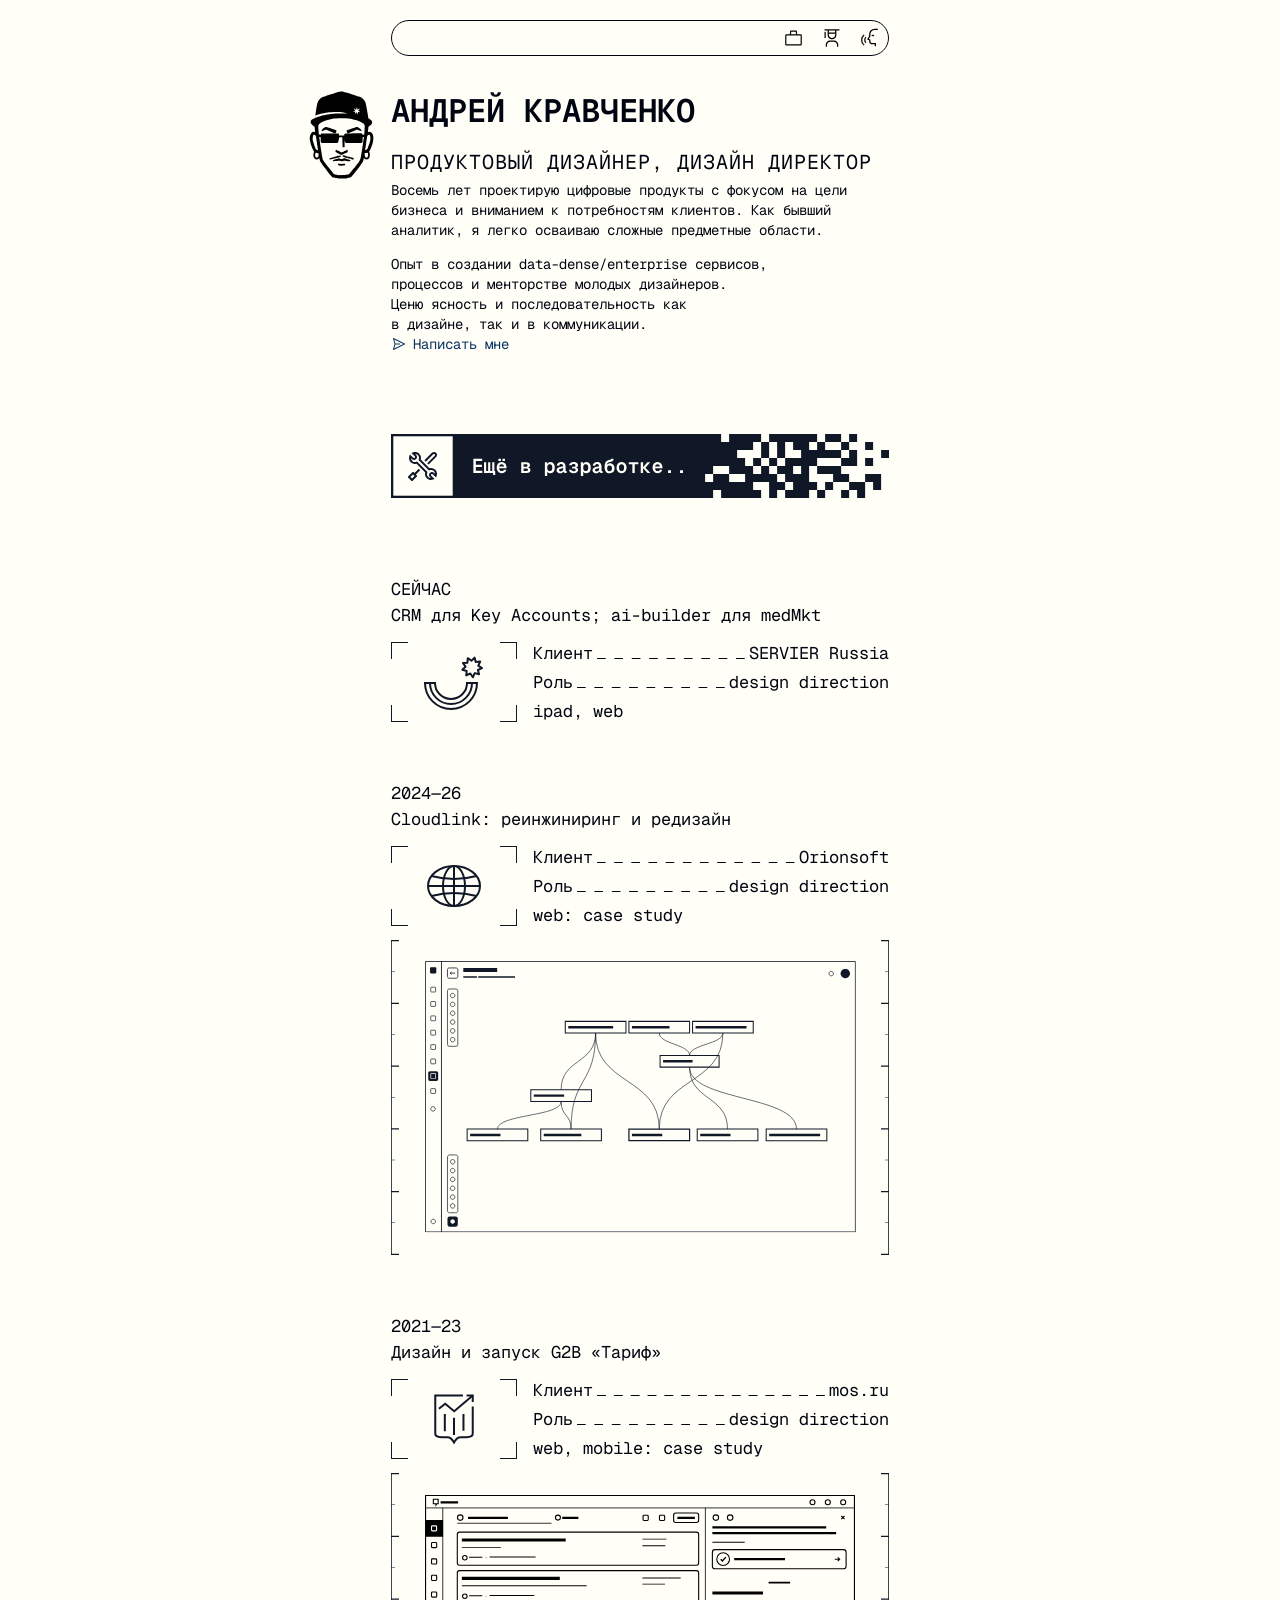
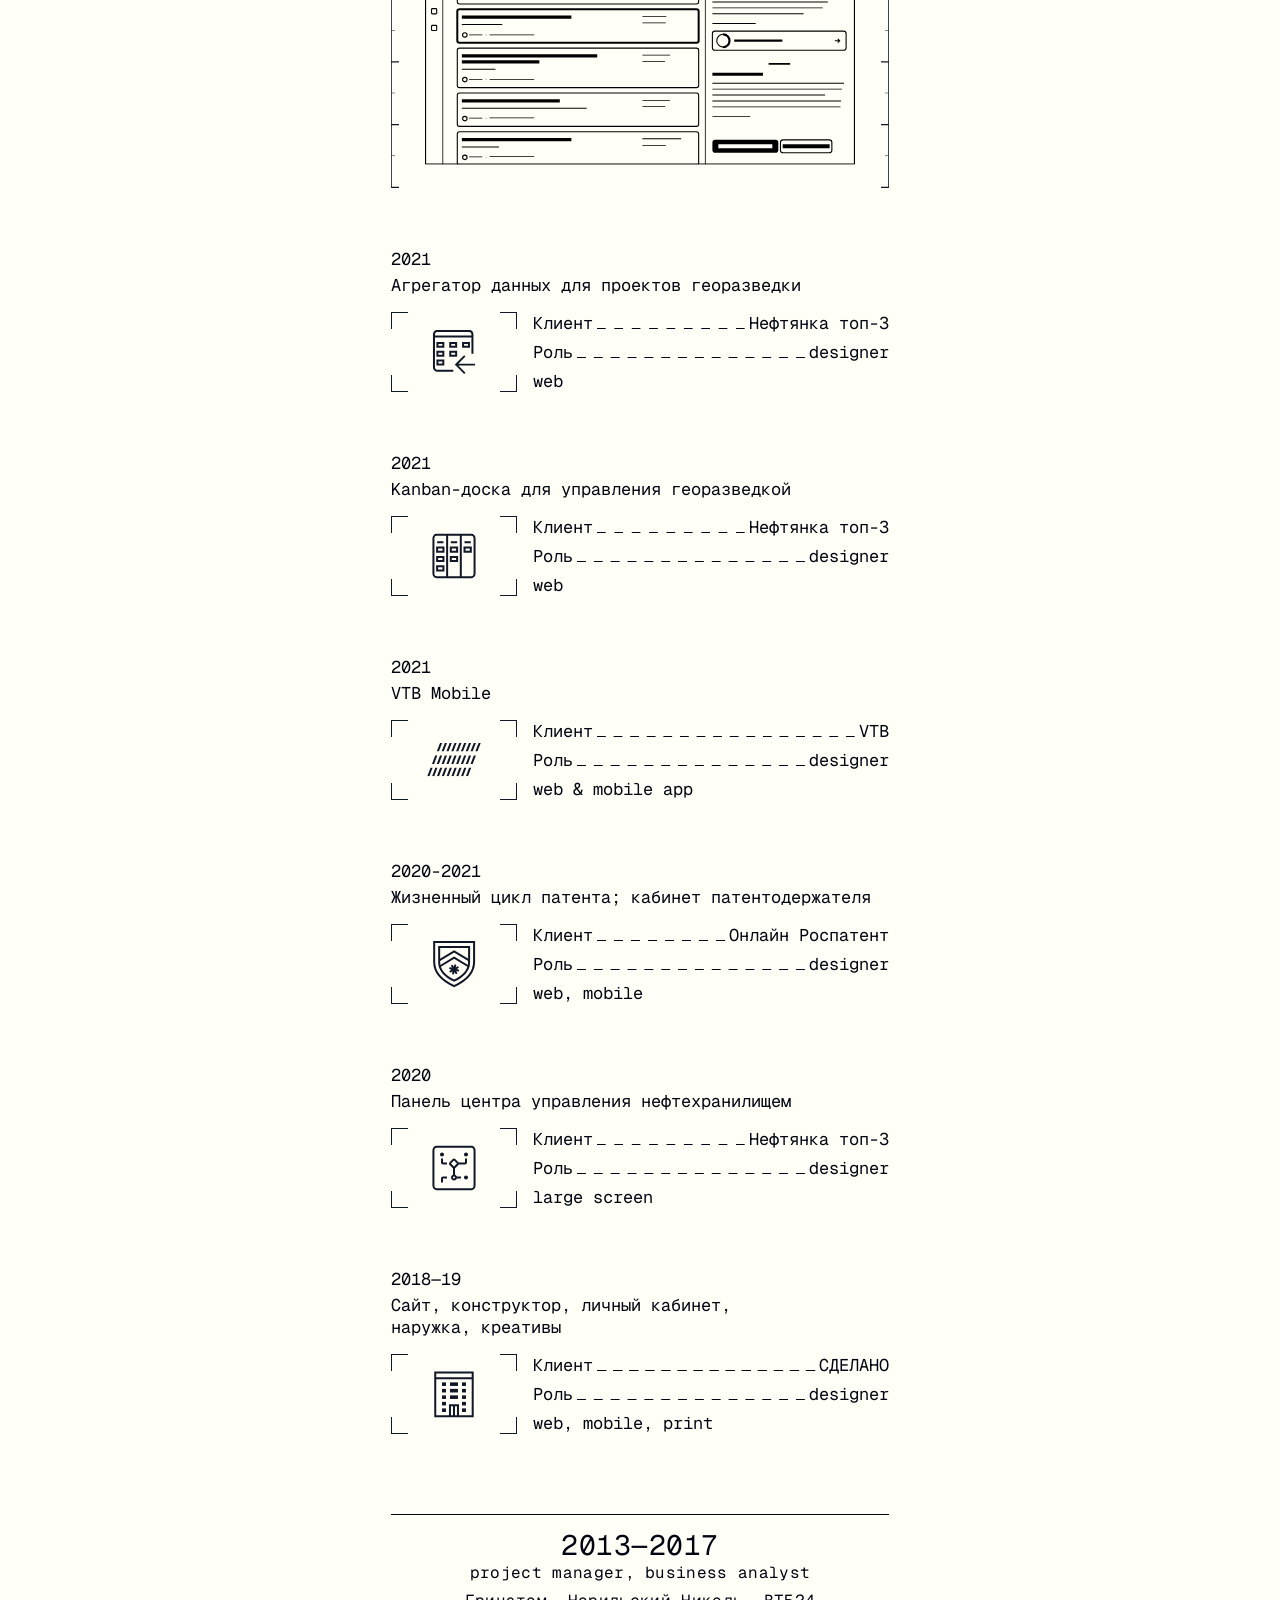
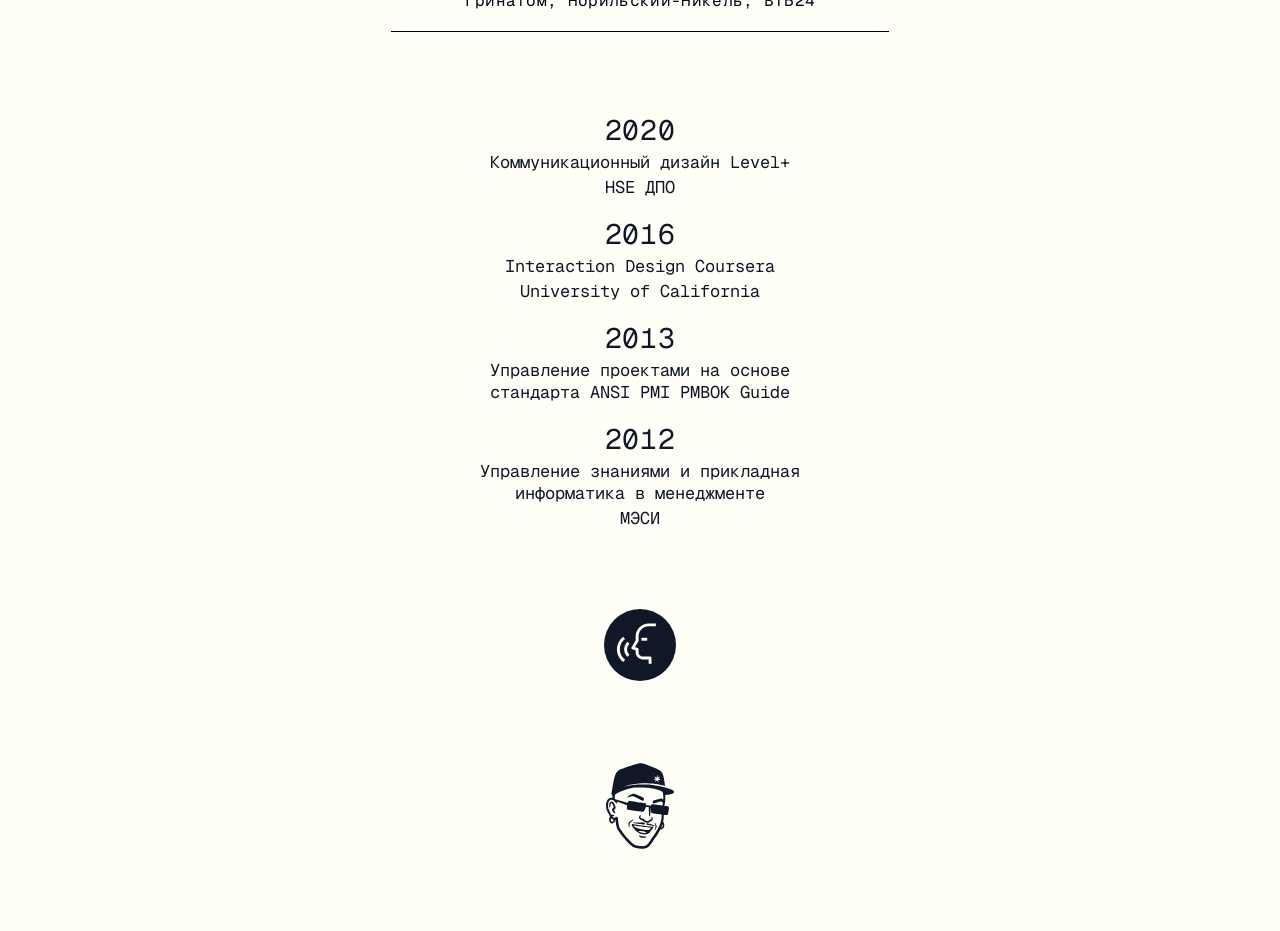
==== index.html @ 27f8b41b "Add files via upload" ====
<!DOCTYPE html>
<html lang="ru">
<head>
<meta charset="utf-8">
<meta name="viewport" content="width=device-width, initial-scale=1, viewport-fit=cover">
<title>Андрей Кравченко — портфолио</title>
<style>
@font-face{font-family:'Medeo Mono';src:url([data-uri]) format('woff2');font-weight:100 900;font-style:normal;font-display:swap}
:root{
  --bg:#fffef7; --ink:#000511; --link:#0b3463; --ph:rgba(0,5,17,.35);
  --mono:'Medeo Mono',ui-monospace,Menlo,monospace;
  color-scheme:light; box-sizing:border-box; padding-top:env(safe-area-inset-top,0px); padding-bottom:env(safe-area-inset-bottom,0px);
}
html{scroll-padding-top:env(safe-area-inset-top,0px)}
*,*::before,*::after{box-sizing:border-box}
body{margin:0;background:var(--bg);color:var(--ink);font-family:var(--mono);font-weight:400;font-size:14px;line-height:20px}
body::before{content:"";position:fixed;inset:0 0 auto;height:env(safe-area-inset-top,0px);background:var(--bg);z-index:10}
p{margin:0;text-wrap:pretty}
/* --col (ширина колонки контента главной) задана в mobile.css: переменная нужна и страницам кейсов, чтобы пилюля плавно меняла геометрию при переходе */
.page{width:var(--col);margin:0 auto;padding:82px 0 80px;display:flex;flex-direction:column;gap:80px;position:relative;container:page / inline-size}

/* nav pill */
.pill,.pill-slot{position:fixed;top:calc(20px + env(safe-area-inset-top,0px));left:50%;width:var(--col);transform:translate(-50%,0)}
body[data-pill="sub"] .pill,body[data-pill="sub"] .pill-slot{width:min(628px,100% - 32px)}
.pill{z-index:11;display:block;background:var(--bg);border:1px solid var(--ink);border-radius:999px;padding:1.84px;
  transition:opacity .4s ease,width .2s ease}
.pill-slot{height:36.35px;visibility:hidden;pointer-events:none}
.pill.away:not(:focus-within){opacity:0;pointer-events:none;transition:opacity .08s linear,width .2s ease}
.v{display:flex;align-items:center;justify-content:flex-end;gap:8px}
.v-sub{display:none;justify-content:space-between;gap:0}
body[data-pill="sub"] .v-main{display:none}
body[data-pill="sub"] .v-sub{display:flex}
.pb{width:30.67px;height:30.67px;border-radius:50%;display:grid;place-items:center;flex:none;transition:background-color .15s ease}
.pb img{width:19.63px;height:19.63px;display:block;transition:filter .15s ease}
.pb:hover,.pb:focus-visible{background:var(--ink)}
.pb:hover img,.pb:focus-visible img{filter:invert(1)}
.pb:focus-visible{outline:2px solid var(--link);outline-offset:2px}
.pb.contact img{transform:translate(-1.24px,-.61px)}
.back-grp{display:flex;align-items:center;gap:2px}
.mini{display:block;width:20.92px;height:27.67px}
.mini img{display:block;width:100%;height:100%;object-fit:cover}
@media (prefers-reduced-motion:reduce){.pill,.pb,.pb img{transition:none}}
.write:focus-visible{outline:2px solid var(--link);outline-offset:2px}

/* intro */
.intro{display:flex;flex-direction:column;gap:8px;position:relative}
.portrait{position:fixed;left:calc(50% - var(--col) / 2 - 89px);top:88.83px;width:80px;height:90px;overflow:hidden;pointer-events:none}
.portrait img{position:absolute;display:block;max-width:none;width:100%;height:100.6%;left:.63%;top:-.27%}


h1{font-size:min(32.25px, calc((100vw - 32px) / 10));line-height:40px;font-weight:600;text-transform:uppercase;margin:9px 0}   /* в одну строку высота та же 58 px (9+40+9), при переносе строки идут плотно; на узкой колонке шрифт чуть сжимается, чтобы имя не переносилось */
.role{font-size:20px;line-height:26px;letter-spacing:1px;text-transform:uppercase;margin:1px 0 -3px}   /* в одну строку высота та же 24 px, при переносе строки не слипаются */
.bio{margin-top:0}
.bio p+p{margin-top:13.7px}
.bio br.m{display:none}   /* переносы только для телефона; пробелы в тексте стоят всегда, поэтому слова не слипаются, когда перенос скрыт */
.write{display:inline-flex;align-items:center;gap:6px;height:20px;vertical-align:top;color:var(--link);text-decoration:none}
.write img{width:16px;height:16px;display:block;flex:none}
.write:hover{text-decoration:none}
@keyframes write-spin{to{transform:rotate(360deg)}}
@media (hover:hover){.write:hover img{animation:write-spin .75s ease-in-out}}   /* оборот на 360° вокруг центра, 750 ms, ease-in-out */
@media (prefers-reduced-motion:reduce){.write:hover img{animation:none}}

/* cv */
.cv{display:flex;flex-direction:column;gap:60px}
.unit{display:flex;flex-direction:column;gap:14px}
.card{display:flex;flex-direction:column;gap:16px}
.head{display:flex;flex-direction:column;gap:4px;font-size:17px;line-height:normal}
.head b{font-weight:400;text-transform:uppercase}
.row{display:flex;align-items:center;gap:16px}
.meta{flex:1 1 0;min-width:0;display:flex;flex-direction:column;gap:7px;font-size:17px;line-height:normal}
.kv{display:flex;align-items:baseline;gap:4px}
.kv::before{content:"";order:1;flex:1 1 0;min-width:8px;height:1px;margin-right:-7px;background:linear-gradient(90deg,var(--ink) 0 9px,transparent 9px) 0 0/16px 1px space no-repeat}
.kv span:first-child{order:0}.kv span:last-child{order:2;text-align:right}

.shot{height:calc(315px * var(--k,1));display:flex;align-items:center;justify-content:space-between;width:100%}   /* --k = ширина колонки / 498: рамка, линейки и схема уменьшаются синхронно */

.ruler{display:block;flex:none;width:calc(8px * var(--k,1));height:calc(315px * var(--k,1))}
.ruler.r{transform:scaleX(-1)}
.img{flex:none}
.img svg{display:block;width:100%;height:auto}

/* education */
.xp{display:flex;flex-direction:column;gap:20px}
.xp hr{border:0;border-top:1px solid var(--ink);margin:0;width:100%}
.xp div{display:flex;flex-direction:column;gap:8px;text-align:center;font-size:16px;letter-spacing:.32px}
.xp .yr{font-size:28px;letter-spacing:.56px;text-transform:uppercase;font-weight:400}
.xp b{font-weight:400}


/* баннер «Ещё в разработке…» (статичный) */
.uc img{display:block;width:100%;height:auto}

/* рамка логотипа: уголки, hover (Figma: While hovering → Change to hover, Smart animate, Ease in, 170ms) */
.lf{--frame:#101827;--t:.17s ease-in;position:relative;flex:none;width:126px;height:80px;display:grid;place-items:center}
.lf img{display:block;width:64px;height:64px}
.lf-c{position:absolute;width:17px;height:17px;border:0 solid var(--frame);
  transition:width var(--t),height var(--t),border-width var(--t),top var(--t),right var(--t),bottom var(--t),left var(--t)}
.lf-c.tl{top:0;left:0;border-top-width:1px;border-left-width:1px}
.lf-c.tr{top:0;right:0;border-top-width:1px;border-right-width:1px}
.lf-c.bl{bottom:0;left:0;border-bottom-width:1px;border-left-width:1px}
.lf-c.br{bottom:0;right:0;border-bottom-width:1px;border-right-width:1px}
@media (hover:hover){
  .case:hover .lf .lf-c{width:26px;height:26px}
  .case:hover .lf .tl{top:.64px;left:1px;border-top-width:2px;border-left-width:2px}
  .case:hover .lf .tr{top:.64px;right:1px;border-top-width:2px;border-right-width:2px}
  .case:hover .lf .bl{bottom:.64px;left:1px;border-bottom-width:2px;border-left-width:2px}
  .case:hover .lf .br{bottom:.64px;right:1px;border-bottom-width:2px;border-right-width:2px}
}
@media (prefers-reduced-motion:reduce){.lf-c{transition:none}}
.edu{display:flex;flex-direction:column;text-align:center;font-size:17px;line-height:22px;color:#101827}
.edu .blk{display:flex;flex-direction:column;align-items:center}
.edu .blk+.blk{margin-top:18px}
.edu .yr{font-size:28px;line-height:36px;font-weight:400;letter-spacing:.56px}
.edu .t{font-weight:400;margin-top:3px}
.edu .s{font-weight:400;margin-top:3px}
.cf-row{display:flex;flex-direction:column;align-items:center;gap:80px}
.cf{display:block;width:72px;height:72px;flex:none}
.cf[hidden]{display:none}   /* кнопка Instagram скрыта; чтобы вернуть, уберите атрибут hidden у ссылки */   /* по весу «чернил» близко к портрету 68×90 */
.cf svg{display:block;width:100%;height:100%}
.cf-portrait{display:block;width:68px;height:90px;flex:none}
.cf:focus-visible{outline:2px solid var(--link);outline-offset:4px;border-radius:50%}
</style>
<link rel="stylesheet" href="transition.css">
<link rel="stylesheet" href="cursors.css">
<link rel="stylesheet" href="mobile.css">
<script>(function(){var v="";try{v=sessionStorage.getItem("trFlag")||""}catch(e){}if(!v)v=window.name||"";var m=/^tr\|(\d+)\|(\d)/.exec(v);if(m&&Date.now()-m[1]<4000){var h=document.documentElement;h.classList.add("tr-enter");if(m[2]==="1")h.classList.add("tr-ph");setTimeout(function(){h.classList.remove("tr-enter","tr-ph")},3500)}})()</script>
</head>
<body data-pill="main" data-tr="home">
<div id="trCup" aria-hidden="true"><img alt="" src="cursors/src/wait.svg"></div>
<div class="pill-slot" id="pillSlot" aria-hidden="true"></div>
<nav class="pill" id="pill" aria-label="Разделы">
  <div class="v v-main">
    <a class="pb work" href="#work" data-pill-gap="32" aria-label="Работы"><img alt="" src="[data-uri]"></a>
    <a class="pb" href="#edu" aria-label="Образование"><img alt="" src="[data-uri]"></a>
    <a class="pb contact" href="https://t.me/floatingpatterns" target="_blank" rel="noopener" aria-label="Написать мне"><img alt="" src="[data-uri]"></a>
  </div>
  <div class="v v-sub">
    <div class="back-grp">
      <a class="pb" href="./" aria-label="Назад"><img alt="" src="[data-uri]"></a>
      <a class="mini" href="./" aria-label="На главную"><img alt="" data-head></a>
    </div>
    <a class="pb contact" href="https://t.me/floatingpatterns" target="_blank" rel="noopener" aria-label="Написать мне"><img alt="" src="[data-uri]"></a>
  </div>
</nav>

<div class="portrait" aria-hidden="true"><img alt="" data-head></div>

<main class="page">
  <header class="intro" id="contact">
    <h1>андрей кравченко</h1>
    <p class="role">Продуктовый дизайнер, дизайн директор</p>
    <div class="bio">
      <p>Восемь лет проектирую цифровые продукты с фокусом на цели бизнеса и вниманием к потребностям клиентов. Как бывший аналитик, я легко осваиваю сложные предметные области.</p>
      <p>Опыт в создании data-dense/<br class="m">enterprise сервисов,<br class="d"> процессов<br class="m"> и менторстве молодых дизайнеров.<br>Ценю ясность и последовательность<br class="m"> как<br class="d"> в дизайне, так и в коммуникации.<br><a class="write" href="https://t.me/floatingpatterns" target="_blank" rel="noopener"><img alt="" src="[data-uri]">Написать мне</a></p>
    </div>
  </header>

  <aside class="uc" aria-label="Страница в разработке"><img alt="Ещё в разработке…" src="[data-uri]"></aside>

  <section class="cv" id="work" aria-label="Опыт"></section>

  <section class="xp" aria-label="Предыдущий опыт">
    <hr>
    <div>
      <p class="yr">2013—2017</p>
      <p><b>project manager, business analyst</b></p>
      <p style="font-weight:400">Гринатом, Норильский-Никель, ВТБ24</p>
    </div>
    <hr>
  </section>

  <section class="edu" id="edu" aria-label="Образование">
    <div class="blk"><p class="yr">2020</p><p class="t">Коммуникационный дизайн Level+</p><p class="s">HSE ДПО</p></div>
    <div class="blk"><p class="yr">2016</p><p class="t">Interaction Design Coursera</p><p class="s">University of California</p></div>
    <div class="blk"><p class="yr">2013</p><p class="t">Управление проектами на основе<br>стандарта ANSI PMI PMBOK Guide</p></div>
    <div class="blk"><p class="yr">2012</p><p class="t">Управление знаниями и прикладная<br>информатика в менеджменте</p><p class="s">МЭСИ</p></div>
  </section>

  <section class="cf-row" aria-label="Контакты">
    <a class="cf" href="https://t.me/floatingpatterns" target="_blank" rel="noopener"><svg role="img" aria-label="Telegram" class="cf-profile" width="88" height="88" viewBox="0 0 88 88" fill="none" xmlns="http://www.w3.org/2000/svg">
<style>
.cf-profile .cf-w{transform-box:view-box;transform-origin:35px 49.28px}
.cf-profile:hover .cf-w1,:hover>.cf-profile .cf-w1{animation:cf-wave-in .5s cubic-bezier(.3,0,.2,1)}
.cf-profile:hover .cf-w2,:hover>.cf-profile .cf-w2{animation:cf-wave-out .5s cubic-bezier(.3,0,.2,1)}
@keyframes cf-wave-in{0%{transform:scale(1);opacity:1}40%{transform:scale(1.4);opacity:0}41%{transform:scale(.7);opacity:0}100%{transform:scale(1);opacity:1}}
@keyframes cf-wave-out{0%{transform:scale(1);opacity:1}34%{transform:scale(1.3);opacity:0}35%{transform:scale(.8);opacity:0}100%{transform:scale(1);opacity:1}}
@media (prefers-reduced-motion:reduce){.cf-profile .cf-w{animation:none!important}}
</style>
<rect width="88" height="88" rx="44" fill="#101827"/>
<path d="M58.0801 66.8801H54.5601V61.6001H47.5201C45.187 61.5975 42.9501 60.6696 41.3004 59.0198C39.6506 57.37 38.7227 55.1332 38.7201 52.8001V50.5485L34.6436 49.1898C34.3936 49.1064 34.1655 48.968 33.9761 48.7847C33.7868 48.6014 33.641 48.3779 33.5496 48.1308C33.4582 47.8836 33.4234 47.6191 33.4479 47.3567C33.4724 47.0943 33.5555 46.8407 33.6911 46.6148L38.7201 38.2324V33.4401C38.7248 29.2405 40.3951 25.2142 43.3647 22.2447C46.3342 19.2751 50.3605 17.6048 54.5601 17.6001H63.3601V21.1201H54.5601C51.2937 21.1237 48.1622 22.4229 45.8526 24.7326C43.5429 27.0422 42.2437 30.1737 42.2401 33.4401V38.7201C42.2401 39.0391 42.1533 39.352 41.9891 39.6254L37.838 46.5444L41.0366 47.6104C41.3871 47.7272 41.6919 47.9513 41.9079 48.251C42.1239 48.5507 42.2401 48.9107 42.2401 49.2801V52.8001C42.2416 54.2 42.7984 55.5421 43.7883 56.5319C44.7781 57.5218 46.1202 58.0786 47.5201 58.0801H56.3201C56.7869 58.0801 57.2345 58.2655 57.5646 58.5956C57.8947 58.9257 58.0801 59.3733 58.0801 59.8401V66.8801Z" fill="#FFFEF7"/>
<path d="M52.8 35.2002H45.76V38.7202H52.8V35.2002Z" fill="#FFFEF7"/>
<path class="cf-w cf-w1" d="M28.7453 58.4617C27.4538 57.306 26.4205 55.8908 25.7132 54.3086C25.0058 52.7264 24.6401 51.0128 24.6401 49.2797C24.6401 47.5465 25.0058 45.8329 25.7132 44.2507C26.4205 42.6685 27.4538 41.2533 28.7453 40.0977L31.0932 42.7201C30.1703 43.5455 29.432 44.5564 28.9265 45.6866C28.421 46.8169 28.1597 48.0411 28.1597 49.2793C28.1597 50.5175 28.421 51.7417 28.9265 52.872C29.432 54.0023 30.1703 55.0131 31.0932 55.8386L28.7453 58.4617Z" fill="#FFFEF7"/>
<path class="cf-w cf-w2" d="M23.5831 64.7695C21.179 62.9658 19.2279 60.6272 17.884 57.939C16.5402 55.2507 15.8406 52.2865 15.8406 49.281C15.8406 46.2755 16.5402 43.3113 17.884 40.6231C19.2279 37.9348 21.179 35.5962 23.5831 33.7925L25.6961 36.6081C23.7287 38.0837 22.1318 39.9971 21.0319 42.1968C19.9321 44.3965 19.3595 46.822 19.3595 49.2814C19.3595 51.7407 19.9321 54.1662 21.0319 56.3659C22.1318 58.5656 23.7287 60.479 25.6961 61.9546L23.5831 64.7695Z" fill="#FFFEF7"/>
</svg></a>
    <a class="cf" href="https://www.instagram.com/floatingpatterns/" target="_blank" rel="noopener" hidden><svg role="img" aria-label="Instagram" class="cf-aperture" width="88" height="88" viewBox="0 0 88 88" fill="none" xmlns="http://www.w3.org/2000/svg">
<style>
.cf-aperture .cf-g{transform-box:view-box;transform-origin:44px 44px}
.cf-aperture:hover .cf-g,:hover>.cf-aperture .cf-g{animation:cf-ap-rot .5s cubic-bezier(.3,0,.2,1)}
.cf-aperture:hover .cf-b,:hover>.cf-aperture .cf-b{animation:cf-ap-blade .5s cubic-bezier(.3,0,.2,1)}
@keyframes cf-ap-rot{0%{transform:rotate(0)}38%{transform:rotate(-24deg)}52%{transform:rotate(-24deg)}100%{transform:rotate(0)}}
@keyframes cf-ap-blade{0%{transform:translate(0,0)}38%{transform:translate(var(--x),var(--y))}52%{transform:translate(var(--x),var(--y))}100%{transform:translate(0,0)}}
@media (prefers-reduced-motion:reduce){.cf-aperture .cf-g,.cf-aperture .cf-b{animation:none!important}}
</style>
<defs><clipPath id="cf-ap-clip"><circle cx="44" cy="44" r="21.12"/></clipPath></defs>
<rect width="88" height="88" rx="44" fill="#101827"/>
<circle cx="44" cy="44" r="22.88" stroke="#FFFEF7" stroke-width="3.52"/>
<g clip-path="url(#cf-ap-clip)">
  <g class="cf-g" stroke="#FFFEF7" stroke-width="3.52" stroke-linecap="butt">
    <path class="cf-b" style="--x:-5px;--y:-2.87px" d="M52.8 49.71L52.8 9.71"/>
    <path class="cf-b" style="--x:-0.01px;--y:-5.78px" d="M44 54.84L78.57 34.7"/>
    <path class="cf-b" style="--x:5px;--y:-2.88px" d="M35.2 49.73L69.8 69.8"/>
    <path class="cf-b" style="--x:5px;--y:2.88px" d="M35.2 38.27L35.2 78.27"/>
    <path class="cf-b" style="--x:0.01px;--y:5.78px" d="M44 33.17L9.4 53.24"/>
    <path class="cf-b" style="--x:-5px;--y:2.89px" d="M52.8 38.25L18.16 18.25"/>
  </g>
</g>
</svg></a>
    <img class="cf-portrait" src="footer-portrait.svg" alt="" width="68" height="90">
  </section>
</main>

<script>
var items = [
  ['Сейчас','CRM для Key Accounts; ai\u2060-\u2060builder для medMkt','SERVIER Russia','design direction','ipad, web',false],
  ['2024—26','Cloudlink: реинжиниринг и редизайн','Orionsoft','design direction','web: case study',true],
  ['2021—23','Дизайн и запуск G2B «Тариф»','mos.ru','design direction','web, mobile: case study',true],
  ['2021','Агрегатор данных для проектов георазведки','Нефтянка топ-3','designer','web',false],
  ['2021','Kanban-доска для управления георазведкой','Нефтянка топ-3','designer','web',false],
  ['2021','VTB Mobile','VTB','designer','web & mobile app',false],
  ['2020-2021','Жизненный цикл патента; кабинет патентодержателя','Онлайн Роспатент','designer','web, mobile',false],
  ['2020','Панель центра управления нефтехранилищем','Нефтянка топ-3','designer','large screen',false],
  ['2018—19','Сайт, конструктор, личный кабинет, наружка, креативы','СДЕЛАНО','designer','web, mobile, print',false]
];
var root = document.getElementById('work');
items.forEach(function (it) {
  var u = document.createElement('div');
  u.className = items.indexOf(it) === 0 || !it[5] ? 'card' : 'unit';
  var card = '<div class="card"><div class="head"><b></b><p></p></div><div class="row"><div class="lf"><span class="lf-c tl"></span><span class="lf-c tr"></span><span class="lf-c bl"></span><span class="lf-c br"></span><img alt="" data-logo width="64" height="64"></div><div class="meta">' +
    '<div class="kv"><span>Клиент</span><span class="c"></span></div>' +
    '<div class="kv"><span>Роль</span><span class="r"></span></div>' +
    '<div class="p"></div></div></div></div>';
  var shot = '<div class="shot"><img class="ruler l" alt="" data-ruler width="8" height="315"><div class="img"></div><img class="ruler r" alt="" data-ruler width="8" height="315"></div>';
  u.innerHTML = it[5] ? card + shot : card;
  if (it[5]) { u.className = 'unit'; }
  u.classList.add('case');
  u.querySelector('b').textContent = it[0];
  u.querySelector('.head p').textContent = it[1];
  u.querySelector('.c').textContent = it[2];
  u.querySelector('.r').textContent = it[3];
  u.querySelector('.p').textContent = it[4];
  var href = { 1: 'cloudlink/', 2: 'tarif/' }[items.indexOf(it)];
  if (href) {
    var a = document.createElement('a');
    a.href = href; a.style.cssText = 'display:block;color:inherit;text-decoration:none';
    a.setAttribute('aria-label', it[1]);
    a.appendChild(u); root.appendChild(a);
  } else { root.appendChild(u); }
});

/* Неразрывный пробел после коротких предлогов и союзов */
(function () {
  var re = /(^|[^А-Яа-яЁё\w])(в|во|к|ко|с|со|у|о|об|и|а|но|на|по|за|из|от|до|не|ни|же|бы|ли|да|для|при|про|над|под|без|как|что)\s+/gi;
  var w = document.createTreeWalker(document.body, NodeFilter.SHOW_TEXT), n, list = [];
  while ((n = w.nextNode())) { if (n.parentNode.nodeName !== 'SCRIPT') list.push(n); }
  list.forEach(function (t) {
    var s = t.nodeValue, prev;
    do { prev = s; s = s.replace(re, '$1$2\u00A0'); } while (s !== prev);
    t.nodeValue = s;
  });
})();

var HEAD = "[data-uri]";
document.querySelectorAll('img[data-head]').forEach(function (i) { i.src = HEAD; });

/* Пилюля: прячется при скролле, возвращается по наведению на своё место и наверху страницы */
(function () {
  var pill = document.getElementById('pill'), slot = document.getElementById('pillSlot');
  var hover = false, up = false, lastY = window.scrollY, keep = false, armed = false;
  var scrollDir = window.matchMedia('(hover: none), (max-width: 552px)');   // телефонная раскладка: вниз — прячем, вверх — показываем
  var dir = 0, anchor = window.scrollY;
  function apply() { pill.classList.toggle('away', !(window.scrollY <= 2 || hover || up || keep)); }
  /* после возврата с кейса пилюля остаётся видимой, пока человек не начнёт скроллить или не зайдёт курсором в её зону и не уйдёт */
  window.__pillKeep = function () { keep = true; armed = false; apply(); };
  window.addEventListener('scroll', function () {
    var y = window.scrollY;
    if (y !== lastY) { hover = false; keep = false; }
    if (scrollDir.matches) {                       // считаем пройденный путь от точки разворота, а не шаг между кадрами скролла
      if (y > lastY) { if (dir <= 0) { dir = 1; anchor = lastY; } if (y - anchor > 6) up = false; }
      else if (y < lastY) { if (dir >= 0) { dir = -1; anchor = lastY; } if (anchor - y > 14) up = true; }
    }
    lastY = y; apply();
  }, { passive: true });
  window.addEventListener('pointermove', function (e) {
    if (e.pointerType === 'touch') return;
    var r = slot.getBoundingClientRect(), pad = 10;
    hover = e.clientX >= r.left - pad && e.clientX <= r.right + pad && e.clientY >= 0 && e.clientY <= r.bottom + pad;
    if (hover) armed = true; else if (armed) keep = false;
    apply();
  }, { passive: true });
  document.documentElement.addEventListener('mouseleave', function () { hover = false; apply(); });
  apply();
})();

/* Плавный скролл: клики по якорям (ease-in-out) и ручной скролл колесом/трекпадом (инерционное сглаживание) */
(function () {
  var reduce = window.matchMedia('(prefers-reduced-motion: reduce)');
  var doc = document.documentElement;
  var raf = 0, target = 0, cur = 0, last = 0, anim = null;
  function max() { return Math.max(0, doc.scrollHeight - window.innerHeight); }
  function clamp(v) { return Math.max(0, Math.min(max(), v)); }
  function ease(t) { return t < .5 ? 4 * t * t * t : 1 - Math.pow(-2 * t + 2, 3) / 2; }
  function loop(t) {
    var dt = Math.min(50, t - last) || 16; last = t;
    if (anim) {
      var p = Math.min(1, (t - anim.t0) / anim.dur);
      cur = target = anim.from + (anim.to - anim.from) * ease(p);
      window.scrollTo(0, cur);
      if (p < 1) { raf = requestAnimationFrame(loop); } else { raf = 0; anim = null; }
      return;
    }
    cur += (target - cur) * (1 - Math.exp(-dt / 90));
    if (Math.abs(target - cur) < .5) { cur = target; window.scrollTo(0, cur); raf = 0; return; }
    window.scrollTo(0, cur);
    raf = requestAnimationFrame(loop);
  }
  function run() { if (!raf) { last = performance.now(); raf = requestAnimationFrame(loop); } }

  window.addEventListener('scroll', function () {
    if (!raf) cur = target = window.scrollY;
  }, { passive: true });

  window.addEventListener('wheel', function (e) {
    if (e.ctrlKey || reduce.matches || Math.abs(e.deltaX) > Math.abs(e.deltaY)) return;
    e.preventDefault();
    var d = e.deltaY * (e.deltaMode === 1 ? 16 : e.deltaMode === 2 ? window.innerHeight : 1);
    if (anim) { anim = null; target = cur; }
    if (!raf) cur = target = window.scrollY;
    target = clamp(target + d);
    run();
  }, { passive: false });

  document.addEventListener('click', function (e) {
    var a = e.target.closest('a[href^="#"]');
    if (!a || a.getAttribute('href') === '#') return;
    var id = decodeURIComponent(a.getAttribute('href').slice(1)), el = document.getElementById(id);
    if (!el) return;
    e.preventDefault();
    var pad = parseFloat(getComputedStyle(doc).scrollPaddingTop) || 0;
    var gap = a.getAttribute('data-pill-gap');            // ссылка просит: низ пилюли + gap px выше первого кейса
    if (gap !== null) {
      var slot = document.getElementById('pillSlot');
      el = el.querySelector('.case') || el;
      pad = slot.getBoundingClientRect().bottom + parseFloat(gap);
    }
    var to = clamp(el.getBoundingClientRect().top + window.scrollY - pad);
    var from = window.scrollY, dist = to - from;
    try { history.replaceState(null, '', '#' + id); } catch (err) {}
    if (reduce.matches || Math.abs(dist) < 2) { window.scrollTo(0, to); return; }
    anim = { from: from, to: to, t0: performance.now(), dur: Math.min(1200, 500 + Math.abs(dist) * .3) };
    cur = target = from;
    run();
  });
})();




/* иконки кейсов: по порядку карточек */
(function () {
  var ICONS = ["[data-uri]", "[data-uri]", "[data-uri]", "[data-uri]", "[data-uri]", "[data-uri]", "[data-uri]", "[data-uri]", "[data-uri]"];
  document.querySelectorAll('img[data-logo]').forEach(function (img, i) { if (ICONS[i]) img.src = ICONS[i]; });
})();

/* Анимированные экраны: играют, пока курсор над кейсом; после ухода доигрывают цикл и замирают */
(function () {
  var SHOWS = [{ w: 431, svg: "<svg width=\"431\" height=\"272\" viewBox=\"0 0 431 272\" fill=\"none\" xmlns=\"http://www.w3.org/2000/svg\">\n<g clip-path=\"url(#clip0_3497_1499)\">\n<path d=\"M170.603 71.982C170.603 103.162 136.124 97.49 136.124 128.67\" stroke-width=\"0.613506\" stroke=\"#101827\">\n<animate attributeName=\"d\" values=\"M170.603 71.982C170.603 103.162 136.124 97.49 136.124 128.67;M170.603 71.982C170.603 103.162 136.124 97.49 136.124 128.67;M170.603 71.982C170.603 103.162 136.124 97.49 136.124 128.67;M170.603 71.982C170.603 103.162 136.124 97.49 136.124 128.67;M170.603 71.982C170.603 86.661 96.124 83.991 96.124 98.67;M170.603 71.982C170.603 86.661 96.124 83.991 96.124 98.67;M170.603 71.982C170.603 86.661 96.124 83.991 96.124 98.67;M170.603 71.982C170.603 86.661 96.124 83.991 96.124 98.67;M170.603 71.982C170.603 86.661 96.124 83.991 96.124 98.67;M170.603 71.982C170.603 86.661 96.124 83.991 96.124 98.67;M170.603 71.982C170.603 103.162 136.124 97.49 136.124 128.67;M170.603 71.982C170.603 103.162 136.124 97.49 136.124 128.67;M170.603 71.982C170.603 103.162 136.124 97.49 136.124 128.67;M170.603 71.982C170.603 103.162 136.124 97.49 136.124 128.67\" dur=\"5.0s\" repeatCount=\"indefinite\" calcMode=\"spline\" keyTimes=\"0.00000;0.05000;0.16000;0.17600;0.28600;0.30200;0.41200;0.50000;0.61000;0.62600;0.73600;0.75200;0.86200;1.00000\" keySplines=\"0 0 1 1;0.45 0 0.2 1;0 0 1 1;0.45 0 0.2 1;0 0 1 1;0.45 0 0.2 1;0 0 1 1;0.45 0 0.2 1;0 0 1 1;0.45 0 0.2 1;0 0 1 1;0.45 0 0.2 1;0 0 1 1\"/>\n</path>\n<path d=\"M170.603 71.982C170.603 124.853 234.258 115.241 234.258 168.112\" stroke-width=\"0.613506\" stroke=\"#101827\"/>\n<path d=\"M170.603 71.982C170.603 124.853 146.063 115.241 146.063 168.112\" stroke-width=\"0.613506\" stroke=\"#101827\"/>\n<path d=\"M297.899 71.982C297.899 83.243 264.592 83.257 264.592 94.518\" stroke-width=\"0.613506\" stroke=\"#101827\">\n<animate attributeName=\"d\" values=\"M297.899 71.982C297.899 83.243 264.592 83.257 264.592 94.518;M297.899 71.982C297.899 83.243 264.592 83.257 264.592 94.518;M347.899 53.982C347.899 74.238 264.592 74.263 264.592 94.518;M347.899 53.982C347.899 74.238 264.592 74.263 264.592 94.518;M347.899 53.982C347.899 74.238 264.592 74.263 264.592 94.518;M347.899 53.982C347.899 74.238 264.592 74.263 264.592 94.518;M347.899 53.982C347.899 74.238 264.592 74.263 264.592 94.518;M347.899 53.982C347.899 74.238 264.592 74.263 264.592 94.518;M347.899 53.982C347.899 74.238 264.592 74.263 264.592 94.518;M347.899 53.982C347.899 74.238 264.592 74.263 264.592 94.518;M347.899 53.982C347.899 74.238 264.592 74.263 264.592 94.518;M347.899 53.982C347.899 74.238 264.592 74.263 264.592 94.518;M297.899 71.982C297.899 83.243 264.592 83.257 264.592 94.518;M297.899 71.982C297.899 83.243 264.592 83.257 264.592 94.518\" dur=\"5.0s\" repeatCount=\"indefinite\" calcMode=\"spline\" keyTimes=\"0.00000;0.05000;0.16000;0.17600;0.28600;0.30200;0.41200;0.50000;0.61000;0.62600;0.73600;0.75200;0.86200;1.00000\" keySplines=\"0 0 1 1;0.45 0 0.2 1;0 0 1 1;0.45 0 0.2 1;0 0 1 1;0.45 0 0.2 1;0 0 1 1;0.45 0 0.2 1;0 0 1 1;0.45 0 0.2 1;0 0 1 1;0.45 0 0.2 1;0 0 1 1\"/>\n</path>\n<path d=\"M297.899 71.982C297.899 124.853 234.258 115.241 234.258 168.112\" stroke-width=\"0.613506\" stroke=\"#101827\">\n<animate attributeName=\"d\" values=\"M297.899 71.982C297.899 124.853 234.258 115.241 234.258 168.112;M297.899 71.982C297.899 124.853 234.258 115.241 234.258 168.112;M347.899 53.982C347.899 116.753 234.258 105.341 234.258 168.112;M347.899 53.982C347.899 116.753 234.258 105.341 234.258 168.112;M347.899 53.982C347.899 116.753 234.258 105.341 234.258 168.112;M347.899 53.982C347.899 116.753 234.258 105.341 234.258 168.112;M347.899 53.982C347.899 116.753 234.258 105.341 234.258 168.112;M347.899 53.982C347.899 116.753 234.258 105.341 234.258 168.112;M347.899 53.982C347.899 116.753 234.258 105.341 234.258 168.112;M347.899 53.982C347.899 116.753 234.258 105.341 234.258 168.112;M347.899 53.982C347.899 116.753 234.258 105.341 234.258 168.112;M347.899 53.982C347.899 116.753 234.258 105.341 234.258 168.112;M297.899 71.982C297.899 124.853 234.258 115.241 234.258 168.112;M297.899 71.982C297.899 124.853 234.258 115.241 234.258 168.112\" dur=\"5.0s\" repeatCount=\"indefinite\" calcMode=\"spline\" keyTimes=\"0.00000;0.05000;0.16000;0.17600;0.28600;0.30200;0.41200;0.50000;0.61000;0.62600;0.73600;0.75200;0.86200;1.00000\" keySplines=\"0 0 1 1;0.45 0 0.2 1;0 0 1 1;0.45 0 0.2 1;0 0 1 1;0.45 0 0.2 1;0 0 1 1;0.45 0 0.2 1;0 0 1 1;0.45 0 0.2 1;0 0 1 1;0.45 0 0.2 1;0 0 1 1\"/>\n</path>\n<path d=\"M234.258 71.982C234.258 83.243 264.592 83.257 264.592 94.518\" stroke-width=\"0.613506\" stroke=\"#101827\"/>\n<path d=\"M264.592 106.12C264.592 140.218 371.506 134.014 371.506 168.112\" stroke-width=\"0.613506\" stroke=\"#101827\">\n<animate attributeName=\"d\" values=\"M264.592 106.12C264.592 140.218 371.506 134.014 371.506 168.112;M264.592 106.12C264.592 140.218 371.506 134.014 371.506 168.112;M264.592 106.12C264.592 140.218 371.506 134.014 371.506 168.112;M264.592 106.12C264.592 140.218 371.506 134.014 371.506 168.112;M264.592 106.12C264.592 140.218 371.506 134.014 371.506 168.112;M264.592 106.12C264.592 140.218 371.506 134.014 371.506 168.112;M264.592 106.12C264.592 166.62 346.506 155.612 346.506 216.112;M264.592 106.12C264.592 166.62 346.506 155.612 346.506 216.112;M264.592 106.12C264.592 140.218 371.506 134.014 371.506 168.112;M264.592 106.12C264.592 140.218 371.506 134.014 371.506 168.112;M264.592 106.12C264.592 140.218 371.506 134.014 371.506 168.112;M264.592 106.12C264.592 140.218 371.506 134.014 371.506 168.112;M264.592 106.12C264.592 140.218 371.506 134.014 371.506 168.112;M264.592 106.12C264.592 140.218 371.506 134.014 371.506 168.112\" dur=\"5.0s\" repeatCount=\"indefinite\" calcMode=\"spline\" keyTimes=\"0.00000;0.05000;0.16000;0.17600;0.28600;0.30200;0.41200;0.50000;0.61000;0.62600;0.73600;0.75200;0.86200;1.00000\" keySplines=\"0 0 1 1;0.45 0 0.2 1;0 0 1 1;0.45 0 0.2 1;0 0 1 1;0.45 0 0.2 1;0 0 1 1;0.45 0 0.2 1;0 0 1 1;0.45 0 0.2 1;0 0 1 1;0.45 0 0.2 1;0 0 1 1\"/>\n</path>\n<path d=\"M264.592 106.12C264.592 140.218 302.548 134.014 302.548 168.112\" stroke-width=\"0.613506\" stroke=\"#101827\"/>\n<path d=\"M136.124 140.599C136.124 155.733 72.47 152.978 72.47 168.112\" stroke-width=\"0.613506\" stroke=\"#101827\">\n<animate attributeName=\"d\" values=\"M136.124 140.599C136.124 155.733 72.47 152.978 72.47 168.112;M136.124 140.599C136.124 155.733 72.47 152.978 72.47 168.112;M136.124 140.599C136.124 155.733 72.47 152.978 72.47 168.112;M136.124 140.599C136.124 155.733 72.47 152.978 72.47 168.112;M96.124 110.599C96.124 142.235 72.47 136.476 72.47 168.112;M96.124 110.599C96.124 142.235 72.47 136.476 72.47 168.112;M96.124 110.599C96.124 142.235 72.47 136.476 72.47 168.112;M96.124 110.599C96.124 142.235 72.47 136.476 72.47 168.112;M96.124 110.599C96.124 142.235 72.47 136.476 72.47 168.112;M96.124 110.599C96.124 142.235 72.47 136.476 72.47 168.112;M136.124 140.599C136.124 155.733 72.47 152.978 72.47 168.112;M136.124 140.599C136.124 155.733 72.47 152.978 72.47 168.112;M136.124 140.599C136.124 155.733 72.47 152.978 72.47 168.112;M136.124 140.599C136.124 155.733 72.47 152.978 72.47 168.112\" dur=\"5.0s\" repeatCount=\"indefinite\" calcMode=\"spline\" keyTimes=\"0.00000;0.05000;0.16000;0.17600;0.28600;0.30200;0.41200;0.50000;0.61000;0.62600;0.73600;0.75200;0.86200;1.00000\" keySplines=\"0 0 1 1;0.45 0 0.2 1;0 0 1 1;0.45 0 0.2 1;0 0 1 1;0.45 0 0.2 1;0 0 1 1;0.45 0 0.2 1;0 0 1 1;0.45 0 0.2 1;0 0 1 1;0.45 0 0.2 1;0 0 1 1\"/>\n</path>\n<path d=\"M136.124 140.599C136.124 155.733 146.063 152.978 146.063 168.112\" stroke-width=\"0.613506\" stroke=\"#101827\">\n<animate attributeName=\"d\" values=\"M136.124 140.599C136.124 155.733 146.063 152.978 146.063 168.112;M136.124 140.599C136.124 155.733 146.063 152.978 146.063 168.112;M136.124 140.599C136.124 155.733 146.063 152.978 146.063 168.112;M136.124 140.599C136.124 155.733 146.063 152.978 146.063 168.112;M96.124 110.599C96.124 142.235 146.063 136.476 146.063 168.112;M96.124 110.599C96.124 142.235 146.063 136.476 146.063 168.112;M96.124 110.599C96.124 142.235 146.063 136.476 146.063 168.112;M96.124 110.599C96.124 142.235 146.063 136.476 146.063 168.112;M96.124 110.599C96.124 142.235 146.063 136.476 146.063 168.112;M96.124 110.599C96.124 142.235 146.063 136.476 146.063 168.112;M136.124 140.599C136.124 155.733 146.063 152.978 146.063 168.112;M136.124 140.599C136.124 155.733 146.063 152.978 146.063 168.112;M136.124 140.599C136.124 155.733 146.063 152.978 146.063 168.112;M136.124 140.599C136.124 155.733 146.063 152.978 146.063 168.112\" dur=\"5.0s\" repeatCount=\"indefinite\" calcMode=\"spline\" keyTimes=\"0.00000;0.05000;0.16000;0.17600;0.28600;0.30200;0.41200;0.50000;0.61000;0.62600;0.73600;0.75200;0.86200;1.00000\" keySplines=\"0 0 1 1;0.45 0 0.2 1;0 0 1 1;0.45 0 0.2 1;0 0 1 1;0.45 0 0.2 1;0 0 1 1;0.45 0 0.2 1;0 0 1 1;0.45 0 0.2 1;0 0 1 1;0.45 0 0.2 1;0 0 1 1\"/>\n</path>\n<path d=\"M140.269 60.3801H200.938V71.9822H140.269V60.3801Z\" stroke-width=\"1.02251\" stroke=\"#101827\"/>\n<path d=\"M188.163 64.9475H143.268V67.4015H188.163V64.9475Z\" fill=\"#101827\"/>\n<path d=\"M203.923 60.3801H264.592V71.9822H203.923V60.3801Z\" stroke-width=\"1.02251\" stroke=\"#101827\"/>\n<path d=\"M244.537 64.9475H206.923V67.4015H244.537V64.9475Z\" fill=\"#101827\"/>\n<g id=\"node-C\">\n<path d=\"M267.564 60.3801H328.233V71.9822H267.564V60.3801Z\" stroke-width=\"1.02251\" stroke=\"#101827\"/>\n<path d=\"M321.526 64.9475H270.564V67.4015H321.526V64.9475Z\" fill=\"#101827\"/>\n<animateTransform attributeName=\"transform\" type=\"translate\" values=\"0 0;0 0;50 -18;50 -18;50 -18;50 -18;50 -18;50 -18;50 -18;50 -18;50 -18;50 -18;0 0;0 0\" dur=\"5.0s\" repeatCount=\"indefinite\" calcMode=\"spline\" keyTimes=\"0.00000;0.05000;0.16000;0.17600;0.28600;0.30200;0.41200;0.50000;0.61000;0.62600;0.73600;0.75200;0.86200;1.00000\" keySplines=\"0 0 1 1;0.45 0 0.2 1;0 0 1 1;0.45 0 0.2 1;0 0 1 1;0.45 0 0.2 1;0 0 1 1;0.45 0 0.2 1;0 0 1 1;0.45 0 0.2 1;0 0 1 1;0.45 0 0.2 1;0 0 1 1\"/>\n</g>\n<path d=\"M235.076 94.5183H294.082V106.12H235.076V94.5183Z\" stroke-width=\"1.02251\" stroke=\"#101827\"/>\n<path d=\"M267.578 99.0994H238.075V101.553H267.578V99.0994Z\" fill=\"#101827\"/>\n<g id=\"node-E\">\n<path d=\"M105.79 128.67H166.459V140.6H105.79V128.67Z\" stroke-width=\"1.02251\" stroke=\"#101827\"/>\n<path d=\"M139.123 133.401H108.789V135.855H139.123V133.401Z\" fill=\"#101827\"/>\n<animateTransform attributeName=\"transform\" type=\"translate\" values=\"0 0;0 0;0 0;0 0;-40 -30;-40 -30;-40 -30;-40 -30;-40 -30;-40 -30;0 0;0 0;0 0;0 0\" dur=\"5.0s\" repeatCount=\"indefinite\" calcMode=\"spline\" keyTimes=\"0.00000;0.05000;0.16000;0.17600;0.28600;0.30200;0.41200;0.50000;0.61000;0.62600;0.73600;0.75200;0.86200;1.00000\" keySplines=\"0 0 1 1;0.45 0 0.2 1;0 0 1 1;0.45 0 0.2 1;0 0 1 1;0.45 0 0.2 1;0 0 1 1;0.45 0 0.2 1;0 0 1 1;0.45 0 0.2 1;0 0 1 1;0.45 0 0.2 1;0 0 1 1\"/>\n</g>\n<path d=\"M42.1353 168.112H102.804V179.714H42.1353V168.112Z\" stroke-width=\"1.02251\" stroke=\"#101827\"/>\n<path d=\"M75.469 172.693H45.1345V175.147H75.469V172.693Z\" fill=\"#101827\"/>\n<path d=\"M115.729 168.112H176.397V179.714H115.729V168.112Z\" stroke-width=\"1.02251\" stroke=\"#101827\"/>\n<path d=\"M156.343 172.693H118.728V175.147H156.343V172.693Z\" fill=\"#101827\"/>\n<path d=\"M203.923 168.112H264.592V179.714H203.923V168.112Z\" stroke-width=\"1.22701\" stroke=\"#101827\"/>\n<path d=\"M237.257 172.693H206.923V175.147H237.257V172.693Z\" fill=\"#101827\"/>\n<path d=\"M272.214 168.112H332.883V179.714H272.214V168.112Z\" stroke-width=\"1.02251\" stroke=\"#101827\"/>\n<path d=\"M305.547 172.693H275.213V175.147H305.547V172.693Z\" fill=\"#101827\"/>\n<g id=\"node-J\">\n<path d=\"M341.171 168.112H401.84V179.714H341.171V168.112Z\" stroke-width=\"1.02251\" stroke=\"#101827\"/>\n<path d=\"M395.133 172.693H344.171V175.147H395.133V172.693Z\" fill=\"#101827\"/>\n<animateTransform attributeName=\"transform\" type=\"translate\" values=\"0 0;0 0;0 0;0 0;0 0;0 0;-25 48;-25 48;0 0;0 0;0 0;0 0;0 0;0 0\" dur=\"5.0s\" repeatCount=\"indefinite\" calcMode=\"spline\" keyTimes=\"0.00000;0.05000;0.16000;0.17600;0.28600;0.30200;0.41200;0.50000;0.61000;0.62600;0.73600;0.75200;0.86200;1.00000\" keySplines=\"0 0 1 1;0.45 0 0.2 1;0 0 1 1;0.45 0 0.2 1;0 0 1 1;0.45 0 0.2 1;0 0 1 1;0.45 0 0.2 1;0 0 1 1;0.45 0 0.2 1;0 0 1 1;0.45 0 0.2 1;0 0 1 1\"/>\n</g>\n<path d=\"M10.0699 6.3501H6.2634C5.5945 6.3501 5.05225 6.89235 5.05225 7.56125V11.3677C5.05225 12.0367 5.5945 12.5789 6.2634 12.5789H10.0699C10.7388 12.5789 11.2811 12.0367 11.2811 11.3677V7.56125C11.2811 6.89235 10.7388 6.3501 10.0699 6.3501Z\" fill=\"#101827\" stroke-width=\"0.0865112\" stroke=\"#101827\"/>\n<path d=\"M6.34972 97.9832H9.98319C10.3176 97.9832 10.5888 98.2156 10.5888 98.5022V102.309C10.5888 102.595 10.3176 102.828 9.98319 102.828H6.34972C6.01527 102.828 5.74414 102.595 5.74414 102.309V98.5022C5.74414 98.2156 6.01527 97.9832 6.34972 97.9832Z\" stroke-width=\"0.69209\" stroke=\"#101827\"/>\n<path d=\"M6.34972 127.64H9.98319C10.3176 127.64 10.5888 127.872 10.5888 128.159V131.965C10.5888 132.252 10.3176 132.485 9.98319 132.485H6.34972C6.01527 132.485 5.74414 132.252 5.74414 131.965V128.159C5.74414 127.872 6.01527 127.64 6.34972 127.64Z\" stroke-width=\"0.69209\" stroke=\"#101827\"/>\n<path d=\"M6.34972 83.6221H9.98319C10.3176 83.6221 10.5888 83.8545 10.5888 84.1411V87.9476C10.5888 88.2343 10.3176 88.4667 9.98319 88.4667H6.34972C6.01527 88.4667 5.74414 88.2343 5.74414 87.9476V84.1411C5.74414 83.8545 6.01527 83.6221 6.34972 83.6221Z\" stroke-width=\"0.69209\" stroke=\"#101827\"/>\n<path d=\"M6.34972 69.2612H9.98319C10.3176 69.2612 10.5888 69.4936 10.5888 69.7803V73.5868C10.5888 73.8735 10.3176 74.1059 9.98319 74.1059H6.34972C6.01527 74.1059 5.74414 73.8735 5.74414 73.5868V69.7803C5.74414 69.4936 6.01527 69.2612 6.34972 69.2612Z\" stroke-width=\"0.69209\" stroke=\"#101827\"/>\n<path d=\"M6.34972 54.9001H9.98319C10.3176 54.9001 10.5888 55.1325 10.5888 55.4192V59.2257C10.5888 59.5124 10.3176 59.7448 9.98319 59.7448H6.34972C6.01527 59.7448 5.74414 59.5124 5.74414 59.2257V55.4192C5.74414 55.1325 6.01527 54.9001 6.34972 54.9001Z\" stroke-width=\"0.69209\" stroke=\"#101827\"/>\n<path d=\"M6.34972 40.5391H9.98319C10.3176 40.5391 10.5888 40.7715 10.5888 41.0581V44.8646C10.5888 45.1513 10.3176 45.3837 9.98319 45.3837H6.34972C6.01527 45.3837 5.74414 45.1513 5.74414 44.8646V41.0581C5.74414 40.7715 6.01527 40.5391 6.34972 40.5391Z\" stroke-width=\"0.69209\" stroke=\"#101827\"/>\n<path d=\"M6.34972 26.1782H9.98319C10.3176 26.1782 10.5888 26.4106 10.5888 26.6973V30.5038C10.5888 30.7905 10.3176 31.0229 9.98319 31.0229H6.34972C6.01527 31.0229 5.74414 30.7905 5.74414 30.5038V26.6973C5.74414 26.4106 6.01527 26.1782 6.34972 26.1782Z\" stroke-width=\"0.69209\" stroke=\"#101827\"/>\n<path d=\"M10.243 147.882C10.243 149.125 9.23593 150.132 7.99368 150.132C6.75143 150.132 5.74438 149.125 5.74438 147.882C5.74438 146.64 6.75143 145.633 7.99368 145.633C9.23593 145.633 10.243 146.64 10.243 147.882Z\" stroke-width=\"0.69209\" stroke=\"#101827\"/>\n<path d=\"M30.1752 12.0901H25.1229M26.5936 13.5694L25.1229 12.0901L26.5936 10.6194M24.189 6.93823H31.109C32.0457 6.93823 32.8051 7.69759 32.8051 8.63431V15.5543C32.8051 16.491 32.0457 17.2504 31.109 17.2504H24.189C23.2523 17.2504 22.4929 16.491 22.4929 15.5543V8.63431C22.4929 7.69759 23.2523 6.93823 24.189 6.93823Z\" stroke-width=\"0.778601\" stroke=\"#101827\"/>\n<path d=\"M72.1589 6.93823H38.2898V10.9177H72.1589V6.93823Z\" fill=\"#101827\"/>\n<path d=\"M51.9672 15.1738H38.2898V16.731H51.9672V15.1738Z\" fill=\"#101827\"/>\n<path d=\"M90.0322 15.1741H53.2217V16.7313H90.0322V15.1741Z\" fill=\"#101827\"/>\n<path d=\"M408.463 12.5786C408.463 13.8209 407.456 14.8279 406.213 14.8279C404.971 14.8279 403.964 13.8209 403.964 12.5786C403.964 11.3364 404.971 10.3293 406.213 10.3293C407.456 10.3293 408.463 11.3364 408.463 12.5786Z\" stroke-width=\"0.69209\" stroke=\"#101827\"/>\n<path d=\"M420.306 17.2504C422.886 17.2504 424.978 15.1589 424.978 12.5788C424.978 9.99878 422.886 7.90723 420.306 7.90723C417.726 7.90723 415.635 9.99878 415.635 12.5788C415.635 15.1589 417.726 17.2504 420.306 17.2504Z\" fill=\"#101827\" stroke-width=\"0.0865112\" stroke=\"#101827\"/>\n<path d=\"M24.5692 193.943H30.7288C31.8755 193.943 32.8051 194.786 32.8051 195.826V249.867C32.8051 250.907 31.8755 251.75 30.7288 251.75H24.5692C23.4225 251.75 22.4929 250.907 22.4929 249.867V195.826C22.4929 194.786 23.4225 193.943 24.5692 193.943Z\" stroke-width=\"0.69209\" stroke=\"#101827\"/>\n<path d=\"M29.8985 227.259C29.8985 228.501 28.8914 229.508 27.6492 229.508C26.4069 229.508 25.3999 228.501 25.3999 227.259C25.3999 226.016 26.4069 225.009 27.6492 225.009C28.8914 225.009 29.8985 226.016 29.8985 227.259Z\" stroke-width=\"0.69209\" stroke=\"#101827\"/>\n<path d=\"M29.8985 218.434C29.8985 219.677 28.8914 220.684 27.6492 220.684C26.4069 220.684 25.3999 219.677 25.3999 218.434C25.3999 217.192 26.4069 216.185 27.6492 216.185C28.8914 216.185 29.8985 217.192 29.8985 218.434Z\" stroke-width=\"0.69209\" stroke=\"#101827\"/>\n<path d=\"M29.8985 209.61C29.8985 210.852 28.8914 211.859 27.6492 211.859C26.4069 211.859 25.3999 210.852 25.3999 209.61C25.3999 208.368 26.4069 207.361 27.6492 207.361C28.8914 207.361 29.8985 208.368 29.8985 209.61Z\" stroke-width=\"0.69209\" stroke=\"#101827\"/>\n<path d=\"M29.8985 200.786C29.8985 202.028 28.8914 203.035 27.6492 203.035C26.4069 203.035 25.3999 202.028 25.3999 200.786C25.3999 199.543 26.4069 198.536 27.6492 198.536C28.8914 198.536 29.8985 199.543 29.8985 200.786Z\" stroke-width=\"0.69209\" stroke=\"#101827\"/>\n<path d=\"M29.8985 236.083C29.8985 237.325 28.8914 238.332 27.6492 238.332C26.4069 238.332 25.3999 237.325 25.3999 236.083C25.3999 234.841 26.4069 233.834 27.6492 233.834C28.8914 233.834 29.8985 234.841 29.8985 236.083Z\" stroke-width=\"0.69209\" stroke=\"#101827\"/>\n<path d=\"M29.8985 244.907C29.8985 246.15 28.8914 247.157 27.6492 247.157C26.4069 247.157 25.3999 246.15 25.3999 244.907C25.3999 243.665 26.4069 242.658 27.6492 242.658C28.8914 242.658 29.8985 243.665 29.8985 244.907Z\" stroke-width=\"0.69209\" stroke=\"#101827\"/>\n<rect x=\"22.4929\" y=\"27.9778\" width=\"10.3121\" height=\"57.3223\" rx=\"1.73022\" stroke=\"#101827\" stroke-width=\"0.69209\"/>\n<path d=\"M29.8982 34.5525C29.8982 35.7948 28.8912 36.8018 27.649 36.8018C26.4067 36.8018 25.3997 35.7948 25.3997 34.5525C25.3997 33.3103 26.4067 32.3032 27.649 32.3032C28.8912 32.3032 29.8982 33.3103 29.8982 34.5525Z\" stroke-width=\"0.69209\" stroke=\"#101827\"/>\n<path d=\"M29.8982 43.3767C29.8982 44.619 28.8912 45.626 27.649 45.626C26.4067 45.626 25.3997 44.619 25.3997 43.3767C25.3997 42.1345 26.4067 41.1274 27.649 41.1274C28.8912 41.1274 29.8982 42.1345 29.8982 43.3767Z\" stroke-width=\"0.69209\" stroke=\"#101827\"/>\n<path d=\"M29.8982 52.201C29.8982 53.4432 28.8912 54.4503 27.649 54.4503C26.4067 54.4503 25.3997 53.4432 25.3997 52.201C25.3997 50.9587 26.4067 49.9517 27.649 49.9517C28.8912 49.9517 29.8982 50.9587 29.8982 52.201Z\" stroke-width=\"0.69209\" stroke=\"#101827\"/>\n<path d=\"M29.8982 61.0252C29.8982 62.2674 28.8912 63.2745 27.649 63.2745C26.4067 63.2745 25.3997 62.2674 25.3997 61.0252C25.3997 59.7829 26.4067 58.7759 27.649 58.7759C28.8912 58.7759 29.8982 59.7829 29.8982 61.0252Z\" stroke-width=\"0.69209\" stroke=\"#101827\"/>\n<path d=\"M29.8982 69.8492C29.8982 71.0914 28.8912 72.0984 27.649 72.0984C26.4067 72.0984 25.3997 71.0914 25.3997 69.8492C25.3997 68.6069 26.4067 67.5999 27.649 67.5999C28.8912 67.5999 29.8982 68.6069 29.8982 69.8492Z\" stroke-width=\"0.69209\" stroke=\"#101827\"/>\n<path d=\"M29.8982 78.6734C29.8982 79.9156 28.8912 80.9227 27.649 80.9227C26.4067 80.9227 25.3997 79.9156 25.3997 78.6734C25.3997 77.4311 26.4067 76.4241 27.649 76.4241C28.8912 76.4241 29.8982 77.4311 29.8982 78.6734Z\" stroke-width=\"0.69209\" stroke=\"#101827\"/>\n<path d=\"M30.7312 255.381C31.8764 255.381 32.8044 256.331 32.8044 257.501V263.574C32.8042 264.744 31.8763 265.694 30.7312 265.694H24.5662C23.4212 265.694 22.4932 264.744 22.4929 263.574V257.501C22.493 256.331 23.421 255.382 24.5662 255.381H30.7312ZM27.6492 258.288C26.4069 258.288 25.3992 259.295 25.3992 260.538C25.3993 261.78 26.407 262.787 27.6492 262.787C28.8912 262.786 29.898 261.78 29.8982 260.538C29.8982 259.295 28.8913 258.288 27.6492 258.288Z\" fill=\"#101827\"/>\n<path d=\"M10.5025 260.468C10.5025 261.71 9.49545 262.717 8.2532 262.717C7.01095 262.717 6.00391 261.71 6.00391 260.468C6.00391 259.226 7.01095 258.219 8.2532 258.219C9.49545 258.219 10.5025 259.226 10.5025 260.468Z\" stroke-width=\"0.69209\" stroke=\"#101827\"/>\n<path d=\"M11.4729 110.134C12.4059 110.134 13.1622 110.89 13.1624 111.823V118.357C13.1622 119.29 12.4059 120.047 11.4729 120.047H4.93872C4.00557 120.047 3.24938 119.291 3.24927 118.357V111.823C3.24938 110.89 4.00556 110.134 4.93872 110.134H11.4729ZM6.38892 112.322C5.91538 112.322 5.43782 112.662 5.43774 113.188V116.993C5.43774 117.519 5.91535 117.858 6.38892 117.858H10.0227C10.4961 117.858 10.9739 117.519 10.9739 116.993V113.188C10.9738 112.662 10.4961 112.323 10.0227 112.322H6.38892ZM10.0227 113.014C10.1103 113.014 10.1815 113.045 10.2258 113.083C10.2691 113.12 10.2824 113.159 10.2825 113.188V116.993C10.2825 117.022 10.2691 117.06 10.2258 117.098C10.1815 117.136 10.1103 117.167 10.0227 117.167H6.38892C6.3012 117.167 6.23024 117.136 6.18579 117.098C6.14223 117.06 6.12915 117.022 6.12915 116.993V113.188C6.12919 113.159 6.14233 113.12 6.18579 113.083C6.23025 113.045 6.30128 113.014 6.38892 113.014H10.0227Z\" fill=\"#101827\"/>\n<path d=\"M16.4803 0L16.4803 270.936M0.432617 0.432556H430.393V270.936H0.432617V0.432556Z\" stroke-width=\"0.865112\" stroke=\"#101827\"/>\n</g>\n<defs>\n<clipPath id=\"clip0_3497_1499\">\n<rect width=\"430.826\" height=\"271.368\" fill=\"white\"/>\n</clipPath>\n</defs>\n</svg>" }, { w: 430, svg: "<svg width=\"430\" height=\"270\" viewBox=\"0 0 430 270\" fill=\"none\" xmlns=\"http://www.w3.org/2000/svg\">\n<g clip-path=\"url(#clip0_3503_1167)\">\n<path d=\"M0 12.9172H430\" stroke-width=\"0.8\" stroke=\"black\"/>\n<path d=\"M8.34106 4.30859H13.1764V8.79855H11.7949L10.9314 10.0937V8.79855H8.34106V4.30859Z\" stroke-width=\"1.1\" stroke=\"black\"/>\n<path d=\"M33.1049 6.13916H15.6113V8.38414H33.1049V6.13916Z\" fill=\"black\"/>\n<path d=\"M389.988 7.26158C389.988 8.64451 388.866 9.7656 387.484 9.7656C386.101 9.7656 384.979 8.64451 384.979 7.26158C384.979 5.87865 386.101 4.75757 387.484 4.75757C388.866 4.75757 389.988 5.87865 389.988 7.26158Z\" stroke-width=\"1.1\" stroke=\"black\"/>\n<path d=\"M405.323 7.26158C405.323 8.64451 404.201 9.7656 402.818 9.7656C401.436 9.7656 400.314 8.64451 400.314 7.26158C400.314 5.87865 401.436 4.75757 402.818 4.75757C404.201 4.75757 405.323 5.87865 405.323 7.26158Z\" stroke-width=\"1.1\" stroke=\"black\"/>\n<path d=\"M420.666 7.26158C420.666 8.64451 419.545 9.7656 418.162 9.7656C416.779 9.7656 415.658 8.64451 415.658 7.26158C415.658 5.87865 416.779 4.75757 418.162 4.75757C419.545 4.75757 420.666 5.87865 420.666 7.26158Z\" stroke-width=\"1.1\" stroke=\"black\"/>\n<path d=\"M17.7612 12.9172V269.622\" stroke-width=\"0.8\" stroke=\"black\"/>\n<path d=\"M18.1094 25.0225V41.7051H0V25.0225H18.1094ZM7.29785 30.2773C6.56324 30.2775 5.96794 30.8728 5.96777 31.6074V35.1201C5.96781 35.8548 6.56316 36.4501 7.29785 36.4502H10.8105C11.5453 36.4502 12.1406 35.8549 12.1406 35.1201V31.6074C12.1405 30.8728 11.5452 30.2774 10.8105 30.2773H7.29785ZM10.8105 31.377C10.9377 31.377 11.0409 31.4803 11.041 31.6074V35.1201C11.041 35.2474 10.9378 35.3505 10.8105 35.3506H7.29785C7.17068 35.3504 7.06742 35.2473 7.06738 35.1201V31.6074C7.06755 31.4803 7.17075 31.3771 7.29785 31.377H10.8105Z\" fill=\"black\"/>\n<path d=\"M7.38103 47.4553H10.8348C11.3117 47.4553 11.6983 47.8419 11.6983 48.3188V51.7726C11.6983 52.2495 11.3117 52.636 10.8348 52.636H7.38103C6.90416 52.636 6.51758 52.2495 6.51758 51.7726V48.3188C6.51758 47.8419 6.90416 47.4553 7.38103 47.4553Z\" stroke-width=\"1.1\" stroke=\"black\"/>\n<path d=\"M7.38103 63.8696H10.8348C11.3117 63.8696 11.6983 64.2562 11.6983 64.7331V68.1869C11.6983 68.6638 11.3117 69.0504 10.8348 69.0504H7.38103C6.90416 69.0504 6.51758 68.6638 6.51758 68.1869V64.7331C6.51758 64.2562 6.90416 63.8696 7.38103 63.8696Z\" stroke-width=\"1.1\" stroke=\"black\"/>\n<path d=\"M7.38103 80.2839H10.8348C11.3117 80.2839 11.6983 80.6705 11.6983 81.1474V84.6012C11.6983 85.0781 11.3117 85.4647 10.8348 85.4647H7.38103C6.90416 85.4647 6.51758 85.0781 6.51758 84.6012V81.1474C6.51758 80.6705 6.90416 80.2839 7.38103 80.2839Z\" stroke-width=\"1.1\" stroke=\"black\"/>\n<path d=\"M7.38103 96.9746H10.8348C11.3117 96.9746 11.6983 97.3612 11.6983 97.8381V101.292C11.6983 101.769 11.3117 102.155 10.8348 102.155H7.38103C6.90416 102.155 6.51758 101.769 6.51758 101.292V97.8381C6.51758 97.3612 6.90416 96.9746 7.38103 96.9746Z\" stroke-width=\"1.1\" stroke=\"black\"/>\n<path d=\"M7.38103 113.656H10.8348C11.3117 113.656 11.6983 114.043 11.6983 114.52V117.974C11.6983 118.451 11.3117 118.837 10.8348 118.837H7.38103C6.90416 118.837 6.51758 118.451 6.51758 117.974V114.52C6.51758 114.043 6.90416 113.656 7.38103 113.656Z\" stroke-width=\"1.1\" stroke=\"black\"/>\n<path d=\"M7.38103 130.338H10.8348C11.3117 130.338 11.6983 130.725 11.6983 131.202V134.656C11.6983 135.133 11.3117 135.519 10.8348 135.519H7.38103C6.90416 135.519 6.51758 135.133 6.51758 134.656V131.202C6.51758 130.725 6.90416 130.338 7.38103 130.338Z\" stroke-width=\"1.1\" stroke=\"black\"/>\n<g>\n<path d=\"M38.0093 22.6053C38.0093 24.1313 36.7722 25.3684 35.2462 25.3684C33.7202 25.3684 32.4832 24.1313 32.4832 22.6053C32.4832 21.0793 33.7202 19.8423 35.2462 19.8423C36.7722 19.8423 38.0093 21.0793 38.0093 22.6053Z\" stroke-width=\"1.1\" stroke=\"black\"/>\n<path d=\"M82.8742 21.7505H43.0518V23.9955H82.8742V21.7505Z\" fill=\"black\"/>\n<path d=\"M32.2932 28.2522H126.47\" stroke-width=\"0.8\" stroke=\"black\"/>\n<path d=\"M135.433 22.6053C135.433 23.9883 134.312 25.1093 132.929 25.1093C131.546 25.1093 130.425 23.9883 130.425 22.6053C130.425 21.2224 131.546 20.1013 132.929 20.1013C134.312 20.1013 135.433 21.2224 135.433 22.6053Z\" stroke-width=\"1.1\" stroke=\"black\"/>\n<path d=\"M153.384 21.7505H137.237V23.9955H153.384V21.7505Z\" fill=\"black\"/>\n<path d=\"M218.92 20.2825H222.374C222.851 20.2825 223.237 20.6691 223.237 21.1459V24.5997C223.237 25.0766 222.851 25.4632 222.374 25.4632H218.92C218.443 25.4632 218.057 25.0766 218.057 24.5997V21.1459C218.057 20.6691 218.443 20.2825 218.92 20.2825Z\" stroke-width=\"1.1\" stroke=\"black\"/>\n<path d=\"M235.334 20.2825H238.788C239.265 20.2825 239.652 20.6691 239.652 21.1459V24.5997C239.652 25.0766 239.265 25.4632 238.788 25.4632H235.334C234.858 25.4632 234.471 25.0766 234.471 24.5997V21.1459C234.471 20.6691 234.858 20.2825 235.334 20.2825Z\" stroke-width=\"1.1\" stroke=\"black\"/>\n<path d=\"M250.79 18.0288H271.496C272.688 18.0288 273.654 18.9953 273.654 20.1874V25.2905C273.654 26.4826 272.688 27.4491 271.496 27.4491H250.79C249.598 27.4491 248.632 26.4826 248.632 25.2905V20.1874C248.632 18.9953 249.598 18.0288 250.79 18.0288Z\" stroke-width=\"1.1\" stroke=\"black\"/>\n<path d=\"M269.898 21.7505H252.405V23.9955H269.898V21.7505Z\" fill=\"black\"/>\n<animateTransform attributeName=\"transform\" type=\"translate\" values=\"0 0;0 0;70.9 0;70.9 0;0 0;0 0\" dur=\"5.0s\" repeatCount=\"indefinite\" calcMode=\"spline\" keyTimes=\"0.00000;0.06000;0.17000;0.72000;0.83000;1.00000\" keySplines=\"0 0 1 1;0.45 0 0.2 1;0 0 1 1;0.45 0 0.2 1;0 0 1 1\"/>\n</g>\n<g clip-path=\"url(#listClip)\">\n<g>\n<animateTransform attributeName=\"transform\" type=\"translate\" values=\"0 0;0 0;70.9 0;70.9 0;0 0;0 0\" dur=\"5.0s\" repeatCount=\"indefinite\" calcMode=\"spline\" keyTimes=\"0.00000;0.06000;0.17000;0.72000;0.83000;1.00000\" keySplines=\"0 0 1 1;0.45 0 0.2 1;0 0 1 1;0.45 0 0.2 1;0 0 1 1\"/>\n<g>\n<animateTransform attributeName=\"transform\" type=\"translate\" values=\"0 0;0 0;0 -140;0 -140;0 0;0 0\" dur=\"5.0s\" repeatCount=\"indefinite\" calcMode=\"spline\" keyTimes=\"0.00000;0.23000;0.41000;0.46000;0.64000;1.00000\" keySplines=\"0 0 1 1;0.45 0 0.2 1;0 0 1 1;0.45 0 0.2 1;0 0 1 1\"/>\n<path d=\"M34.5382 37.1372H271.418C272.658 37.1372 273.663 38.1423 273.663 39.3822V67.9884C273.663 69.2283 272.658 70.2334 271.418 70.2334H34.5382C33.2983 70.2334 32.2932 69.2283 32.2932 67.9884V39.3822C32.2932 38.1423 33.2983 37.1372 34.5382 37.1372Z\" stroke-width=\"1.1\" stroke=\"black\"/>\n<path d=\"M140.726 43.3799H36.8608V46.4883H140.726V43.3799Z\" fill=\"black\"/>\n<path d=\"M75.8803 51.885H36.8608V52.7485H75.8803V51.885Z\" fill=\"black\"/>\n<path d=\"M42.0674 62.6954C42.0674 63.9353 41.0622 64.9404 39.8224 64.9404C38.5825 64.9404 37.5774 63.9353 37.5774 62.6954C37.5774 61.4555 38.5825 60.4504 39.8224 60.4504C41.0622 60.4504 42.0674 61.4555 42.0674 62.6954Z\" stroke-width=\"1.1\" stroke=\"black\"/>\n<path d=\"M57.316 61.832H44.1311V62.6955H57.316V61.832Z\" fill=\"black\"/>\n<path d=\"M61.0807 63.1271C61.3191 63.1271 61.5124 62.9338 61.5124 62.6954C61.5124 62.457 61.3191 62.2637 61.0807 62.2637C60.8422 62.2637 60.6489 62.457 60.6489 62.6954C60.6489 62.9338 60.8422 63.1271 61.0807 63.1271Z\" fill=\"black\"/>\n<path d=\"M110.591 61.573H64.5776V62.4365H110.591V61.573Z\" fill=\"black\"/>\n<path d=\"M241.37 43.6562H217.418V44.5197H241.37V43.6562Z\" fill=\"black\"/>\n<path d=\"M240.291 50.2617H217.418V51.1252H240.291V50.2617Z\" fill=\"black\"/>\n<path d=\"M34.5382 75.6125H271.418C272.658 75.6125 273.663 76.6177 273.663 77.8575V106.731C273.663 107.971 272.658 108.976 271.418 108.976H34.5382C33.2983 108.976 32.2932 107.971 32.2932 106.731V77.8575C32.2932 76.6177 33.2983 75.6125 34.5382 75.6125Z\" stroke-width=\"1.1\" stroke=\"black\"/>\n<path d=\"M134.811 81.864H36.8608V84.9725H134.811V81.864Z\" fill=\"black\"/>\n<path d=\"M161.716 90.3691H36.8608V91.2326H161.716V90.3691Z\" fill=\"black\"/>\n<path d=\"M42.0674 101.18C42.0674 102.419 41.0622 103.425 39.8224 103.425C38.5825 103.425 37.5774 102.419 37.5774 101.18C37.5774 99.9397 38.5825 98.9346 39.8224 98.9346C41.0622 98.9346 42.0674 99.9397 42.0674 101.18Z\" stroke-width=\"1.1\" stroke=\"black\"/>\n<path d=\"M57.316 100.316H44.1311V101.18H57.316V100.316Z\" fill=\"black\"/>\n<path d=\"M61.0807 101.611C61.3191 101.611 61.5124 101.418 61.5124 101.18C61.5124 100.941 61.3191 100.748 61.0807 100.748C60.8422 100.748 60.6489 100.941 60.6489 101.18C60.6489 101.418 60.8422 101.611 61.0807 101.611Z\" fill=\"black\"/>\n<path d=\"M109.244 100.057H64.5776V100.921H109.244V100.057Z\" fill=\"black\"/>\n<path d=\"M255.626 82.5635H217.418V83.4269H255.626V82.5635Z\" fill=\"black\"/>\n<path d=\"M240.023 88.7458H217.418V89.6093H240.023V88.7458Z\" fill=\"black\"/>\n<path d=\"M34.5382 114.365H271.418C272.658 114.365 273.663 115.37 273.663 116.609V145.483C273.663 146.723 272.658 147.728 271.418 147.728H34.5382C33.2983 147.728 32.2932 146.723 32.2932 145.483V116.609C32.2932 115.37 33.2983 114.365 34.5382 114.365Z\" stroke-width=\"2\" stroke=\"black\">\n<animate attributeName=\"stroke-width\" values=\"2;2;1.1;1.1;2;2\" dur=\"5.0s\" repeatCount=\"indefinite\" calcMode=\"spline\" keyTimes=\"0.00000;0.06000;0.10000;0.69000;0.72000;1.00000\" keySplines=\"0 0 1 1;0.45 0 0.2 1;0 0 1 1;0.45 0 0.2 1;0 0 1 1\"/>\n</path>\n<path d=\"M146.381 120.607H36.8608V123.716H146.381V120.607Z\" fill=\"black\"/>\n<path d=\"M77.2273 129.112H36.8608V129.976H77.2273V129.112Z\" fill=\"black\"/>\n<path d=\"M42.0674 139.923C42.0674 141.163 41.0622 142.168 39.8224 142.168C38.5825 142.168 37.5774 141.163 37.5774 139.923C37.5774 138.683 38.5825 137.678 39.8224 137.678C41.0622 137.678 42.0674 138.683 42.0674 139.923Z\" stroke-width=\"1.1\" stroke=\"black\"/>\n<path d=\"M57.316 139.491H44.1311V140.355H57.316V139.491Z\" fill=\"black\"/>\n<path d=\"M61.0807 140.354C61.3191 140.354 61.5124 140.161 61.5124 139.923C61.5124 139.684 61.3191 139.491 61.0807 139.491C60.8422 139.491 60.6489 139.684 60.6489 139.923C60.6489 140.161 60.8422 140.354 61.0807 140.354Z\" fill=\"black\"/>\n<path d=\"M109.244 139.491H64.5776V140.354H109.244V139.491Z\" fill=\"black\"/>\n<path d=\"M241.37 120.884H217.418V121.747H241.37V120.884Z\" fill=\"black\"/>\n<path d=\"M240.826 127.489H217.418V128.352H240.826V127.489Z\" fill=\"black\"/>\n<path d=\"M34.5382 153.108H271.418C272.658 153.108 273.663 154.113 273.663 155.353V190.417C273.663 191.657 272.658 192.662 271.418 192.662H34.5382C33.2983 192.662 32.2932 191.657 32.2932 190.417V155.353C32.2932 154.113 33.2983 153.108 34.5382 153.108Z\" stroke-width=\"1.1\" stroke=\"black\"/>\n<path d=\"M172.207 159.359H36.8608V162.468H172.207V159.359Z\" fill=\"black\"/>\n<path d=\"M114.356 165.282H36.8608V168.391H114.356V165.282Z\" fill=\"black\"/>\n<path d=\"M70.4924 173.787H36.8608V174.651H70.4924V173.787Z\" fill=\"black\"/>\n<path d=\"M42.0674 184.589C42.0674 185.829 41.0622 186.834 39.8224 186.834C38.5825 186.834 37.5774 185.829 37.5774 184.589C37.5774 183.349 38.5825 182.344 39.8224 182.344C41.0622 182.344 42.0674 183.349 42.0674 184.589Z\" stroke-width=\"1.1\" stroke=\"black\"/>\n<path d=\"M57.316 184.157H44.1311V185.021H57.316V184.157Z\" fill=\"black\"/>\n<path d=\"M61.0807 185.021C61.3191 185.021 61.5124 184.828 61.5124 184.589C61.5124 184.351 61.3191 184.157 61.0807 184.157C60.8422 184.157 60.6489 184.351 60.6489 184.589C60.6489 184.828 60.8422 185.021 61.0807 185.021Z\" fill=\"black\"/>\n<path d=\"M109.244 184.157H64.5776V185.021H109.244V184.157Z\" fill=\"black\"/>\n<path d=\"M245.135 159.627H217.418V160.49H245.135V159.627Z\" fill=\"black\"/>\n<path d=\"M240.023 166.241H217.418V167.104H240.023V166.241Z\" fill=\"black\"/>\n<path d=\"M34.5382 198.05H271.418C272.658 198.05 273.663 199.055 273.663 200.295V229.169C273.663 230.409 272.658 231.414 271.418 231.414H34.5382C33.2983 231.414 32.2932 230.409 32.2932 229.169V200.295C32.2932 199.055 33.2983 198.05 34.5382 198.05Z\" stroke-width=\"1.1\" stroke=\"black\"/>\n<path d=\"M134.811 204.293H36.8608V207.402H134.811V204.293Z\" fill=\"black\"/>\n<path d=\"M161.716 212.798H36.8608V213.662H161.716V212.798Z\" fill=\"black\"/>\n<path d=\"M42.0674 223.609C42.0674 224.849 41.0622 225.854 39.8224 225.854C38.5825 225.854 37.5774 224.849 37.5774 223.609C37.5774 222.369 38.5825 221.364 39.8224 221.364C41.0622 221.364 42.0674 222.369 42.0674 223.609Z\" stroke-width=\"1.1\" stroke=\"black\"/>\n<path d=\"M57.316 222.745H44.1311V223.609H57.316V222.745Z\" fill=\"black\"/>\n<path d=\"M61.0807 224.04C61.3191 224.04 61.5124 223.847 61.5124 223.609C61.5124 223.37 61.3191 223.177 61.0807 223.177C60.8422 223.177 60.6489 223.37 60.6489 223.609C60.6489 223.847 60.8422 224.04 61.0807 224.04Z\" fill=\"black\"/>\n<path d=\"M109.244 222.486H64.5776V223.35H109.244V222.486Z\" fill=\"black\"/>\n<path d=\"M244.867 205.001H217.418V205.865H244.867V205.001Z\" fill=\"black\"/>\n<path d=\"M240.291 211.175H217.418V212.038H240.291V211.175Z\" fill=\"black\"/>\n<path d=\"M34.5382 75.6125H271.418C272.658 75.6125 273.663 76.6177 273.663 77.8575V106.731C273.663 107.971 272.658 108.976 271.418 108.976H34.5382C33.2983 108.976 32.2932 107.971 32.2932 106.731V77.8575C32.2932 76.6177 33.2983 75.6125 34.5382 75.6125Z\" transform=\"translate(0 161.1805)\" stroke-width=\"1.1\" stroke=\"black\"/>\n<path d=\"M146.381 243.045H36.8608V246.153H146.381V243.045Z\" fill=\"black\"/>\n<path d=\"M73.998 251.55H36.8608V252.414H73.998V251.55Z\" fill=\"black\"/>\n<path d=\"M42.0674 262.36C42.0674 263.6 41.0622 264.605 39.8224 264.605C38.5825 264.605 37.5774 263.6 37.5774 262.36C37.5774 261.121 38.5825 260.115 39.8224 260.115C41.0622 260.115 42.0674 261.121 42.0674 262.36Z\" stroke-width=\"1.1\" stroke=\"black\"/>\n<path d=\"M57.316 261.497H44.1311V262.361H57.316V261.497Z\" fill=\"black\"/>\n<path d=\"M61.0807 262.792C61.3191 262.792 61.5124 262.599 61.5124 262.36C61.5124 262.122 61.3191 261.929 61.0807 261.929C60.8422 261.929 60.6489 262.122 60.6489 262.36C60.6489 262.599 60.8422 262.792 61.0807 262.792Z\" fill=\"black\"/>\n<path d=\"M109.244 261.238H64.5776V262.101H109.244V261.238Z\" fill=\"black\"/>\n<path d=\"M256.17 243.313H217.418V244.176H256.17V243.313Z\" fill=\"black\"/>\n<path d=\"M240.826 249.927H217.418V250.79H240.826V249.927Z\" fill=\"black\"/>\n<g transform=\"translate(0 238.4)\">\n<path d=\"M34.5382 37.1372H271.418C272.658 37.1372 273.663 38.1423 273.663 39.3822V67.9884C273.663 69.2283 272.658 70.2334 271.418 70.2334H34.5382C33.2983 70.2334 32.2932 69.2283 32.2932 67.9884V39.3822C32.2932 38.1423 33.2983 37.1372 34.5382 37.1372Z\" stroke-width=\"1.1\" stroke=\"black\"/>\n<path d=\"M140.726 43.3799H36.8608V46.4883H140.726V43.3799Z\" fill=\"black\"/>\n<path d=\"M75.8803 51.885H36.8608V52.7485H75.8803V51.885Z\" fill=\"black\"/>\n<path d=\"M42.0674 62.6954C42.0674 63.9353 41.0622 64.9404 39.8224 64.9404C38.5825 64.9404 37.5774 63.9353 37.5774 62.6954C37.5774 61.4555 38.5825 60.4504 39.8224 60.4504C41.0622 60.4504 42.0674 61.4555 42.0674 62.6954Z\" stroke-width=\"1.1\" stroke=\"black\"/>\n<path d=\"M57.316 61.832H44.1311V62.6955H57.316V61.832Z\" fill=\"black\"/>\n<path d=\"M61.0807 63.1271C61.3191 63.1271 61.5124 62.9338 61.5124 62.6954C61.5124 62.457 61.3191 62.2637 61.0807 62.2637C60.8422 62.2637 60.6489 62.457 60.6489 62.6954C60.6489 62.9338 60.8422 63.1271 61.0807 63.1271Z\" fill=\"black\"/>\n<path d=\"M110.591 61.573H64.5776V62.4365H110.591V61.573Z\" fill=\"black\"/>\n<path d=\"M241.37 43.6562H217.418V44.5197H241.37V43.6562Z\" fill=\"black\"/>\n<path d=\"M240.291 50.2617H217.418V51.1252H240.291V50.2617Z\" fill=\"black\"/>\n</g>\n<g transform=\"translate(0 115.97)\">\n<path d=\"M34.5382 198.05H271.418C272.658 198.05 273.663 199.055 273.663 200.295V229.169C273.663 230.409 272.658 231.414 271.418 231.414H34.5382C33.2983 231.414 32.2932 230.409 32.2932 229.169V200.295C32.2932 199.055 33.2983 198.05 34.5382 198.05Z\" stroke-width=\"1.1\" stroke=\"black\"/>\n<path d=\"M134.811 204.293H36.8608V207.402H134.811V204.293Z\" fill=\"black\"/>\n<path d=\"M161.716 212.798H36.8608V213.662H161.716V212.798Z\" fill=\"black\"/>\n<path d=\"M42.0674 223.609C42.0674 224.849 41.0622 225.854 39.8224 225.854C38.5825 225.854 37.5774 224.849 37.5774 223.609C37.5774 222.369 38.5825 221.364 39.8224 221.364C41.0622 221.364 42.0674 222.369 42.0674 223.609Z\" stroke-width=\"1.1\" stroke=\"black\"/>\n<path d=\"M57.316 222.745H44.1311V223.609H57.316V222.745Z\" fill=\"black\"/>\n<path d=\"M61.0807 224.04C61.3191 224.04 61.5124 223.847 61.5124 223.609C61.5124 223.37 61.3191 223.177 61.0807 223.177C60.8422 223.177 60.6489 223.37 60.6489 223.609C60.6489 223.847 60.8422 224.04 61.0807 224.04Z\" fill=\"black\"/>\n<path d=\"M109.244 222.486H64.5776V223.35H109.244V222.486Z\" fill=\"black\"/>\n<path d=\"M244.867 205.001H217.418V205.865H244.867V205.001Z\" fill=\"black\"/>\n<path d=\"M240.291 211.175H217.418V212.038H240.291V211.175Z\" fill=\"black\"/>\n</g>\n<g transform=\"translate(0 199.65)\">\n<path d=\"M34.5382 153.108H271.418C272.658 153.108 273.663 154.113 273.663 155.353V190.417C273.663 191.657 272.658 192.662 271.418 192.662H34.5382C33.2983 192.662 32.2932 191.657 32.2932 190.417V155.353C32.2932 154.113 33.2983 153.108 34.5382 153.108Z\" stroke-width=\"1.1\" stroke=\"black\"/>\n<path d=\"M172.207 159.359H36.8608V162.468H172.207V159.359Z\" fill=\"black\"/>\n<path d=\"M114.356 165.282H36.8608V168.391H114.356V165.282Z\" fill=\"black\"/>\n<path d=\"M70.4924 173.787H36.8608V174.651H70.4924V173.787Z\" fill=\"black\"/>\n<path d=\"M42.0674 184.589C42.0674 185.829 41.0622 186.834 39.8224 186.834C38.5825 186.834 37.5774 185.829 37.5774 184.589C37.5774 183.349 38.5825 182.344 39.8224 182.344C41.0622 182.344 42.0674 183.349 42.0674 184.589Z\" stroke-width=\"1.1\" stroke=\"black\"/>\n<path d=\"M57.316 184.157H44.1311V185.021H57.316V184.157Z\" fill=\"black\"/>\n<path d=\"M61.0807 185.021C61.3191 185.021 61.5124 184.828 61.5124 184.589C61.5124 184.351 61.3191 184.157 61.0807 184.157C60.8422 184.157 60.6489 184.351 60.6489 184.589C60.6489 184.828 60.8422 185.021 61.0807 185.021Z\" fill=\"black\"/>\n<path d=\"M109.244 184.157H64.5776V185.021H109.244V184.157Z\" fill=\"black\"/>\n<path d=\"M245.135 159.627H217.418V160.49H245.135V159.627Z\" fill=\"black\"/>\n<path d=\"M240.023 166.241H217.418V167.104H240.023V166.241Z\" fill=\"black\"/>\n</g>\n</g>\n</g>\n</g>\n<g>\n<path d=\"M280.389 12.9172V269.622\" stroke-width=\"0.8\" stroke=\"black\"/>\n<path d=\"M293.643 22.6053C293.643 24.1313 292.406 25.3684 290.88 25.3684C289.354 25.3684 288.117 24.1313 288.117 22.6053C288.117 21.0793 289.354 19.8423 290.88 19.8423C292.406 19.8423 293.643 21.0793 293.643 22.6053Z\" stroke-width=\"1.1\" stroke=\"black\"/>\n<path d=\"M307.908 22.6053C307.908 24.1313 306.671 25.3684 305.145 25.3684C303.619 25.3684 302.382 24.1313 302.382 22.6053C302.382 21.0793 303.619 19.8423 305.145 19.8423C306.671 19.8423 307.908 21.0793 307.908 22.6053Z\" stroke-width=\"1.1\" stroke=\"black\"/>\n<path d=\"M416.28 20.9905L419.509 24.2198\" stroke-width=\"1.1\" stroke=\"black\"/>\n<path d=\"M419.509 20.9905L416.28 24.2198\" stroke-width=\"1.1\" stroke=\"black\"/>\n<path d=\"M401.204 31.1707H287.383V33.4156H401.204V31.1707Z\" fill=\"black\"/>\n<path d=\"M411.159 37.0854H287.383V39.3304H411.159V37.0854Z\" fill=\"black\"/>\n<path d=\"M319.676 46.7732H287.383V47.6366H319.676V46.7732Z\" fill=\"black\"/>\n<path d=\"M289.974 54.6221H418.525C419.955 54.6221 421.115 55.7818 421.115 57.2124V71.1399C421.115 72.5706 419.955 73.7303 418.525 73.7303H289.974C288.543 73.7303 287.383 72.5706 287.383 71.1399V57.2124C287.383 55.7818 288.543 54.6221 289.974 54.6221Z\" stroke-width=\"1.1\" stroke=\"black\"/>\n<path d=\"M304.54 64.1806C304.54 67.7094 301.679 70.5701 298.151 70.5701C294.622 70.5701 291.761 67.7094 291.761 64.1806C291.761 60.6517 294.622 57.791 298.151 57.791C301.679 57.791 304.54 60.6517 304.54 64.1806Z\" stroke-width=\"1.1\" stroke=\"black\"/>\n<path d=\"M295.733 64.1804L297.46 65.9074L300.741 62.1082\" stroke-width=\"1.4\" stroke=\"black\"/>\n<path d=\"M360.034 63.0581H309.177V65.3031H360.034V63.0581Z\" fill=\"black\"/>\n<path d=\"M409.821 64.1806H414.665M412.765 66.0802L414.665 64.1806L412.765 62.281\" stroke-width=\"1.1\" stroke=\"black\"/>\n<path d=\"M365.146 86.8547H343.62V88.5816H365.146V86.8547Z\" fill=\"black\"/>\n<path d=\"M337.973 96.396H287.383V99.5044H337.973V96.396Z\" fill=\"black\"/>\n<path d=\"M402.818 106.516H287.383V107.379H402.818V106.516Z\" fill=\"black\"/>\n<path d=\"M397.707 112.43H287.383V113.294H397.707V112.43Z\" fill=\"black\"/>\n<path d=\"M378.607 118.354H287.383V119.217H378.607V118.354Z\" fill=\"black\"/>\n<path d=\"M330.703 128.042H287.383V128.905H330.703V128.042Z\" fill=\"black\"/>\n<path d=\"M289.974 136.158H418.525C419.955 136.158 421.115 137.318 421.115 138.748V152.676C421.115 154.106 419.955 155.266 418.525 155.266H289.974C288.543 155.266 287.383 154.106 287.383 152.676V138.748C287.383 137.318 288.543 136.158 289.974 136.158Z\" stroke-width=\"1.1\" stroke=\"black\"/>\n<path d=\"M304.54 145.708C304.54 149.237 301.679 152.097 298.151 152.097C294.622 152.097 291.761 149.237 291.761 145.708C291.761 142.179 294.622 139.318 298.151 139.318C301.679 139.318 304.54 142.179 304.54 145.708Z\" stroke-width=\"1.1\" stroke=\"black\"/>\n<path d=\"M298.151 139.318C299.845 139.318 301.47 139.992 302.669 141.19C303.867 142.388 304.54 144.013 304.54 145.708C304.54 147.403 303.867 149.028 302.669 150.226C301.47 151.424 299.845 152.097 298.151 152.097\" stroke-width=\"2.2\" stroke=\"black\"/>\n<path d=\"M357.34 144.585H309.177V146.83H357.34V144.585Z\" fill=\"black\"/>\n<path d=\"M409.821 145.708H414.665M412.765 147.608L414.665 145.708L412.765 143.808\" stroke-width=\"1.1\" stroke=\"black\"/>\n<path d=\"M365.146 168.123H343.62V169.85H365.146V168.123Z\" fill=\"black\"/>\n<path d=\"M337.973 177.656H287.383V180.764H337.973V177.656Z\" fill=\"black\"/>\n<path d=\"M418.965 187.775H287.383V188.639H418.965V187.775Z\" fill=\"black\"/>\n<path d=\"M416.815 193.698H287.383V194.562H416.815V193.698Z\" fill=\"black\"/>\n<path d=\"M400.133 199.613H287.383V200.477H400.133V199.613Z\" fill=\"black\"/>\n<path d=\"M416.003 205.537H287.383V206.4H416.003V205.537Z\" fill=\"black\"/>\n<path d=\"M415.468 211.46H287.383V212.323H415.468V211.46Z\" fill=\"black\"/>\n<path d=\"M325.323 221.139H287.383V222.003H325.323V221.139Z\" fill=\"black\"/>\n<path d=\"M358.057 244.867H404.269C405.7 244.867 406.859 246.027 406.859 247.457V255.194C406.859 256.624 405.7 257.784 404.269 257.784H358.057C356.626 257.784 355.467 256.624 355.467 255.194V247.457C355.467 246.027 356.626 244.867 358.057 244.867Z\" stroke-width=\"1.1\" stroke=\"black\"/>\n<path d=\"M404.625 249.314H357.701V253.338H404.625V249.314Z\" fill=\"black\"/>\n<path d=\"M350.718 244.867C352.148 244.867 353.307 246.027 353.308 247.457V255.194C353.307 256.625 352.148 257.784 350.718 257.784H289.974C288.543 257.784 287.383 256.625 287.383 255.194V247.457C287.383 246.027 288.543 244.867 289.974 244.867H350.718ZM293.353 253.338H347.339V249.313H293.353V253.338Z\" fill=\"black\"/>\n<animateTransform attributeName=\"transform\" type=\"translate\" values=\"0 0;0 0;152 0;152 0;0 0;0 0\" dur=\"5.0s\" repeatCount=\"indefinite\" calcMode=\"spline\" keyTimes=\"0.00000;0.06000;0.17000;0.72000;0.83000;1.00000\" keySplines=\"0 0 1 1;0.45 0 0.2 1;0 0 1 1;0.45 0 0.2 1;0 0 1 1\"/>\n</g>\n<path d=\"M0.518066 0.518066H429.482V269.104H0.518066V0.518066Z\" stroke-width=\"1.2\" stroke=\"black\"/>\n</g>\n<defs>\n<clipPath id=\"clip0_3503_1167\">\n<rect width=\"430\" height=\"269.622\" fill=\"white\"/>\n</clipPath>\n<clipPath id=\"listClip\">\n<rect x=\"0\" y=\"30\" width=\"430\" height=\"239.622\"/>\n</clipPath>\n</defs>\n</svg>" }];
  var RULER = "[data-uri]", DUR = 5;
  document.querySelectorAll('img[data-ruler]').forEach(function (i) { i.src = RULER; });
  var canHover = window.matchMedia('(hover: hover)').matches;
  var reduce = window.matchMedia('(prefers-reduced-motion: reduce)');
  var cases = [].filter.call(document.querySelectorAll('.case'), function (c) { return c.querySelector('.shot .img'); });
  var pageEl = document.querySelector('.page');
  function fitK() { document.documentElement.style.setProperty('--k', Math.min(1, pageEl.clientWidth / 498).toFixed(4)); }
  fitK(); window.addEventListener('resize', fitK);
  /* мобильная версия: рамка с логотипом — квадрат со стороной, равной высоте блока с текстом справа (подгоняем 1–2 итерациями, т.к. ширина текста зависит от рамки) */
  var COMPACT_AT = 440;                                     // колонка уже 440 px → компактные карточки (то же значение в mobile.css)
  function fitLogos() {
    document.querySelectorAll('#work .row').forEach(function (r) {
      var l = r.querySelector('.lf'), m = r.querySelector('.meta'); if (!l || !m) return;
      if (pageEl.clientWidth >= COMPACT_AT) { l.style.removeProperty('--lf'); return; }
      var h = 69; l.style.setProperty('--lf', h + 'px');
      for (var i = 0; i < 4; i++) { var n = m.offsetHeight; if (n === h) break; h = n; l.style.setProperty('--lf', h + 'px'); }
    });
  }
  fitLogos(); window.addEventListener('resize', fitLogos);
  if (document.fonts && document.fonts.ready) document.fonts.ready.then(fitLogos);
  cases.forEach(function (c, i) {
    var show = SHOWS[i]; if (!show) return;
    var box = c.querySelector('.shot .img');
    box.style.width = 'calc(' + Math.min(show.w, 466) + 'px * var(--k, 1))';
    box.innerHTML = show.svg;
    var svg = box.querySelector('svg');
    svg.pauseAnimations(); svg.setCurrentTime(0);
    if (!canHover) return;
    var playing = false, timer = 0;
    c.addEventListener('pointerenter', function (e) {
      if (e.pointerType === 'touch' || reduce.matches) return;
      clearTimeout(timer);
      if (!playing) { playing = true; svg.unpauseAnimations(); }
    });
    c.addEventListener('pointerleave', function () {
      if (!playing) return;
      clearTimeout(timer);
      var rest = DUR - (svg.getCurrentTime() % DUR);
      timer = setTimeout(function () { svg.pauseAnimations(); svg.setCurrentTime(0); playing = false; }, rest * 1000);
    });
  });
})();

/*!
 * portrait-dissolve.js — pixel dissolve for the portrait icon (black squares only, original vector untouched).
 *
 * Usage:
 *   <div id="portrait"></div>
 *   <script src="portrait-dissolve.js"><\/script>
 *   <script>
 *     const p = PortraitDissolve.mount(document.getElementById('portrait'));  // plays immediately
 *     // p.play()  restart from the full portrait
 *     // p.reset() show the full portrait without playing
 *   <\/script>
 *
 * Options (all optional): { width: 68, height: 90, pixel: 2, duration: 400, autoplay: true, onend: fn }
 */
(function (global) {
  'use strict';
  var D = "M248.2,1315.3C384.9,1315.1 609.0,1315.1 746.2,1315.3C883.3,1315.4 771.4,1315.5 497.5,1315.5C223.6,1315.5 111.4,1315.4 248.2,1315.3ZM472.0,1309.9C449.9,1309.1 441.9,1308.4 426.5,1306.0C423.2,1305.4 414.6,1304.1 407.5,1303.0C387.1,1299.8 371.9,1296.9 367.1,1295.3C358.9,1292.7 349.1,1284.0 336.4,1268.0C333.1,1263.9 328.0,1258.0 324.9,1255.0C318.6,1248.7 290.7,1213.5 282.2,1201.2C279.1,1196.6 272.5,1187.8 267.6,1181.7C262.7,1175.5 255.1,1165.8 250.6,1160.1C246.2,1154.4 240.2,1147.0 237.5,1143.6C232.3,1137.3 226.3,1129.2 222.0,1122.8C220.6,1120.8 215.3,1113.2 210.2,1106.1C205.2,1098.9 201.0,1092.8 201.0,1092.5C201.0,1091.5 191.6,1077.5 185.9,1070.0C175.9,1056.8 169.8,1040.5 167.7,1021.3L166.6,1011.1L161.0,1016.3C141.7,1034.2 111.9,1034.0 95.6,1015.9C75.8,993.9 72.3,957.8 86.7,924.2L90.2,916.0L87.2,912.6C83.3,908.1 75.0,894.1 71.2,885.5C64.0,869.0 60.7,860.9 57.3,851.0C55.4,845.2 53.0,838.9 52.0,837.0C48.2,829.5 35.6,787.4 32.6,772.2C27.7,747.7 26.7,741.2 26.0,728.3C25.5,720.5 25.3,712.6 25.5,710.8C25.7,709.0 26.2,705.5 26.5,703.0C26.8,700.5 27.2,696.3 27.5,693.7C28.6,680.3 35.7,661.8 44.2,649.8C58.3,630.2 78.3,622.4 98.7,628.7C101.6,629.6 104.2,630.1 104.5,629.9C104.7,629.6 104.3,624.0 103.5,617.4C102.7,610.9 101.8,603.2 101.5,600.5C101.2,597.8 100.5,593.0 100.0,590.0C99.5,587.0 98.8,581.1 98.5,577.0C96.9,556.2 96.1,553.1 91.2,549.2C88.7,547.1 84.6,543.6 82.0,541.4C79.3,539.1 74.6,535.5 71.4,533.4C61.8,527.1 45.8,510.3 42.0,502.6L38.7,496.0L39.2,483.7C40.0,465.6 44.5,457.3 58.4,447.7C73.2,437.5 109.7,418.2 118.5,416.0C120.2,415.5 126.0,413.6 131.5,411.7C141.5,408.1 159.6,402.9 170.0,400.5C176.5,399.0 190.6,395.1 193.5,393.9C195.4,393.2 203.1,390.7 219.5,385.6C223.9,384.3 229.1,382.9 231.0,382.7C232.9,382.4 241.0,381.0 249.0,379.6C257.0,378.2 266.2,376.8 269.5,376.5C272.8,376.1 281.1,374.8 288.0,373.5C316.6,368.0 356.4,362.9 383.0,361.4C388.8,361.1 398.2,360.4 404.0,359.8C419.4,358.3 555.8,357.7 569.8,359.0C582.1,360.2 584.8,359.9 577.8,357.9C575.5,357.2 568.9,355.2 563.3,353.4C557.8,351.6 551.9,349.8 550.3,349.5C532.8,346.3 496.3,340.7 488.0,340.0C482.2,339.5 469.4,338.4 459.5,337.5C426.6,334.8 375.5,335.5 341.0,339.2C335.2,339.8 327.4,340.6 323.5,341.0C300.2,343.4 276.9,346.1 273.0,347.0C270.5,347.5 264.9,348.4 260.5,349.0C256.1,349.6 248.4,350.9 243.5,351.9C238.6,353.0 229.6,354.8 223.5,356.0C208.4,358.9 192.0,362.6 176.0,366.6C168.6,368.4 158.9,370.7 154.5,371.5C150.1,372.4 145.7,373.6 144.7,374.2C143.6,374.7 140.0,376.0 136.6,377.0C133.3,378.0 125.5,380.7 119.3,382.8C113.2,385.0 107.9,386.6 107.7,386.4C107.5,386.1 107.9,382.7 108.5,378.7C109.2,374.8 110.3,367.2 110.9,362.0C111.5,356.8 112.9,346.4 114.0,339.0C115.0,331.6 116.6,320.1 117.5,313.5C118.5,306.9 119.8,297.7 120.6,293.0C121.4,288.3 122.8,280.2 123.6,275.0C124.4,269.8 126.0,261.2 127.1,256.0C128.2,250.8 129.9,241.8 131.0,236.0C139.7,188.5 148.9,170.0 177.2,142.4C193.9,126.1 205.7,119.7 236.7,110.4C243.2,108.4 251.9,105.8 256.0,104.5C260.1,103.3 265.3,101.5 267.5,100.5C272.3,98.4 310.7,85.0 324.0,80.7C329.2,79.1 340.7,75.3 349.5,72.3C358.3,69.3 374.5,63.9 385.5,60.4C396.5,56.8 414.5,50.9 425.5,47.3C450.1,39.3 467.4,36.1 487.6,35.8C507.2,35.5 510.0,36.2 573.5,55.5C591.1,60.9 610.5,66.8 616.5,68.6C635.4,74.3 654.3,80.4 692.5,93.3C712.9,100.2 735.6,107.7 743.0,109.9C760.3,115.0 775.6,120.6 780.0,123.3C789.9,129.4 813.8,151.6 818.8,159.4C820.3,161.6 823.8,166.7 826.6,170.5C832.6,178.6 834.6,182.5 838.8,193.5C842.8,203.9 846.5,218.5 849.9,236.5C851.0,242.6 853.3,254.7 855.0,263.5C856.6,272.3 858.7,283.8 859.5,289.0C860.3,294.2 862.1,304.8 863.5,312.5C864.9,320.2 867.2,333.0 868.6,341.0C870.0,349.0 871.8,358.6 872.5,362.5C873.3,366.4 874.9,375.8 876.0,383.5C877.2,391.2 878.6,399.5 879.1,401.9C879.6,404.3 880.4,410.6 880.7,415.8C881.4,426.1 881.7,426.8 889.4,431.4C907.8,442.5 923.2,454.3 928.9,461.6C934.7,469.1 938.2,481.0 937.8,491.5C937.5,500.3 937.4,500.7 932.5,508.9C927.6,517.1 916.7,528.6 907.5,535.5C902.5,539.3 886.2,552.9 885.6,553.8C885.4,554.2 884.7,559.0 884.0,564.5C883.4,570.0 881.8,582.8 880.4,593.0C877.0,617.6 875.7,630.0 876.2,630.6C876.5,630.8 880.3,629.7 884.6,628.2C909.1,619.2 935.6,635.4 947.5,666.6C957.6,693.1 958.7,738.2 949.9,771.0C948.8,775.1 947.3,781.6 946.5,785.5C942.8,803.2 929.8,841.2 918.5,867.5C915.9,873.5 912.7,881.6 911.4,885.5C909.0,892.4 901.2,905.3 895.5,911.8L892.6,915.2L894.9,919.2C906.7,939.8 908.5,981.2 898.5,1001.0C895.2,1007.6 886.2,1019.0 881.6,1022.5C866.5,1034.0 838.4,1030.5 822.8,1015.3L817.1,1009.7L816.5,1013.6C811.9,1042.8 808.0,1054.3 796.6,1071.5C792.6,1077.5 787.1,1086.1 784.4,1090.5C778.3,1100.5 765.7,1119.2 761.3,1124.6C759.5,1126.9 758.0,1129.1 758.0,1129.6C757.9,1130.5 753.3,1136.5 738.4,1154.6C734.0,1160.1 725.2,1171.2 719.0,1179.5C712.8,1187.8 705.5,1197.0 703.0,1200.0C700.4,1203.0 695.5,1209.1 692.2,1213.5C675.3,1235.8 671.3,1240.6 662.3,1250.2C656.9,1255.9 648.6,1265.2 643.7,1270.9C638.9,1276.6 631.5,1284.3 627.2,1287.9C617.9,1296.0 621.9,1294.9 573.0,1303.3C543.6,1308.3 538.4,1308.9 520.0,1309.5C510.9,1309.8 500.8,1310.2 497.5,1310.4C494.2,1310.5 482.7,1310.3 472.0,1309.9ZM449.5,1270.0C451.4,1267.0 444.6,1264.9 439.6,1266.9C437.8,1267.6 437.8,1267.7 440.1,1269.3C442.7,1271.2 448.5,1271.6 449.5,1270.0ZM539.0,1257.6C567.2,1254.4 581.4,1251.8 593.8,1247.3C600.5,1244.9 601.6,1244.1 607.4,1237.1C610.9,1232.9 614.8,1228.6 616.0,1227.5C617.3,1226.4 619.1,1224.2 620.1,1222.6C621.1,1220.9 625.1,1216.0 628.9,1211.6C637.0,1202.2 655.4,1179.9 662.0,1171.4C664.5,1168.2 670.1,1161.3 674.5,1156.1C678.9,1150.8 683.8,1144.7 685.5,1142.5C687.1,1140.3 691.8,1134.5 696.0,1129.5C704.5,1119.3 712.0,1109.7 723.2,1094.3C727.4,1088.5 732.2,1082.4 733.8,1080.6C738.6,1075.5 753.5,1051.8 760.0,1039.0C766.1,1027.0 770.1,1010.7 776.1,974.0C776.5,971.0 778.1,962.2 779.5,954.5C780.9,946.8 782.5,937.2 783.0,933.2C783.5,929.1 784.4,924.1 785.0,922.1C785.5,920.0 786.2,916.1 786.5,913.4C786.8,910.7 787.7,904.2 788.5,899.0C789.4,893.8 790.7,885.0 791.4,879.5C792.2,874.0 793.8,863.9 795.0,857.0C798.8,834.3 800.3,825.5 800.6,822.5C800.8,820.9 801.2,817.5 801.5,815.0C801.8,812.5 802.8,805.1 803.6,798.5C804.4,791.9 805.7,782.2 806.5,777.0C807.3,771.8 808.2,765.6 808.5,763.2C808.8,760.8 809.2,757.9 809.5,756.7C810.6,752.4 817.8,700.5 817.4,700.1C817.2,699.9 812.8,701.5 807.8,703.6L798.5,707.6L798.4,740.5C798.4,775.2 798.2,777.0 793.7,781.8C788.7,787.3 784.8,788.3 765.5,789.2C738.0,790.6 559.4,789.6 554.7,788.1C545.6,785.2 541.1,778.1 537.9,761.5C536.7,755.4 535.4,750.1 534.9,749.6C534.4,749.1 534.4,761.0 534.8,776.1C536.0,824.2 535.7,848.7 533.8,850.6C531.6,852.8 512.3,853.8 509.7,851.8C506.1,849.1 504.9,834.1 503.4,776.5C503.0,761.6 502.5,739.8 502.1,728.0L501.5,706.5L487.4,706.6C474.3,706.7 458.7,708.3 456.2,709.9C455.6,710.3 454.4,714.2 453.5,718.5C452.7,722.9 451.1,731.5 449.9,737.5C448.7,743.5 447.2,751.7 446.5,755.5C442.4,777.7 438.3,784.4 426.7,788.4C422.4,789.8 410.8,790.0 315.0,790.0C195.8,790.0 198.1,790.2 191.3,782.8C186.3,777.5 186.0,775.3 186.0,742.3C185.9,725.4 185.8,710.2 185.7,708.6C185.5,705.9 185.0,705.5 178.2,703.4C174.2,702.1 169.3,700.8 167.3,700.4L163.7,699.7L164.3,704.1C164.7,706.5 166.1,716.1 167.5,725.5C168.9,734.9 170.4,745.2 170.9,748.5C173.2,764.7 177.2,795.2 179.0,810.0C181.5,830.8 183.7,846.2 184.9,852.0C185.5,854.5 186.2,859.9 186.5,864.0C186.9,868.1 187.5,872.9 188.0,874.5C188.5,876.1 189.6,882.3 190.5,888.2C191.3,894.1 192.2,899.5 192.5,900.2C192.8,900.9 193.9,907.6 194.9,915.0C196.6,926.9 201.2,956.1 202.6,964.5C202.9,966.1 203.5,969.4 204.1,971.7C205.0,975.8 205.4,978.5 208.4,997.5C211.5,1017.0 217.5,1034.8 224.8,1046.3C235.5,1063.2 244.2,1076.0 247.7,1080.0C251.9,1084.9 263.5,1100.4 269.1,1108.5C273.7,1115.2 282.1,1125.9 289.5,1134.5C292.9,1138.3 298.5,1145.1 302.1,1149.5C317.8,1168.9 334.6,1189.1 341.3,1196.9C348.7,1205.4 356.5,1215.1 362.3,1222.8C365.3,1226.9 369.1,1231.4 379.5,1243.2C383.8,1248.0 386.5,1248.8 413.0,1253.1C419.2,1254.1 460.4,1258.8 466.5,1259.2C479.0,1260.1 526.1,1259.0 539.0,1257.6ZM642.5,1248.0C642.8,1247.5 642.4,1247.0 641.5,1247.0C640.6,1247.0 640.2,1247.5 640.5,1248.0C640.8,1248.5 641.3,1249.0 641.5,1249.0C641.7,1249.0 642.2,1248.5 642.5,1248.0ZM736.0,1133.4C736.0,1132.6 735.5,1132.2 735.0,1132.5C734.4,1132.9 734.2,1133.6 734.5,1134.1C735.4,1135.5 736.0,1135.2 736.0,1133.4ZM474.0,1120.8C461.6,1120.2 450.3,1118.0 446.5,1115.6C443.5,1113.7 439.1,1104.9 438.4,1099.6C437.8,1095.3 437.9,1095.0 440.4,1094.0C444.2,1092.6 449.9,1092.8 461.0,1094.6C471.1,1096.2 501.8,1097.3 503.5,1096.0C504.1,1095.6 508.1,1095.0 512.5,1094.6C516.9,1094.3 523.6,1093.7 527.3,1093.4C534.8,1092.7 542.5,1094.3 543.9,1096.8C545.0,1098.7 542.9,1106.6 539.9,1111.9C537.3,1116.6 535.1,1117.5 524.0,1118.9C506.9,1121.1 490.5,1121.7 474.0,1120.8ZM210.5,1065.0C210.0,1064.2 209.4,1064.2 208.8,1064.8C208.2,1065.4 208.1,1066.4 208.5,1067.0C209.0,1067.8 209.6,1067.8 210.2,1067.2C210.8,1066.6 210.9,1065.6 210.5,1065.0ZM369.0,1056.6C365.0,1055.3 361.6,1049.5 362.5,1045.8C363.8,1040.8 390.5,1030.1 425.5,1020.6C430.4,1019.3 438.6,1017.0 443.5,1015.6C454.2,1012.5 458.0,1013.2 478.5,1021.9C479.6,1022.4 482.9,1023.7 485.8,1024.8L491.0,1026.9L501.3,1023.0C506.9,1020.9 514.2,1018.0 517.5,1016.6C525.9,1013.0 531.1,1013.3 548.1,1018.0C595.9,1031.4 620.1,1040.7 620.9,1046.0C621.7,1051.9 614.9,1058.2 608.5,1057.4C605.6,1057.0 591.7,1055.6 561.5,1052.5C553.2,1051.6 542.2,1050.3 536.9,1049.5C526.4,1047.8 524.1,1048.1 513.0,1051.8C499.2,1056.3 481.7,1055.9 465.9,1050.5C458.0,1047.8 451.6,1047.4 442.9,1049.0C439.9,1049.5 433.4,1050.4 428.5,1051.0C423.6,1051.5 410.7,1053.0 400.0,1054.4C373.9,1057.8 372.7,1057.8 369.0,1056.6ZM317.2,1030.8C315.7,1029.3 315.6,1016.7 317.0,1014.0C317.6,1012.9 320.8,1011.4 325.2,1010.1C329.2,1008.9 336.8,1006.6 342.0,1005.0C357.0,1000.3 386.7,991.7 409.0,985.5C420.3,982.4 433.1,978.8 437.5,977.5C451.0,973.5 463.6,970.9 470.2,970.7C477.8,970.5 479.0,972.0 479.0,982.5C479.0,991.0 477.5,993.7 472.2,994.5C470.2,994.9 464.9,996.2 460.5,997.5C449.4,1000.8 415.7,1008.9 371.0,1019.0C347.2,1024.4 335.7,1027.3 328.6,1029.7C320.7,1032.3 318.9,1032.5 317.2,1030.8ZM656.0,1029.9C651.9,1028.8 644.2,1026.8 639.0,1025.5C633.8,1024.1 617.4,1020.1 602.5,1016.4C532.9,999.5 510.3,993.7 509.0,992.4C507.2,990.6 507.3,972.1 509.0,971.0C512.9,968.5 530.5,972.0 564.8,982.1C576.2,985.4 592.7,990.1 601.5,992.4C626.2,999.1 665.4,1011.4 667.9,1013.4C669.7,1014.8 668.9,1029.8 666.9,1031.1C665.1,1032.2 665.0,1032.2 656.0,1029.9ZM197.0,1025.6C197.0,1024.5 195.1,1024.1 194.5,1025.0C194.2,1025.5 194.6,1026.0 195.4,1026.0C196.3,1026.0 197.0,1025.8 197.0,1025.6ZM136.7,1002.3C144.4,998.7 150.9,988.5 153.5,976.0C155.5,966.8 155.6,947.5 153.8,942.5L152.3,938.5L145.4,938.2C139.5,938.0 119.0,933.6 113.9,931.5C111.9,930.7 109.2,935.8 105.9,946.5C102.8,956.7 103.5,976.5 107.4,986.0C113.7,1001.7 124.9,1007.9 136.7,1002.3ZM863.3,1001.3C868.8,998.6 873.2,993.0 876.7,984.3C880.7,974.5 879.5,951.0 874.3,937.6C871.9,931.5 872.0,931.5 860.4,934.5C852.7,936.5 846.9,937.3 839.9,937.4L830.2,937.5L829.5,943.0C827.1,963.6 831.1,985.8 838.8,994.5C848.5,1005.3 852.9,1006.5 863.3,1001.3ZM191.5,963.4C189.5,961.3 188.7,962.1 189.6,965.4C190.1,967.6 190.4,967.8 191.7,966.5C193.0,965.2 192.9,964.8 191.5,963.4ZM186.8,964.2C187.4,962.4 185.3,962.8 184.6,964.6C184.2,965.6 184.5,966.0 185.2,965.8C185.8,965.6 186.6,964.8 186.8,964.2ZM476.9,960.1C473.3,958.6 468.4,956.0 465.9,954.3C463.5,952.7 457.4,949.2 452.5,946.5C447.6,943.8 442.0,940.8 440.3,939.8C438.5,938.9 432.2,936.4 426.3,934.4C412.5,929.9 408.3,927.5 404.7,922.4C399.2,914.6 401.2,899.3 408.6,892.5C413.1,888.3 416.5,889.4 419.9,896.1C422.0,900.4 428.5,902.9 441.0,904.5C444.0,904.9 449.7,907.7 473.8,921.0C490.9,930.3 492.4,930.3 509.8,920.7C530.8,909.1 541.5,904.1 548.0,903.1C555.7,901.8 558.4,900.1 561.8,894.4C568.7,882.9 581.7,892.3 581.3,908.6C581.1,920.9 576.0,927.4 563.3,931.9C552.0,935.9 535.3,943.6 527.7,948.3C514.2,956.6 509.5,958.8 501.1,960.9C489.8,963.7 484.9,963.5 476.9,960.1ZM812.1,901.7C810.8,900.4 809.5,901.4 810.5,902.9C810.8,903.5 811.6,903.7 812.2,903.4C812.8,903.0 812.8,902.4 812.1,901.7ZM179.0,902.0C179.0,901.5 178.6,901.0 178.0,901.0C177.4,901.0 177.0,901.5 177.0,902.0C177.0,902.5 177.4,903.0 178.0,903.0C178.6,903.0 179.0,902.5 179.0,902.0ZM840.2,892.9C842.3,891.3 847.0,888.9 850.7,887.6C863.2,883.3 865.5,881.8 868.8,874.8C871.9,868.3 874.2,862.2 875.9,856.0C877.0,852.0 882.3,837.6 893.3,808.8C897.5,797.9 901.8,785.7 903.0,781.8C907.1,767.4 907.9,764.4 908.4,760.5C908.7,758.3 909.6,753.4 910.4,749.5C915.5,726.1 911.9,685.5 903.5,672.9L900.8,668.7L895.7,669.3C883.4,670.7 866.8,682.5 865.5,690.7C865.2,692.8 864.3,697.9 863.5,702.0C862.7,706.1 861.1,715.1 860.1,722.0C859.0,728.9 857.0,741.1 855.6,749.2C854.2,757.3 852.6,768.7 852.0,774.7C849.7,796.9 847.9,809.9 844.5,830.5C843.7,835.5 842.3,844.7 841.5,851.0C840.6,857.3 839.0,867.9 838.0,874.5C834.1,898.9 834.0,898.1 840.2,892.9ZM145.6,890.2C145.3,888.2 144.8,884.5 144.5,882.0C144.0,878.1 141.3,860.3 137.9,839.0C137.4,835.4 136.5,830.2 136.0,827.5C135.5,824.8 134.4,818.5 133.5,813.5C132.6,808.5 131.2,798.4 130.5,791.0C127.9,765.6 127.0,758.5 126.0,755.5C124.7,751.1 123.3,742.5 121.1,725.0C120.0,716.4 118.7,708.3 118.2,707.0C117.7,705.6 116.9,702.2 116.5,699.5C115.5,692.1 113.2,684.0 111.5,681.4C107.5,675.2 83.7,667.5 79.4,671.1C73.0,676.4 67.9,703.9 68.5,729.5C68.7,736.6 69.0,743.4 69.3,744.5C69.5,745.6 70.0,748.3 70.4,750.5C73.6,768.6 82.8,798.6 94.5,829.0C98.2,838.6 103.3,851.9 105.7,858.5C113.8,880.7 115.5,882.8 128.2,886.9C132.2,888.2 137.0,890.3 139.0,891.6C144.5,895.2 146.3,894.8 145.6,890.2ZM66.5,835.0C66.8,834.5 66.4,834.0 65.6,834.0C64.7,834.0 64.0,834.5 64.0,835.0C64.0,835.5 64.4,836.0 64.9,836.0C65.5,836.0 66.2,835.5 66.5,835.0ZM828.4,828.1C829.1,827.1 826.2,824.4 825.4,825.3C824.5,826.1 825.7,829.0 826.9,829.0C827.4,829.0 828.1,828.6 828.4,828.1ZM170.4,804.1C171.4,802.6 168.2,802.1 167.0,803.6C166.0,804.7 166.1,805.0 167.8,805.0C169.0,805.0 170.1,804.6 170.4,804.1ZM926.0,795.5C925.3,794.7 924.2,794.0 923.6,794.0C923.0,794.0 923.4,794.7 924.4,795.5C926.9,797.4 927.6,797.4 926.0,795.5ZM915.4,784.1C915.7,783.6 915.3,783.0 914.5,782.6C913.0,782.0 911.6,783.3 912.7,784.4C913.6,785.3 914.8,785.2 915.4,784.1ZM44.0,775.0C44.0,774.5 43.5,774.0 42.9,774.0C42.3,774.0 42.0,773.3 42.4,772.5C42.9,771.2 42.6,771.1 40.8,772.1C38.7,773.2 38.7,773.3 40.5,774.6C42.7,776.2 44.0,776.4 44.0,775.0ZM36.2,772.8C35.5,772.1 35.0,772.0 35.0,772.6C35.0,774.0 36.2,775.2 36.9,774.5C37.1,774.2 36.8,773.4 36.2,772.8ZM725.0,768.4C725.0,767.5 724.3,767.0 723.3,767.2C720.8,767.7 720.5,770.0 722.9,770.0C724.1,770.0 725.0,769.4 725.0,768.4ZM240.0,767.0C240.0,766.5 239.6,766.0 239.0,766.0C238.4,766.0 238.0,766.5 238.0,767.0C238.0,767.5 238.4,768.0 239.0,768.0C239.6,768.0 240.0,767.5 240.0,767.0ZM301.4,764.1C301.7,763.6 301.3,763.0 300.5,762.6C299.0,762.0 297.6,763.3 298.7,764.4C299.6,765.3 300.8,765.2 301.4,764.1ZM621.4,762.4C621.8,761.4 621.5,761.0 620.8,761.2C619.3,761.7 618.5,764.0 619.8,764.0C620.3,764.0 621.1,763.3 621.4,762.4ZM652.0,755.0C652.0,754.5 651.5,754.0 651.0,754.0C650.5,754.0 650.0,754.5 650.0,755.0C650.0,755.5 650.5,756.0 651.0,756.0C651.5,756.0 652.0,755.5 652.0,755.0ZM683.6,751.2C682.7,750.3 679.9,752.0 680.5,753.0C681.0,753.8 681.6,753.7 682.6,752.9C683.4,752.3 683.8,751.5 683.6,751.2ZM64.0,738.0C64.0,737.5 63.5,737.0 63.0,737.0C62.5,737.0 62.0,737.5 62.0,738.0C62.0,738.5 62.5,739.0 63.0,739.0C63.5,739.0 64.0,738.5 64.0,738.0ZM373.0,722.6C373.0,722.4 372.3,722.0 371.5,721.6C370.7,721.3 370.0,721.5 370.0,722.0C370.0,722.6 370.7,723.0 371.5,723.0C372.3,723.0 373.0,722.8 373.0,722.6ZM657.7,720.6C657.3,719.6 657.7,719.4 659.2,719.8C660.6,720.1 661.1,719.9 660.6,719.2C659.6,717.6 656.0,717.7 656.0,719.3C656.0,720.6 656.9,722.0 657.8,722.0C658.0,722.0 658.0,721.4 657.7,720.6ZM721.5,714.0C719.7,712.0 717.0,711.3 717.0,712.8C717.0,713.5 720.7,715.6 722.4,715.9C722.9,715.9 722.5,715.1 721.5,714.0ZM281.7,707.0C282.9,705.3 282.7,705.1 280.0,705.3C276.7,705.5 276.4,706.0 278.2,707.8C279.8,709.4 280.3,709.3 281.7,707.0ZM245.7,702.4C244.8,701.5 242.9,703.0 243.6,704.2C244.0,704.8 244.6,704.8 245.3,704.1C245.9,703.5 246.1,702.8 245.7,702.4ZM948.0,704.6C948.0,703.5 946.1,703.1 945.5,704.0C945.2,704.5 945.6,705.0 946.4,705.0C947.3,705.0 948.0,704.8 948.0,704.6ZM416.0,702.0C416.0,701.5 415.6,701.0 415.0,701.0C414.4,701.0 414.0,701.5 414.0,702.0C414.0,702.5 414.4,703.0 415.0,703.0C415.6,703.0 416.0,702.5 416.0,702.0ZM936.0,701.4C936.0,701.2 935.3,701.0 934.5,701.0C933.7,701.0 933.0,701.4 933.0,702.0C933.0,702.5 933.7,702.7 934.5,702.4C935.3,702.0 936.0,701.6 936.0,701.4ZM849.5,696.0C849.8,695.5 849.4,695.0 848.5,695.0C847.6,695.0 847.2,695.5 847.5,696.0C847.8,696.5 848.3,697.0 848.5,697.0C848.7,697.0 849.2,696.5 849.5,696.0ZM685.5,694.0C685.8,693.5 685.4,693.0 684.5,693.0C683.6,693.0 683.2,693.5 683.5,694.0C683.8,694.5 684.3,695.0 684.5,695.0C684.7,695.0 685.2,694.5 685.5,694.0ZM301.4,692.5C301.7,691.6 301.4,691.0 300.5,691.0C299.7,691.0 299.0,691.7 299.0,692.5C299.0,693.3 299.4,694.0 299.9,694.0C300.4,694.0 301.0,693.3 301.4,692.5ZM404.3,689.6C404.7,688.6 404.3,688.2 402.9,688.3C400.9,688.4 400.5,689.2 401.7,690.3C402.7,691.4 403.7,691.1 404.3,689.6ZM752.3,685.2C750.1,684.7 749.6,685.8 751.1,687.6C752.3,689.1 752.5,689.0 753.1,687.3C753.5,686.1 753.2,685.4 752.3,685.2ZM615.4,684.6C614.8,683.0 613.0,682.3 613.0,683.8C613.0,684.8 615.2,687.1 615.7,686.6C615.9,686.4 615.8,685.5 615.4,684.6ZM494.5,679.0C505.6,679.0 514.5,679.5 520.0,680.5C524.7,681.3 528.6,682.0 528.6,682.0C528.7,682.0 529.0,678.0 529.2,673.1C529.9,662.2 532.5,656.8 539.0,653.1C543.7,650.5 540.0,650.6 625.0,649.6C796.8,647.5 781.8,647.1 789.8,653.0C794.2,656.2 798.0,662.4 798.0,666.4C798.0,667.8 798.4,669.1 798.8,669.4C799.6,669.9 821.9,664.5 822.7,663.6C822.9,663.4 823.5,655.0 824.0,644.9C824.5,634.8 825.6,618.0 826.4,607.5C828.1,586.4 830.4,544.0 830.3,537.0C830.2,530.7 822.7,515.8 816.7,510.0C810.6,504.3 793.2,492.6 784.6,488.4C762.3,477.7 715.7,458.4 707.4,456.4C705.8,456.0 704.0,455.4 703.5,455.0C702.1,454.0 684.5,449.7 662.5,445.1C608.8,433.8 569.6,429.6 514.0,429.1C501.6,429.0 482.3,428.7 471.0,428.5C450.6,428.1 434.2,428.9 416.0,430.9C410.8,431.5 398.6,432.5 389.0,433.0C372.2,433.9 363.7,435.0 348.5,438.5C344.6,439.4 336.9,440.9 331.4,442.0C325.8,443.0 317.7,444.8 313.4,445.9C309.0,447.0 301.0,448.9 295.5,450.0C273.1,454.8 225.5,473.0 202.4,485.5C197.5,488.2 191.2,491.4 188.5,492.8C176.3,498.8 165.5,507.9 158.8,517.8C151.2,529.1 150.8,530.5 150.9,546.0C151.0,568.3 151.6,579.6 155.5,626.5C156.3,635.9 157.2,647.7 157.6,652.7C158.3,662.8 158.5,663.1 165.0,664.8C167.5,665.4 173.0,667.1 177.3,668.4C185.7,671.1 185.4,671.2 186.4,664.9C187.4,659.4 190.9,654.8 196.5,652.0L201.5,649.5L320.0,649.8C436.2,650.1 438.6,650.2 442.7,652.2C450.9,656.0 454.8,662.8 455.1,673.6C455.3,683.1 455.2,683.0 467.2,680.9C474.4,679.6 482.7,679.0 494.5,679.0ZM928.5,680.1C928.8,679.6 928.6,678.9 928.0,678.5C927.5,678.2 927.0,678.6 927.0,679.4C927.0,681.2 927.6,681.5 928.5,680.1ZM767.0,670.0C768.2,669.2 767.9,669.0 765.8,669.0C764.2,669.0 763.0,669.5 763.0,670.0C763.0,671.3 765.0,671.3 767.0,670.0ZM262.3,667.4C263.2,666.4 261.9,664.0 260.4,664.0C259.6,664.0 259.0,664.6 259.0,665.3C259.0,667.5 260.9,668.8 262.3,667.4ZM213.0,661.5C213.0,660.7 212.6,660.0 212.0,660.0C211.4,660.0 211.0,660.7 211.0,661.5C211.0,662.3 211.4,663.0 212.0,663.0C212.6,663.0 213.0,662.3 213.0,661.5ZM387.0,645.8C377.0,642.1 357.7,634.2 343.5,628.0C327.3,620.9 294.7,607.6 291.0,606.5C289.6,606.1 284.1,603.8 278.6,601.3C266.4,595.6 260.1,595.6 245.5,601.3C240.6,603.3 230.0,607.2 222.0,610.1C214.0,613.0 206.3,615.9 204.9,616.6C200.7,618.7 198.5,616.4 198.6,610.3C198.7,606.0 199.5,604.3 206.1,594.6C215.1,581.5 218.3,578.4 237.0,566.2C251.8,556.5 255.2,555.0 263.0,555.1C271.8,555.1 306.5,564.7 329.0,573.3C339.0,577.1 359.6,584.4 369.0,587.5C373.7,589.0 381.3,592.0 386.0,594.0C390.7,596.1 398.3,599.3 402.8,601.1C407.4,603.0 412.6,605.7 414.2,607.3C418.1,610.8 417.8,613.1 411.4,629.5C404.1,648.1 400.1,650.7 387.0,645.8ZM581.5,647.0C577.3,645.3 574.0,640.1 569.1,627.8C563.6,614.0 563.1,611.3 565.8,608.2C569.8,603.6 600.2,590.6 621.5,584.4C624.8,583.4 634.2,580.1 642.5,577.0C674.0,565.0 708.0,555.0 717.1,555.0C725.5,555.0 741.9,563.9 759.0,577.7C765.5,583.0 775.0,593.5 775.0,595.5C775.0,596.2 775.4,597.0 775.9,597.2C777.4,597.7 784.0,608.3 784.0,610.1C784.0,612.5 780.2,617.0 778.2,617.0C776.5,617.0 757.3,610.1 733.5,601.0C720.0,595.9 712.3,595.7 703.0,600.4C700.0,602.0 688.7,606.6 678.0,610.7C667.3,614.8 658.0,618.5 657.5,619.0C657.0,619.4 651.1,621.9 644.5,624.4C632.4,629.2 620.4,634.4 607.5,640.5C603.6,642.4 598.6,644.3 596.3,645.0C594.0,645.6 591.8,646.5 591.5,647.0C590.8,648.2 584.3,648.2 581.5,647.0ZM843.5,643.1C843.8,642.6 843.6,641.9 843.0,641.5C842.5,641.2 842.0,641.6 842.0,642.4C842.0,644.2 842.6,644.5 843.5,643.1ZM128.0,495.2C128.0,493.9 126.8,493.0 125.8,493.6C124.8,494.2 125.7,496.0 127.1,496.0C127.6,496.0 128.0,495.6 128.0,495.2ZM864.0,490.0C864.0,489.4 863.5,489.0 863.0,489.0C862.5,489.0 862.0,489.4 862.0,490.0C862.0,490.6 862.5,491.0 863.0,491.0C863.5,491.0 864.0,490.6 864.0,490.0ZM142.0,469.0C142.0,468.4 141.6,468.0 141.0,468.0C140.4,468.0 140.0,468.4 140.0,469.0C140.0,469.6 140.4,470.0 141.0,470.0C141.6,470.0 142.0,469.6 142.0,469.0ZM129.0,465.6C129.0,464.5 127.1,464.1 126.5,465.0C126.2,465.5 126.6,466.0 127.4,466.0C128.3,466.0 129.0,465.8 129.0,465.6ZM151.5,436.9C152.6,435.2 151.4,434.8 150.0,436.5C149.2,437.4 149.2,438.0 149.8,438.0C150.4,438.0 151.2,437.5 151.5,436.9ZM128.5,431.1C128.2,430.5 127.4,430.0 126.8,430.0C126.2,430.0 126.2,430.6 127.0,431.5C128.4,433.2 129.6,432.8 128.5,431.1ZM270.0,406.9C270.0,406.4 269.6,406.0 269.0,406.0C268.4,406.0 268.0,406.7 268.0,407.6C268.0,408.4 268.4,408.8 269.0,408.5C269.6,408.2 270.0,407.5 270.0,406.9ZM670.0,395.9C670.0,395.3 669.5,395.2 669.0,395.5C668.5,395.8 668.0,396.6 668.0,397.1C668.0,397.7 668.5,397.8 669.0,397.5C669.5,397.2 670.0,396.4 670.0,395.9ZM416.1,389.7C414.8,388.4 413.5,389.4 414.5,390.9C414.8,391.5 415.6,391.7 416.2,391.4C416.8,391.0 416.8,390.4 416.1,389.7ZM732.8,364.1C733.1,359.6 732.6,356.1 730.7,349.8C729.3,345.2 727.8,340.3 727.4,338.7L726.8,336.0L732.1,336.5C735.1,336.8 739.8,337.2 742.5,337.5C745.2,337.7 750.2,338.2 753.5,338.5C766.1,339.7 764.7,336.7 747.5,326.0C734.2,317.7 732.4,316.0 735.6,314.2C739.0,312.3 757.0,293.5 757.0,291.9C757.0,288.0 753.7,288.8 735.8,297.4C729.3,300.5 723.9,303.0 723.7,303.0C723.4,303.0 723.0,300.6 722.7,297.8C722.4,294.9 721.4,287.6 720.6,281.5C719.7,275.4 719.1,269.9 719.0,269.2C719.0,268.4 718.1,268.0 716.9,268.2C714.2,268.6 711.5,275.3 709.4,286.4C708.0,294.2 705.2,304.0 704.5,304.0C704.0,304.0 685.3,291.3 681.4,288.4C677.2,285.1 673.0,285.2 673.0,288.4C673.0,290.7 674.3,292.7 684.9,306.4C694.1,318.2 693.4,316.9 691.3,317.6C690.3,318.0 685.7,319.8 681.0,321.6C676.3,323.3 670.9,325.4 668.9,326.1C663.6,327.9 660.6,330.4 661.3,332.4C661.8,333.8 664.0,334.0 675.7,334.1C694.9,334.2 695.1,334.2 693.1,339.3C691.3,343.8 686.8,359.9 686.2,363.8C685.4,369.5 685.8,369.2 705.3,348.5C711.8,341.5 710.4,340.8 719.6,356.0C730.5,374.0 732.0,375.0 732.8,364.1ZM151.0,368.0C151.0,367.4 150.6,367.0 150.0,367.0C149.4,367.0 149.0,367.4 149.0,368.0C149.0,368.6 149.4,369.0 150.0,369.0C150.6,369.0 151.0,368.6 151.0,368.0ZM856.0,367.0C856.0,366.4 855.5,366.0 855.0,366.0C854.5,366.0 854.0,366.4 854.0,367.0C854.0,367.6 854.5,368.0 855.0,368.0C855.5,368.0 856.0,367.6 856.0,367.0ZM215.0,333.0C215.0,332.4 214.6,332.0 214.0,332.0C213.4,332.0 213.0,332.4 213.0,333.0C213.0,333.6 213.4,334.0 214.0,334.0C214.6,334.0 215.0,333.6 215.0,333.0ZM143.0,327.0C143.0,326.4 142.3,326.0 141.4,326.0C140.6,326.0 140.2,326.4 140.5,327.0C140.8,327.6 141.5,328.0 142.1,328.0C142.6,328.0 143.0,327.6 143.0,327.0ZM191.0,320.0C191.0,319.4 190.6,319.0 190.0,319.0C189.4,319.0 189.0,319.4 189.0,320.0C189.0,320.6 189.4,321.0 190.0,321.0C190.6,321.0 191.0,320.6 191.0,320.0ZM195.0,307.8C195.0,307.2 194.4,307.3 193.5,308.0C192.7,308.7 192.0,309.4 192.0,309.6C192.0,309.8 192.7,309.7 193.5,309.4C194.3,309.0 195.0,308.3 195.0,307.8ZM581.5,304.0C581.8,303.4 581.2,303.0 580.1,303.0C578.9,303.0 578.0,303.4 578.0,304.0C578.0,304.6 578.6,305.0 579.4,305.0C580.2,305.0 581.2,304.6 581.5,304.0ZM277.0,296.0C277.0,295.4 276.6,295.0 276.0,295.0C275.4,295.0 275.0,295.4 275.0,296.0C275.0,296.6 275.4,297.0 276.0,297.0C276.6,297.0 277.0,296.6 277.0,296.0ZM214.0,287.0C214.0,286.4 213.6,286.0 213.0,286.0C212.4,286.0 212.0,286.4 212.0,287.0C212.0,287.6 212.4,288.0 213.0,288.0C213.6,288.0 214.0,287.6 214.0,287.0ZM221.6,277.5C220.5,276.7 219.4,276.3 219.1,276.6C218.5,277.2 221.0,279.0 222.5,279.0C223.1,278.9 222.6,278.3 221.6,277.5ZM243.4,273.5C243.0,272.7 242.6,272.0 242.4,272.0C242.2,272.0 242.0,272.7 242.0,273.5C242.0,274.3 242.4,275.0 243.0,275.0C243.5,275.0 243.7,274.3 243.4,273.5ZM816.0,273.0C816.0,272.4 815.5,272.0 815.0,272.0C814.5,272.0 814.0,272.4 814.0,273.0C814.0,273.6 814.5,274.0 815.0,274.0C815.5,274.0 816.0,273.6 816.0,273.0ZM219.0,271.0C219.0,270.4 218.6,270.0 218.0,270.0C217.4,270.0 217.0,270.4 217.0,271.0C217.0,271.6 217.4,272.0 218.0,272.0C218.6,272.0 219.0,271.6 219.0,271.0ZM468.0,259.1C468.0,258.5 467.6,257.8 467.0,257.5C466.4,257.2 466.0,257.6 466.0,258.4C466.0,259.3 466.4,260.0 467.0,260.0C467.6,260.0 468.0,259.6 468.0,259.1ZM234.0,245.0C234.0,244.4 233.6,244.0 233.0,244.0C232.4,244.0 232.0,244.4 232.0,245.0C232.0,245.6 232.4,246.0 233.0,246.0C233.6,246.0 234.0,245.6 234.0,245.0ZM825.0,245.0C825.0,244.4 824.6,244.0 824.1,244.0C823.5,244.0 822.8,244.4 822.5,245.0C822.2,245.6 822.6,246.0 823.4,246.0C824.3,246.0 825.0,245.6 825.0,245.0ZM791.0,234.1C791.0,233.6 790.3,232.9 789.4,232.6C787.0,231.7 786.6,231.9 788.0,233.5C789.4,235.2 791.0,235.5 791.0,234.1ZM157.6,229.3C156.9,228.6 153.0,230.9 153.0,232.1C153.0,232.6 154.1,232.3 155.5,231.4C156.9,230.5 157.9,229.5 157.6,229.3ZM654.5,225.1C654.2,224.5 653.4,224.3 652.8,224.6C652.2,225.0 652.3,225.5 653.1,226.1C654.7,227.1 655.4,226.5 654.5,225.1ZM175.5,223.0C175.2,222.4 174.5,222.0 173.9,222.0C173.4,222.0 173.0,222.4 173.0,223.0C173.0,223.6 173.7,224.0 174.6,224.0C175.4,224.0 175.8,223.6 175.5,223.0ZM246.0,219.0C246.0,218.4 245.3,218.0 244.5,218.0C243.7,218.0 243.0,218.4 243.0,219.0C243.0,219.6 243.7,220.0 244.5,220.0C245.3,220.0 246.0,219.6 246.0,219.0ZM253.5,217.0C253.8,216.4 253.7,216.0 253.1,216.0C252.6,216.0 251.8,216.4 251.5,217.0C251.2,217.6 251.3,218.0 251.9,218.0C252.4,218.0 253.2,217.6 253.5,217.0ZM477.5,206.0C477.8,205.4 477.4,205.0 476.5,205.0C475.6,205.0 475.2,205.4 475.5,206.0C475.8,206.6 476.3,207.0 476.5,207.0C476.7,207.0 477.2,206.6 477.5,206.0ZM734.0,200.9C734.0,200.4 733.3,200.0 732.5,200.0C731.0,200.0 730.5,201.2 731.6,202.3C732.4,203.1 734.0,202.2 734.0,200.9ZM356.5,197.0C356.8,196.4 356.4,196.0 355.6,196.0C354.8,196.0 353.8,196.4 353.5,197.0C353.2,197.6 353.6,198.0 354.4,198.0C355.2,198.0 356.2,197.6 356.5,197.0ZM735.0,192.0C735.0,191.4 734.5,191.0 734.0,191.0C733.5,191.0 733.0,191.4 733.0,192.0C733.0,192.6 733.5,193.0 734.0,193.0C734.5,193.0 735.0,192.6 735.0,192.0ZM181.0,189.9C181.0,189.3 180.6,189.2 180.0,189.5C179.4,189.8 179.0,190.6 179.0,191.1C179.0,191.7 179.4,191.8 180.0,191.5C180.6,191.2 181.0,190.4 181.0,189.9ZM330.0,186.0C327.6,184.5 326.3,184.9 328.4,186.5C329.5,187.3 330.6,187.7 330.9,187.4C331.2,187.1 330.8,186.5 330.0,186.0ZM723.0,181.0C723.0,180.4 722.3,180.0 721.4,180.0C720.6,180.0 720.2,180.4 720.5,181.0C720.8,181.6 721.5,182.0 722.1,182.0C722.6,182.0 723.0,181.6 723.0,181.0ZM316.0,179.1C316.0,178.6 315.1,178.0 314.0,177.7C311.8,177.1 311.2,178.5 313.2,179.3C315.2,180.1 316.0,180.1 316.0,179.1ZM699.6,175.3C699.0,174.7 695.0,177.3 695.0,178.3C695.0,178.7 696.1,178.3 697.5,177.4C698.9,176.5 699.9,175.5 699.6,175.3ZM557.1,173.0C554.6,170.9 553.0,170.4 553.0,171.8C553.0,172.7 556.8,174.8 558.5,174.9C559.0,174.9 558.4,174.0 557.1,173.0ZM769.0,162.0C769.0,161.4 768.5,161.0 768.0,161.0C767.5,161.0 767.0,161.4 767.0,162.0C767.0,162.6 767.5,163.0 768.0,163.0C768.5,163.0 769.0,162.6 769.0,162.0ZM613.0,161.0C613.0,160.4 612.3,160.0 611.5,160.0C610.7,160.0 610.0,160.4 610.0,161.0C610.0,161.6 610.7,162.0 611.5,162.0C612.3,162.0 613.0,161.6 613.0,161.0ZM731.0,159.9C731.0,159.4 730.5,159.0 730.0,159.0C729.5,159.0 729.0,159.7 729.0,160.6C729.0,161.4 729.5,161.8 730.0,161.5C730.5,161.2 731.0,160.5 731.0,159.9ZM469.7,149.4C468.8,148.5 466.9,150.0 467.6,151.2C468.0,151.8 468.6,151.8 469.3,151.1C469.9,150.5 470.1,149.8 469.7,149.4ZM473.5,145.0C473.2,144.4 472.4,144.0 471.9,144.0C471.3,144.0 471.2,144.4 471.5,145.0C471.8,145.6 472.6,146.0 473.1,146.0C473.7,146.0 473.8,145.6 473.5,145.0ZM684.3,142.0C683.7,139.8 682.5,139.4 681.5,141.0C680.7,142.3 682.9,145.2 684.0,144.5C684.5,144.2 684.6,143.1 684.3,142.0ZM617.5,136.0C617.8,135.4 617.7,135.0 617.1,135.0C616.6,135.0 615.8,135.4 615.5,136.0C615.2,136.6 615.3,137.0 615.9,137.0C616.4,137.0 617.2,136.6 617.5,136.0ZM405.0,133.1C405.0,132.5 404.6,131.8 404.0,131.5C403.4,131.2 403.0,131.6 403.0,132.4C403.0,133.3 403.4,134.0 404.0,134.0C404.6,134.0 405.0,133.6 405.0,133.1ZM672.0,132.5C672.0,131.7 671.5,131.0 671.0,131.0C670.5,131.0 670.0,131.7 670.0,132.5C670.0,133.3 670.5,134.0 671.0,134.0C671.5,134.0 672.0,133.3 672.0,132.5ZM588.0,132.0C588.0,131.4 587.5,131.0 587.0,131.0C586.5,131.0 586.0,131.4 586.0,132.0C586.0,132.6 586.5,133.0 587.0,133.0C587.5,133.0 588.0,132.6 588.0,132.0ZM635.0,118.0C635.0,117.5 634.5,117.0 634.0,117.0C633.5,117.0 633.0,117.5 633.0,118.0C633.0,118.5 633.5,119.0 634.0,119.0C634.5,119.0 635.0,118.5 635.0,118.0ZM675.0,117.9C675.0,117.3 674.5,117.2 674.0,117.5C673.5,117.8 673.0,117.6 673.0,117.1C673.0,116.5 672.3,116.0 671.5,116.0C670.1,116.0 669.5,117.2 670.5,118.1C671.4,119.0 675.0,118.8 675.0,117.9ZM634.0,115.0C634.8,114.5 635.1,113.8 634.8,113.4C633.8,112.5 631.0,113.7 631.0,115.0C631.0,116.2 632.0,116.3 634.0,115.0Z";
  /* иконка с лупой — в координатах холста 80×90 css px (базовый портрет в нём сдвинут на 6 px вправо) */
  var ALT = "M37.96 89.89C37 89.85 34.4 89.56 33.98 89.44C33.79 89.38 33.35 89.29 33 89.23C32.23 89.09 30.36 88.47 29.72 88.14C26.71 86.61 20.33 79.8 15.14 72.58C13.37 70.11 12.53 67.92 12.06 64.53C11.94 63.68 11.55 60.43 11.53 60.2C11.53 60.11 11.42 60.4 11.29 60.84C10.72 62.75 9.64 63.89 8.26 64.03C5.63 64.3 4.2 60.89 5.54 57.54L5.83 56.82L5.24 55.66C4.91 55.03 4.3 53.83 3.88 52.99C2.49 50.28 1.99 48.6 1.87 46.26C1.61 41.42 3.86 37.93 7.34 37.77L8.41 37.72L8.41 37.12C8.41 36.79 8.43 36.38 8.47 36.21C8.52 35.95 8.46 35.82 8.1 35.41C7.32 34.5 7.22 33.61 7.68 31.64C7.78 31.18 8.13 29.2 8.45 27.25C9.71 19.63 10.66 15.68 11.81 13.35C12.6 11.75 14.56 9.87 16.42 8.93C17.35 8.46 22.77 6.54 26.16 5.47C27.11 5.17 28.28 4.79 28.76 4.62C31.43 3.7 34.53 2.87 36.34 2.6C38.58 2.27 40.3 2.71 46.48 5.19C57.2 9.5 59.01 10.69 60.04 14.14C60.18 14.63 60.4 15.36 60.52 15.76C60.84 16.86 62.08 24.25 62.09 25.08C62.09 25.49 62.07 25.53 61.85 25.48C57.44 24.46 52.51 23.63 49.41 23.39C39.2 22.59 29.97 23.32 23.24 25.47C22.63 25.66 21.87 25.9 21.54 26C20.64 26.27 20.89 26.3 21.92 26.05C23.24 25.73 25.11 25.37 26.42 25.17C27.05 25.07 27.85 24.95 28.2 24.89C30.48 24.53 38.61 24.04 40.99 24.13C49.39 24.44 60.08 26.28 65.85 28.4C66.57 28.66 67.69 29.07 68.34 29.3C70.36 30 70.9 30.37 71.18 31.23C71.37 31.81 71.26 32.68 70.96 33C70.32 33.68 68.03 34.39 65.72 34.62C64.99 34.69 64.39 34.78 64.39 34.81C64.39 34.85 64.73 35.04 65.14 35.24C74.21 39.58 76.27 51.77 69.17 59.07L68.35 59.91L68.94 60.74C69.63 61.72 74.85 68.72 76.16 70.42C77.32 71.93 77.93 72.87 78.07 73.35C78.61 75.29 76.65 77.23 74.6 76.79C73.86 76.63 73.22 75.97 72.21 74.3C71.32 72.82 69 68.92 68.09 67.35C67.76 66.78 67.02 65.53 66.44 64.59C65.87 63.64 65.31 62.71 65.19 62.52C65.08 62.33 64.94 62.2 64.87 62.22C63.74 62.71 62.79 63.05 61.98 63.24C61.44 63.36 60.98 63.48 60.97 63.49C60.95 63.5 61.04 63.79 61.17 64.13C61.56 65.2 61.51 66.83 61.05 67.8C60.42 69.15 59.3 69.96 58.14 69.9L57.55 69.87L57.02 70.91C56.73 71.48 56.08 72.63 55.58 73.45C55.08 74.28 54.67 74.97 54.67 74.99C54.67 75.11 52.38 78.51 51.63 79.51C51.15 80.14 50.4 81.21 49.97 81.88C48.89 83.58 48.32 84.42 47.97 84.85C47.81 85.05 47.36 85.64 46.97 86.17C45.52 88.13 44.24 88.93 41.42 89.66C40.88 89.8 38.95 89.92 37.96 89.89ZM41.2 87C43.34 86.46 44.33 85.63 46.1 82.91C47.11 81.34 50.18 76.82 50.88 75.87C52.04 74.29 54.27 70.69 54.7 69.71C54.82 69.45 55.01 69.07 55.14 68.87C55.69 67.97 57.29 64.22 57.28 63.83C57.28 63.75 56.89 63.64 56.19 63.52C54.18 63.19 52.39 62.48 50.43 61.22C49.5 60.63 49.41 60.59 49.21 60.73C49.08 60.81 48.68 61.07 48.32 61.3C47.96 61.53 47.15 62.05 46.52 62.46C44.31 63.92 42.76 63.81 40.68 62.07C39.71 61.26 39.29 61.02 38 60.52C36.76 60.05 36.21 59.64 35.91 59.01C35.3 57.69 36 55.81 37.09 55.81C37.51 55.81 37.53 55.95 37.23 56.55C36.65 57.68 37.04 58.42 38.49 58.89C39.61 59.26 40.09 59.5 40.68 59.99C43.11 62.01 44.09 62.19 45.94 60.95C46.41 60.64 47.08 60.23 47.44 60.03C48.31 59.54 48.31 59.56 47.53 58.74C45.05 56.1 43.71 52.6 43.71 48.74L43.71 47.24L43.13 47.27L42.54 47.3L42.15 48.35C40.95 51.51 40.45 52.04 38.74 52.05C37.42 52.06 25.96 50.46 24.45 50.06C23.38 49.77 23.18 49.32 23.29 47.49C23.33 46.75 23.38 45.99 23.38 45.79L23.39 45.43L21.72 44.83C18.52 43.67 12.89 41.79 12.82 41.86C12.79 41.89 12.86 42.15 12.98 42.42C13.34 43.22 13.35 43.35 13.11 43.59C12.72 43.98 12.38 43.78 11.67 42.76C10.7 41.4 9.39 40.16 8.61 39.88C5.07 38.63 2.85 43.83 4.5 49.52C4.73 50.31 6.82 54.61 7.26 55.19C7.42 55.4 7.44 55.4 7.84 55.23C8.69 54.88 9.74 55.06 10.03 55.61C10.42 56.38 9.98 56.91 9.05 56.8C8.05 56.69 8.1 57.08 9.18 57.81C9.67 58.14 9.88 58.22 10.27 58.22C10.77 58.22 10.9 58.15 11.89 57.43C12.5 57 12.96 56.95 13.37 57.3C13.69 57.59 13.86 58.38 14.36 62.08C15.01 66.79 15.32 67.89 16.67 70.01C20.64 76.27 28.1 84.34 31.33 85.85C33.75 86.98 38.89 87.58 41.2 87ZM40.29 73.05C38.23 72.76 36.5 71.97 36.5 71.32C36.5 70.85 36.9 70.81 38.11 71.15C39.76 71.63 40.6 71.73 42.12 71.64C44.15 71.52 44.24 71.52 44.39 71.73C44.98 72.53 42.44 73.34 40.29 73.05ZM46.79 69.58C44.94 69.19 44.69 69.16 43.19 69.16C41.77 69.17 41.44 69.13 40.57 68.9C39.41 68.59 36.75 68.59 32.77 68.92C31.6 69.02 30.54 69.07 30.4 69.04C29.86 68.9 30.01 68.24 30.61 68.09C31.11 67.97 38.05 67.19 39.16 67.13C40.26 67.07 40.35 67.09 41.17 67.39C42.02 67.71 42.04 67.71 42.93 67.59C44.12 67.43 44.69 67.54 47.43 68.41C49.61 69.11 49.97 69.28 49.97 69.6C49.97 70.14 49.39 70.14 46.79 69.58ZM50.48 68.55C49.34 67.95 45.5 66.63 44.24 66.41C43.24 66.23 43.12 66.17 42.97 65.64C42.73 64.86 43.24 63.96 43.92 63.96C44.42 63.96 44.98 64.22 47.16 65.48C50.95 67.66 51.67 68.2 51.33 68.61C51.16 68.81 50.94 68.8 50.48 68.55ZM58.91 67.98C59.57 67.48 59.97 66.02 59.69 65.16L59.55 64.76L59.25 65.59C59.08 66.04 58.84 66.74 58.7 67.15C58.56 67.55 58.42 67.96 58.38 68.06C58.28 68.32 58.51 68.29 58.91 67.98ZM29.46 67.03C29.26 66.84 29.26 66.77 29.43 66.54C29.71 66.17 32.69 65.24 36.31 64.42C37.71 64.1 39.25 63.74 39.74 63.63C41.23 63.29 41.65 63.53 41.65 64.7C41.65 65.17 41.6 65.4 41.44 65.61L41.23 65.89L39.36 65.96C37.13 66.04 33.58 66.46 31.48 66.89C29.71 67.25 29.68 67.25 29.46 67.03ZM8.72 62.12C9.07 61.82 9.37 61.31 9.54 60.69C9.64 60.31 9.63 60.29 9.37 60.19C8.62 59.9 7.93 59.5 7.46 59.08L6.95 58.62L6.83 58.91C6.62 59.44 6.68 60.72 6.94 61.3C7.41 62.38 8.05 62.68 8.72 62.12ZM60.52 61.31C67.45 60.07 72.28 53.09 70.96 46.24C69.32 37.71 59.98 33.36 52.44 37.61C47.07 40.64 44.69 47.06 46.73 53.06C48.63 58.62 54.82 62.33 60.52 61.31ZM58.12 60.46C58.12 60.31 58.21 59.66 58.32 59.02C58.64 57.23 58.8 55.39 58.65 55.3C58.59 55.26 56.76 54.98 54.59 54.67C52.43 54.37 50.31 54.05 49.88 53.97C49.46 53.89 49.09 53.84 49.07 53.87C49 53.94 49.38 54.66 50.04 55.66C50.86 56.92 50.64 57.35 49.71 56.31C47.07 53.38 46.11 48.89 47.33 45.16C47.97 43.22 48.15 43.17 53.14 43.75C59.02 44.43 59.74 44.5 59.83 44.42C59.88 44.38 60.02 43.58 60.14 42.65L60.36 40.95L59.97 40.62C58.48 39.33 57.57 39.35 53.17 40.77C50.25 41.71 49.86 41.8 49.51 41.57C49.12 41.31 49.16 41.22 50.12 40.29C51.9 38.56 53.83 37.59 56.66 37.02C58.26 36.69 58.96 36.79 60 37.49C60.68 37.94 60.76 37.94 60.67 37.5C60.64 37.3 60.65 37.12 60.7 37.09C60.83 37.01 62.29 37.5 62.52 37.7C62.81 37.97 62.77 39.14 62.29 43.01C62.18 43.93 62.11 44.7 62.14 44.72C62.16 44.75 63.09 44.9 64.2 45.06C66.78 45.43 67.13 45.57 67.53 46.45C67.84 47.14 67.72 48.2 66.81 52.8C66.19 55.91 66.08 55.97 61.41 55.68L61.11 55.66L60.97 56.91C60.83 58.15 60.47 60.29 60.38 60.38C60.33 60.43 58.51 60.72 58.25 60.72C58.18 60.72 58.12 60.6 58.12 60.46ZM9.52 52.66C8.31 51.39 8.1 51.01 8.1 50.07C8.1 49.09 8.56 48.31 9.56 47.66C9.81 47.49 9.81 47.47 9.68 46.99C9.33 45.66 7.87 43.28 7.41 43.28C6.95 43.28 6.68 43.95 6.25 46.15C5.78 48.56 5.17 48.22 5.17 45.55C5.17 43.53 5.53 42.56 6.46 42.02C7.43 41.47 8.74 41.8 9.46 42.79C10.64 44.4 11.66 46.72 11.68 47.84L11.7 48.47L11 49.21C10 50.27 10 50.44 10.91 52.25C11.44 53.32 11.45 53.66 10.92 53.71C10.58 53.74 10.49 53.67 9.52 52.66ZM68.66 51.04C68.65 50.94 68.65 50.5 68.66 50.07C68.71 48.07 68.18 45.96 67.19 44.12C66.17 42.22 66.14 42.15 66.21 41.93C66.66 40.52 68.77 43.08 69.3 45.68C69.64 47.36 69.55 50.11 69.13 50.93C68.96 51.25 68.67 51.32 68.66 51.04ZM44.4 44.24C46.44 37.9 52.1 33.78 58.75 33.78L60.17 33.78L60.09 33.1C60.05 32.73 59.96 32.33 59.9 32.22C59.63 31.71 57.4 30.56 54.99 29.69C52.83 28.91 48.37 28.07 44.09 27.62C41.11 27.3 33.89 27.21 31.33 27.45C27.85 27.78 23.75 28.74 20.63 29.97C19.97 30.23 19.17 30.54 18.85 30.66C16.64 31.51 13.97 32.81 11.84 34.07C10.9 34.63 10.97 34.45 10.8 37.01C10.66 39.25 10.54 39.08 12.8 39.75C13.74 40.03 14.92 40.38 15.4 40.52C15.89 40.67 17.51 41.14 19.01 41.57C20.5 42 22.1 42.47 22.56 42.61C23.02 42.75 23.47 42.89 23.56 42.92C23.68 42.96 23.82 42.79 24.07 42.28C24.29 41.84 24.52 41.52 24.73 41.4C25.41 40.99 25.32 40.98 32.43 42.03C33.61 42.2 35.11 42.42 35.77 42.5C41 43.2 41.78 43.35 42.2 43.72C42.6 44.07 42.93 44.83 42.82 45.16C42.75 45.37 42.78 45.38 43.4 45.35L44.05 45.32L44.4 44.24ZM38.94 40.82C38.7 40.74 37.31 40.05 35.86 39.29C29.19 35.82 29.39 35.87 25.63 37.07C23.62 37.72 23.25 37.54 24.3 36.44C25.72 34.92 28.81 33.63 30.54 33.81C31.44 33.91 34.27 35.02 38.38 36.91C40.45 37.85 40.76 38.29 40.49 39.91C40.31 40.97 39.96 41.18 38.94 40.82ZM64.41 40.56C63.59 40.15 63.15 39.44 63.56 39.18C64.04 38.88 65.35 39.69 65.35 40.29C65.35 40.8 65.07 40.88 64.41 40.56ZM56.97 21.46C56.97 21.34 56.88 20.84 56.76 20.35C56.64 19.85 56.57 19.41 56.6 19.38C56.64 19.35 57.18 19.34 57.81 19.35C58.53 19.37 58.96 19.34 58.96 19.27C58.96 19.22 58.49 18.92 57.91 18.62C57.34 18.32 56.87 18.05 56.87 18.02C56.87 17.98 57.25 17.53 57.71 17.02C58.89 15.69 58.85 15.65 57.19 16.49L56.05 17.06L55.99 16.78C55.96 16.62 55.86 16.06 55.76 15.53C55.64 14.86 55.55 14.56 55.45 14.56C55.29 14.56 55.29 14.56 54.99 15.95C54.77 16.99 54.74 17.06 54.49 16.88C54.39 16.82 53.91 16.52 53.42 16.23C52.28 15.56 52.23 15.71 53.16 16.97C53.55 17.49 53.84 17.94 53.8 17.97C53.77 18.01 53.31 18.21 52.78 18.42C51.48 18.94 51.5 19.01 52.95 19.1C53.72 19.15 54.15 19.22 54.15 19.29C54.15 19.36 54.03 19.85 53.88 20.38C53.72 20.92 53.63 21.39 53.67 21.42C53.75 21.51 54.53 20.76 54.95 20.19C55.31 19.71 55.45 19.68 55.65 20.07C55.88 20.51 56.77 21.66 56.88 21.66C56.93 21.66 56.97 21.57 56.97 21.46Z";
  var W = 995, H = 1316; // original viewBox базового портрета

  function mount(el, opts) {
    opts = opts || {};
    var OW = opts.width || 68, OH = opts.height || 90;
    var px = opts.pixel || 2, dur = opts.duration || 400, mdur = opts.morphDuration || 650;
    var ox = opts.offsetX || 0;                       // сдвиг базового портрета внутри холста, css px
    var dpr = Math.min(Math.max(global.devicePixelRatio || 1, 1), 3);
    var pathA = new Path2D(D), pathB = opts.morph === false ? null : new Path2D(ALT);
    var k = OH / H;                                   // 1 ед. вьюбокса базового портрета → css px

    var cv = document.createElement('canvas');
    cv.width = Math.round(OW * dpr); cv.height = Math.round(OH * dpr);
    cv.style.cssText = 'display:block;width:' + OW + 'px;height:' + OH + 'px';
    cv.setAttribute('role', 'img');
    cv.setAttribute('aria-label', opts.label || 'Portrait');
    el.appendChild(cv);
    var ctx = cv.getContext('2d');

    // два векторных слоя, каждый рисуется один раз: A — базовый портрет, B — иконка с лупой
    function layer(path, tx, ty, sc) {
      var c = document.createElement('canvas'); c.width = cv.width; c.height = cv.height;
      var g = c.getContext('2d'); g.setTransform(sc * dpr, 0, 0, sc * dpr, tx * dpr, ty * dpr); g.fill(path, 'evenodd');
      return c;
    }
    var altS = opts.altScale || 1;                    // масштаб иконки (её координаты заданы для холста 80×90)
    var baseA = layer(pathA, ox, 0, k), baseB = pathB ? layer(pathB, 0, 0, altS) : null;

    // клетки сетки, в которых есть чернила (в A или в B)
    var cols = Math.ceil(OW / px), rows = Math.ceil(OH / px), SS = 4, cw = px * SS;
    function inkMap(path, tx, ty, sc) {
      var off = document.createElement('canvas'); off.width = cols * cw; off.height = rows * cw;
      var o = off.getContext('2d', { willReadFrequently: true });
      o.setTransform(sc * SS, 0, 0, sc * SS, tx * SS, ty * SS); o.fill(path, 'evenodd');
      var data = o.getImageData(0, 0, off.width, off.height).data, res = new Uint8Array(cols * rows);
      for (var y = 0; y < rows; y++) for (var x = 0; x < cols; x++) {
        var ink = false;
        for (var j = 0; j < cw && !ink; j++) for (var i = 0; i < cw; i++)
          if (data[(((y * cw + j) * off.width) + (x * cw + i)) * 4 + 3] > 8) { ink = true; break; }
        if (ink) res[y * cols + x] = 1;
      }
      return res;
    }
    var inkA = inkMap(pathA, ox, 0, k), inkB = pathB ? inkMap(pathB, 0, 0, altS) : null;
    var cx = [], cy = [], rkE = [], rkM = [];
    for (var y = 0; y < rows; y++) for (var x = 0; x < cols; x++) {
      var n = y * cols + x;
      if (!inkA[n] && !(inkB && inkB[n])) continue;
      var r = Math.sin(x * 127.13 + y * 311.71) * 43719.17;           // порядок растворения (снизу вверх, случайно)
      var r2 = Math.sin(x * 53.77 + y * 211.31) * 24634.63;           // порядок превращения в иконку (случайно, чуть сверху вниз)
      cx.push(x); cy.push(y);
      rkE.push((r - Math.floor(r)) * 0.65 + 0.35 * (1 - y / rows));
      rkM.push((r2 - Math.floor(r2)) * 0.7 + 0.3 * (y / rows));
    }

    var s = px * dpr, raf = 0;
    function addCells(c, rk, t) {                                    // целые границы клеток: швов между пикселями нет
      for (var q = 0; q < rk.length; q++) {
        if (rk[q] >= t) continue;
        var x0 = Math.round(cx[q] * s), x1 = Math.min(Math.round((cx[q] + 1) * s), cv.width);
        var y0 = Math.round(cy[q] * s), y1 = Math.min(Math.round((cy[q] + 1) * s), cv.height);
        c.rect(x0, y0, x1 - x0, y1 - y0);
      }
    }
    /* e — растворение 0..1 (стирает квадраты), m — превращение 0..1 (квадрат за квадратом базовый портрет → иконка с лупой) */
    function draw(e, m) {
      m = m || 0;
      ctx.globalCompositeOperation = 'source-over';
      ctx.clearRect(0, 0, cv.width, cv.height);
      ctx.drawImage(baseA, 0, 0);
      if (baseB && m > 0) {
        ctx.save(); ctx.beginPath(); addCells(ctx, rkM, m * 1.0001); ctx.clip();
        ctx.clearRect(0, 0, cv.width, cv.height); ctx.drawImage(baseB, 0, 0); ctx.restore();
      }
      if (e > 0) {
        ctx.globalCompositeOperation = 'destination-out';
        ctx.beginPath(); addCells(ctx, rkE, e * 1.0001); ctx.fill();
        ctx.globalCompositeOperation = 'source-over';
      }
    }
    function reset() { cancelAnimationFrame(raf); draw(0, 0); }
    function play() {
      cancelAnimationFrame(raf); draw(0, 0);
      if (global.matchMedia && global.matchMedia('(prefers-reduced-motion: reduce)').matches) { draw(1, 0); if (opts.onend) opts.onend(); return; }
      var t0 = performance.now();
      (function tick(now) {
        var x = Math.min((now - t0) / dur, 1);
        draw(x * x * (3 - 2 * x), 0);
        if (x < 1) raf = requestAnimationFrame(tick); else if (opts.onend) opts.onend();
      })(t0);
    }
    if (opts.autoplay === false) reset(); else play();
    return { play: play, reset: reset, canvas: cv, draw: draw, dur: dur, mdur: mdur };
  }

  global.PortraitDissolve = { mount: mount };
})(window);


/* Портрет на первом экране:
   — доезжаем до первого кликабельного кейса → базовый портрет пиксель за пикселем превращается в иконку с лупой;
   — проехали последний кликабельный кейс → иконка так же превращается обратно в портрет (при скролле вверх — те же шаги в обратном порядке);
   — когда мимо проехал последний фрейм (СДЕЛАНО) — портрет растворяется пикселями, при скролле назад собирается обратно. */
(function () {
  var portrait = document.querySelector('.portrait');
  var cases = document.querySelectorAll('.case'), last = cases[cases.length - 1];
  var clickable = document.querySelectorAll('#work a .case'), firstC = clickable[0], lastC = clickable[clickable.length - 1];
  if (!portrait || !last || !window.PortraitDissolve) return;
  portrait.innerHTML = '';
  var mq = window.matchMedia('(max-width: 552px)');        // телефон: портрет в строке пилюли
  function cfg() {                                         // на телефоне портрет по высоте с пилюлей (44 px), пиксель 1 px — пропорции анимации те же
    return mq.matches ? { width: 39, height: 44, offsetX: 3, pixel: 1, altScale: 44 / 90, autoplay: false, label: 'Портрет' }
                      : { width: 80, height: 90, offsetX: 6, autoplay: false, label: 'Портрет' };
  }
  var pd = window.PortraitDissolve.mount(portrait, cfg());
  var reduce = window.matchMedia('(prefers-reduced-motion: reduce)');
  var uE = 0, dirE = 0, uM = 0, dirM = 0, raf = 0, prev = 0, gone = false, morphed = false, hold = false;
  function ease(u) { return u * u * (3 - 2 * u); }
  function paint() { pd.draw(ease(uE), ease(uM)); portrait.classList.toggle('is-gone', uE >= 1); }
  function step(now) {
    var dt = Math.max(0, Math.min(50, now - prev)); prev = now;
    uE += dirE * dt / pd.dur; uM += dirM * dt / pd.mdur;
    if (dirE > 0 && uE >= 1) { uE = 1; dirE = 0; } else if (dirE < 0 && uE <= 0) { uE = 0; dirE = 0; }
    if (dirM > 0 && uM >= 1) { uM = 1; dirM = 0; } else if (dirM < 0 && uM <= 0) { uM = 0; dirM = 0; }
    paint();
    raf = (dirE || dirM) ? requestAnimationFrame(step) : 0;
  }
  function kick() { if (!raf) { prev = performance.now(); raf = requestAnimationFrame(step); } }
  function setGone(g, instant) {
    if (g === gone) return;
    gone = g;
    if (instant || reduce.matches) { cancelAnimationFrame(raf); raf = 0; dirE = 0; dirM = 0; uE = g ? 1 : 0; paint(); return; }
    dirE = g ? 1 : -1; kick();
  }
  function setMorph(m, instant) {
    if (m === morphed) return;
    morphed = m;
    if (instant || reduce.matches || uE >= 1) { dirM = 0; uM = m ? 1 : 0; if (!dirE) { cancelAnimationFrame(raf); raf = 0; } paint(); return; }   // пока портрет рассыпан, смена рисунка не видна — делаем сразу
    dirM = m ? 1 : -1; kick();
  }
  function wantMorph() {                                  // полоса портрета пересекает диапазон кликабельных кейсов
    if (!firstC) return false;
    var pr = portrait.getBoundingClientRect();
    return firstC.getBoundingClientRect().top <= pr.bottom && lastC.getBoundingClientRect().bottom > pr.top;
  }
  function check(instant) {
    if (hold || getComputedStyle(portrait).display === 'none') return;
    setGone(last.getBoundingClientRect().bottom <= portrait.getBoundingClientRect().top, instant);
    setMorph(wantMorph(), instant);
  }
  window.addEventListener('scroll', function () { check(false); }, { passive: true });
  window.addEventListener('resize', function () { check(true); });
  function rebuild() { portrait.innerHTML = ''; pd = window.PortraitDissolve.mount(portrait, cfg()); paint(); check(true); }
  if (mq.addEventListener) mq.addEventListener('change', rebuild); else if (mq.addListener) mq.addListener(rebuild);
  check(true);
  /* управление из transition.js: hold — сразу рассыпан и не реагирует на скролл; release — вернуться к состоянию по скроллу (с анимацией); out — рассыпать при уходе со страницы */
  window.__portrait = {
    hold: function () { hold = true; gone = true; cancelAnimationFrame(raf); raf = 0; dirE = 0; dirM = 0; uE = 1; morphed = wantMorph(); uM = morphed ? 1 : 0; paint(); },
    release: function () { hold = false; check(false); },
    out: function () { hold = true; setGone(true, false); },
    state: function () { return { gone: gone, morphed: morphed, uE: uE, uM: uM }; },
    draw: function (e, m) { pd.draw(e, m); }          // для проверки кадров
  };
})();
</script>
<script src="transition.js"></script>
</body>
</html>
---- transition.css ----
/* Переходы между главной и кейсами. Подключается во все страницы. */
html{overscroll-behavior-x:none}
main{transition:opacity .45s ease}
#pill>*{transition:opacity .3s ease}

/* вход: контент и иконки пилюли скрыты, пока страница не готова */
html.tr-enter main,
html.tr-enter #pill>*{opacity:0}
html.tr-ph #pill{opacity:0}
/* пока идёт вход, пилюля не прячется из-за восстановления прокрутки */
html.tr-enter .pill.away:not(:focus-within){opacity:1;transition:none}

/* выход: контент растворяется, иконки пилюли гаснут */
html.tr-out main{opacity:0;transition-duration:.4s}
html.tr-out #pill>*{opacity:0;transition-duration:.2s}

@media (prefers-reduced-motion:reduce){
  main,#pill>*{transition:none!important}
}

/* промежуточное состояние на тач-устройствах: чашка по центру (курсора-чашки там нет) */
#trCup{display:none;position:fixed;left:50%;top:50%;width:52px;height:60px;margin:-30px 0 0 -26px;opacity:0;pointer-events:none;z-index:200;transition:opacity .2s ease}
#trCup img{display:block;width:100%;height:100%}
@media (hover:none){
  #trCup{display:block}
  html.tr-out #trCup{opacity:1;transition-delay:.12s}
  html.tr-enter #trCup{opacity:1;transition:none}
}
---- cursors.css ----
/* Курсоры: стиль «полосы» (полоса 2 / зазор 2 физ. пикселя = 1px/1px на обычных экранах), светлая подложка. Подключается на всех страницах.
   Исходники в cursors/src/*.svg; PNG 1x/2x сделаны из них. */
html,body{cursor:url("cursors/arrow.png") 0 0,auto;cursor:-webkit-image-set(url("cursors/arrow.png") 1x,url("cursors/arrow@2x.png") 2x) 0 0,auto;cursor:image-set(url("cursors/arrow.png") 1x,url("cursors/arrow@2x.png") 2x) 0 0,auto}
a[href],button,[role="button"],summary,label[for],select,input[type="checkbox"],input[type="radio"],input[type="range"],.tg,.shot{cursor:url("cursors/pointer.png") 10 1,pointer;cursor:-webkit-image-set(url("cursors/pointer.png") 1x,url("cursors/pointer@2x.png") 2x) 10 1,pointer;cursor:image-set(url("cursors/pointer.png") 1x,url("cursors/pointer@2x.png") 2x) 10 1,pointer}
#lb,#lb *{cursor:url("cursors/close.png") 15 15,zoom-out;cursor:-webkit-image-set(url("cursors/close.png") 1x,url("cursors/close@2x.png") 2x) 15 15,zoom-out;cursor:image-set(url("cursors/close.png") 1x,url("cursors/close@2x.png") 2x) 15 15,zoom-out}
html.tr-out,html.tr-out *,html.tr-enter,html.tr-enter *{cursor:url("cursors/wait.png") 11 22,wait !important;cursor:-webkit-image-set(url("cursors/wait.png") 1x,url("cursors/wait@2x.png") 2x) 11 22,wait !important;cursor:image-set(url("cursors/wait.png") 1x,url("cursors/wait@2x.png") 2x) 11 22,wait !important}
---- mobile.css ----
/* Адаптив. Три режима по ширине экрана:
   ≥ 708 px     десктоп: колонка 498 px по центру, портрет в левом поле;
   553–707 px   колонка сужается (100% − 210 px, от 498 до 343), портрет остаётся в левом поле;
   ≤ 552 px     телефон: портрет уходит в строку пилюли, колонка почти во всю ширину (отступы 16 px).
   Карточки кейсов становятся компактными, когда колонка уже 440 px (контейнерный запрос). */
:root{--col:min(498px, 100% - 210px)}                  /* ширина колонки контента главной: 498 px, а когда слева не хватает места под портрет — сужается (до 343 px) */
@media (max-width:552px){:root{--col:min(498px, 100% - 32px)}}   /* телефон: портрет уходит в строку пилюли, колонка почти во всю ширину */
.lb-x{display:none}
html,body{overflow-x:clip}                                   /* страница не скроллится по горизонтали (кроме полос скриншотов) */

/* «Тариф»: контент 628 px, боковые отступы 16 px (пилюля = ширина контента) */
body[data-tr="case"] .page{max-width:calc(var(--content,628px) + 32px);padding-left:16px;padding-right:16px}

/* карточки кейсов на главной: когда колонка уже 440 px */
@container page (max-width: 439.98px){
  .row{gap:12px}
  .meta{font-size:15px;gap:6px;line-height:19px}             /* 3 строки по 19 + 2 зазора по 6 = 69 px */
  .lf{width:var(--lf,69px);height:var(--lf,69px)}            /* квадрат ровно по высоте блока с текстом (--lf выставляет скрипт на главной) */
  .lf img{width:calc(var(--lf,69px) * .64);height:calc(var(--lf,69px) * .64)}
  .lf-c{width:12px;height:12px}
  @media (hover:hover){ .case:hover .lf .lf-c{width:18px;height:18px} }   /* уголки при наведении растут меньше, чем на десктопе (там 17→26) */

  /* абзац «Опыт…»: на узкой колонке другие переносы (строки: «Опыт в создании data-dense/ | enterprise сервисов, процессов | и менторстве молодых дизайнеров. | Ценю ясность и последовательность | как в дизайне, так и в коммуникации.») */
  .bio br.d{display:none}
  .bio br.m{display:revert}
}

/* телефон */
@media (max-width:552px){
  /* пилюля: 44 px (кнопки 40 px), одинаково на всех страницах */
  .pill,.pill-slot{top:calc(12px + env(safe-area-inset-top,0px))}
  .pill-slot{height:44px}
  .pill{padding:1px}
  .pb{width:40px;height:40px}
  .pb img{width:22px;height:22px}
  .mini{width:25px;height:33px}

  /* главная: портрет + пилюля вместе ровно по ширине колонки контента, пилюля справа от портрета (39 + 8 px) */
  body[data-tr="home"][data-pill] .pill,
  body[data-tr="home"][data-pill] .pill-slot{left:calc(50% - var(--col) / 2 + 47px);transform:none;width:calc(var(--col) - 47px)}

  /* портрет на уровне пилюли: всегда виден, под ним светлая подложка, чтобы текст не смешивался с линиями */
  .portrait{display:block;left:calc(50% - var(--col) / 2);top:calc(12px + env(safe-area-inset-top,0px));width:39px;height:44px;z-index:12;
    background:var(--bg);border-radius:10px;box-shadow:0 0 0 4px var(--bg)}
  .portrait.is-gone{background:transparent;box-shadow:none}

  /* футер: отступы 56 px */
  .cf-row{gap:56px}
  body[data-tr="home"] .page{padding-bottom:56px}
  body:not([data-tr="home"]) .cf-row{margin-top:8px}          /* 48 (шаг блоков) + 8 = 56 */
  body[data-tr="case"] main{margin-bottom:56px}
  body[data-tr="case"] .page{padding-bottom:56px}
}

/* увеличенная картинка: на телефоне и на тач-устройствах курсора-креста нет, поэтому видимая кнопка закрытия 44×44 */
@media (max-width:552px),(hover:none){
  .lb-x{display:block;position:absolute;top:calc(12px + env(safe-area-inset-top,0px));right:12px;width:44px;height:44px;padding:0;border:0;
    background:url("cursors/src/close.svg") center/30px 30px no-repeat;z-index:2}
}
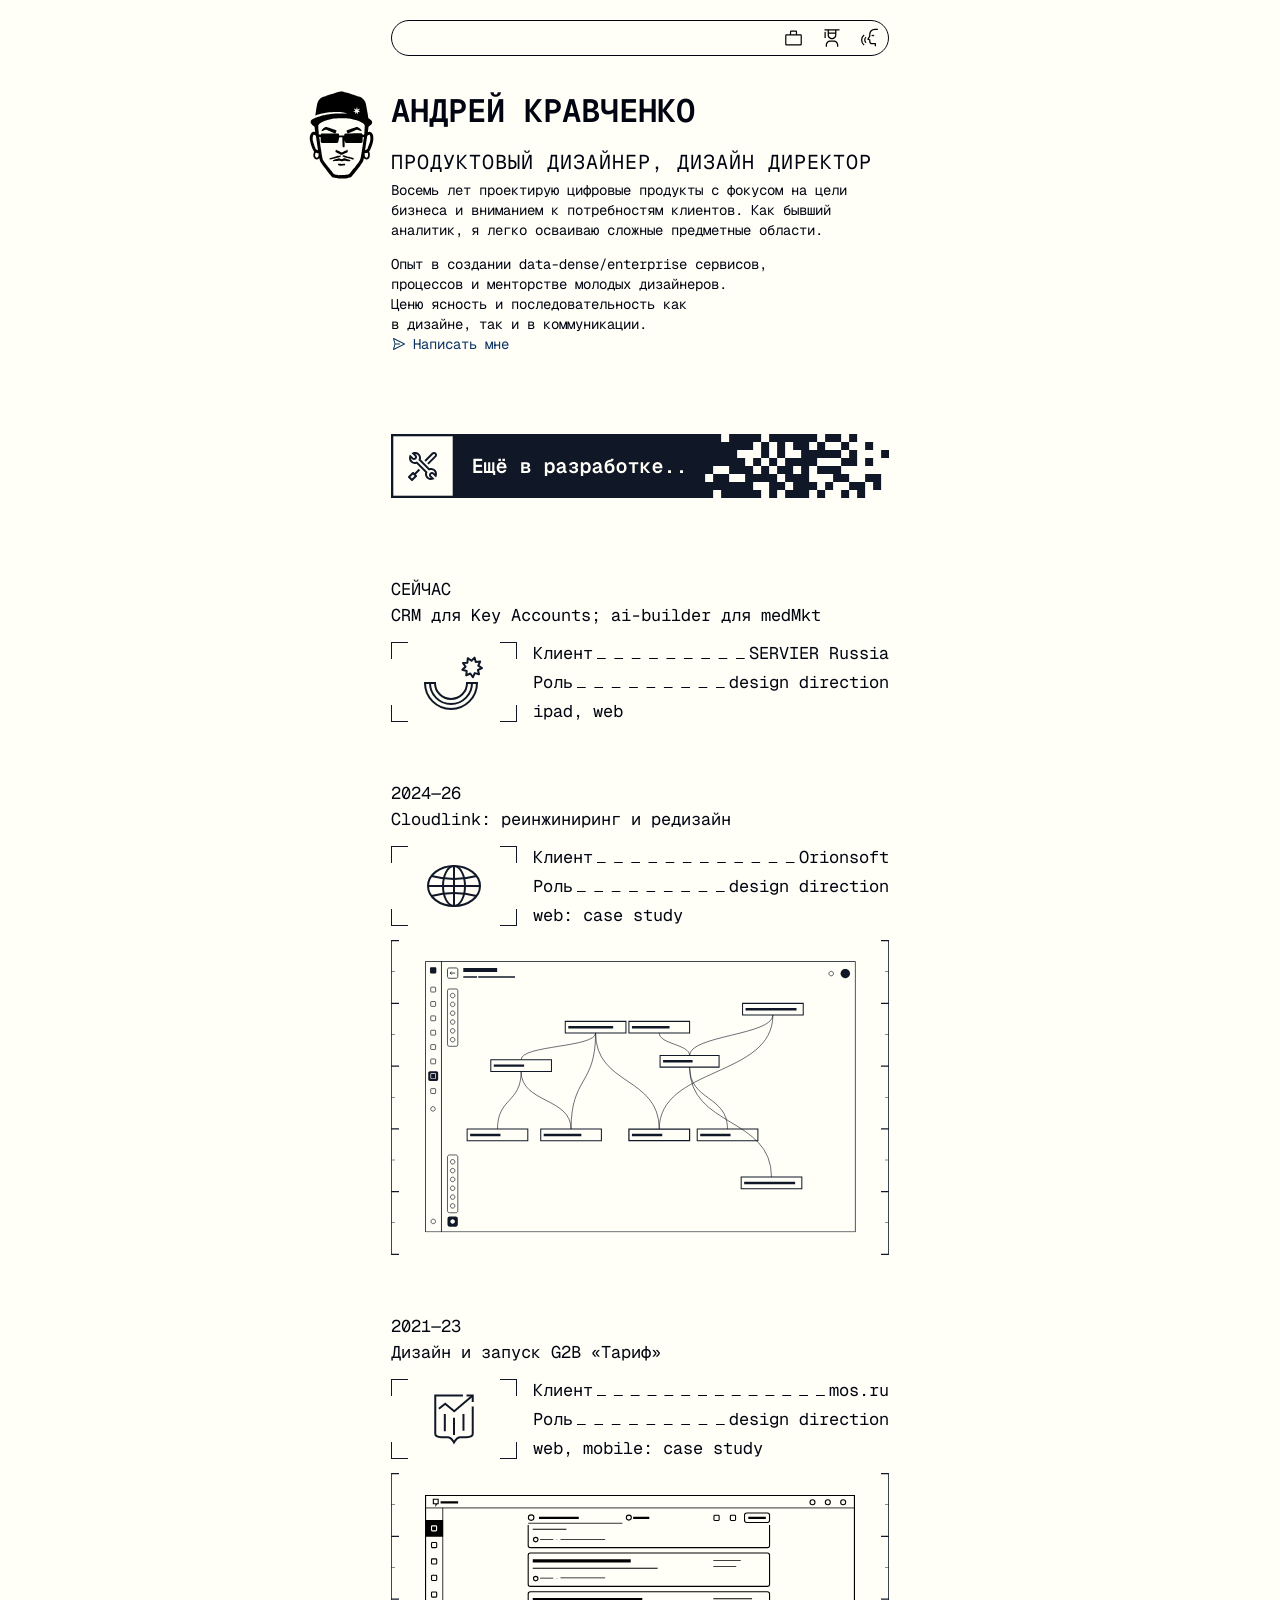
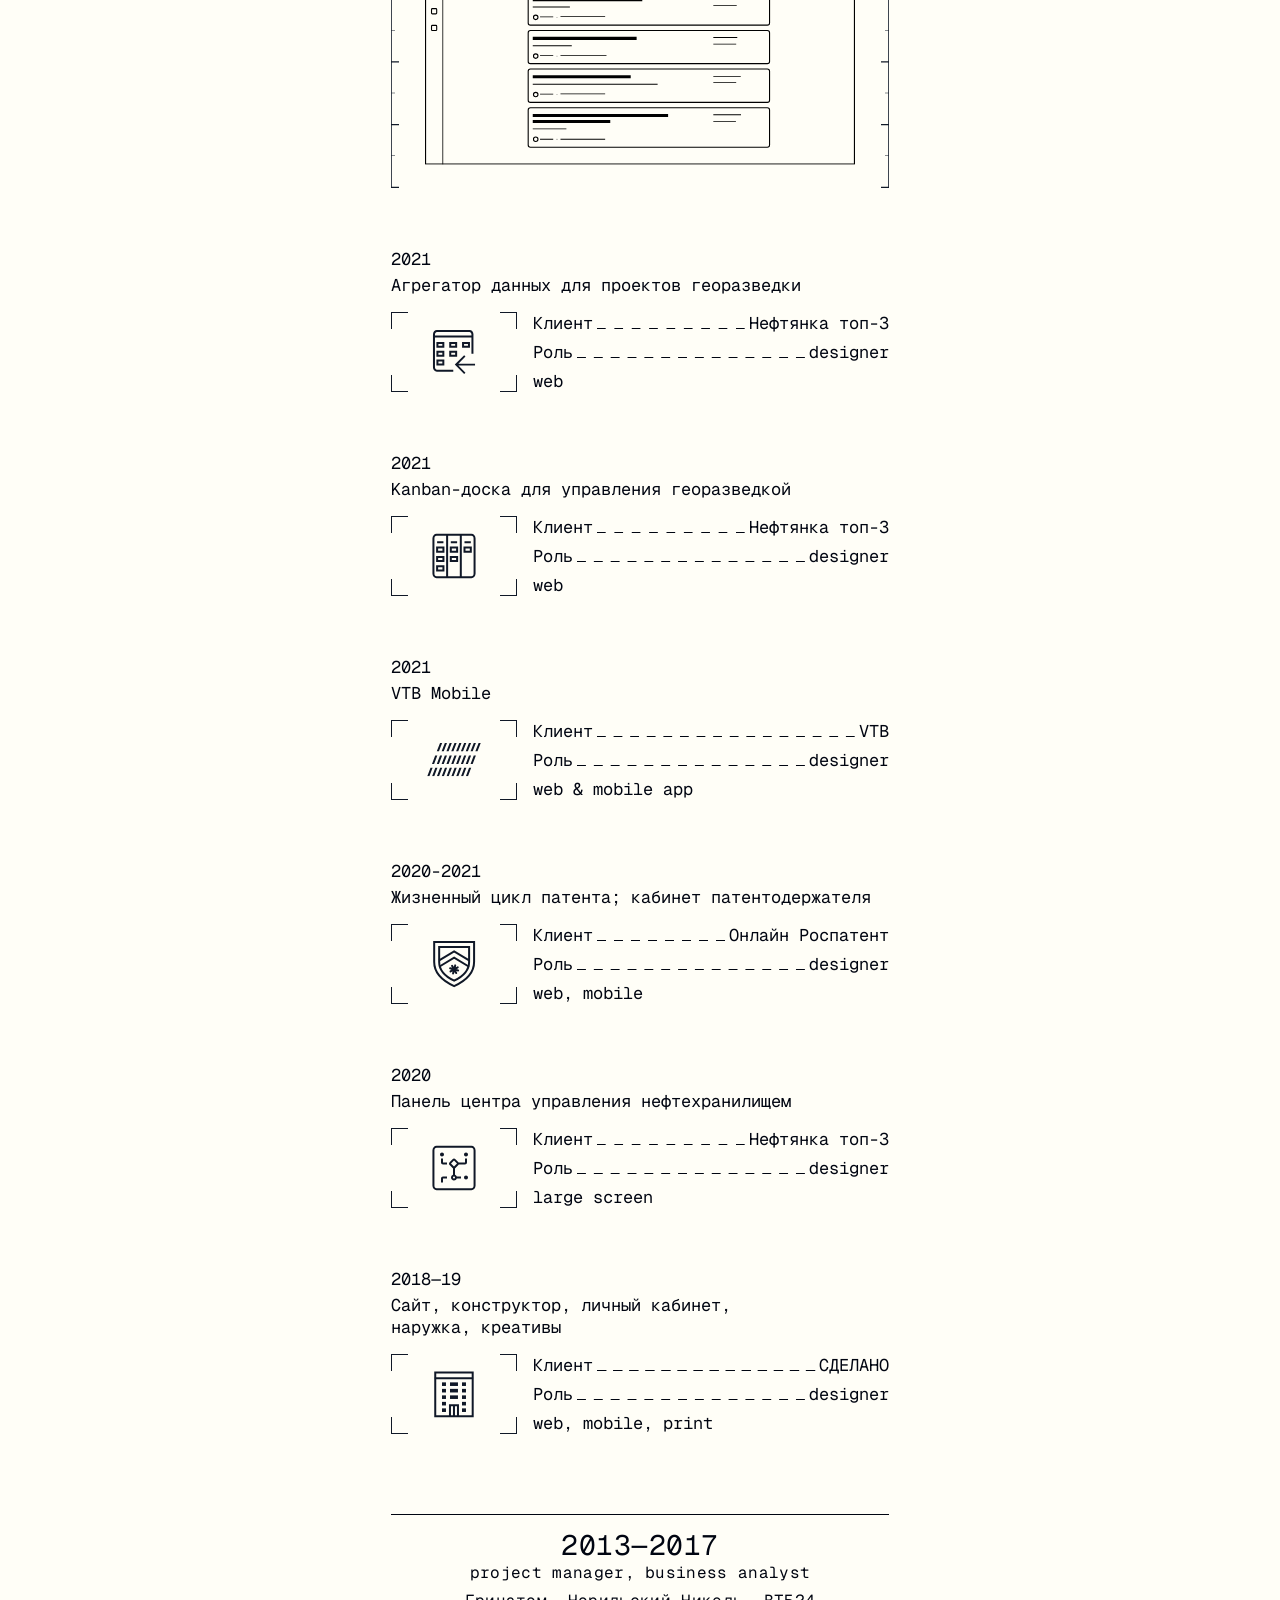
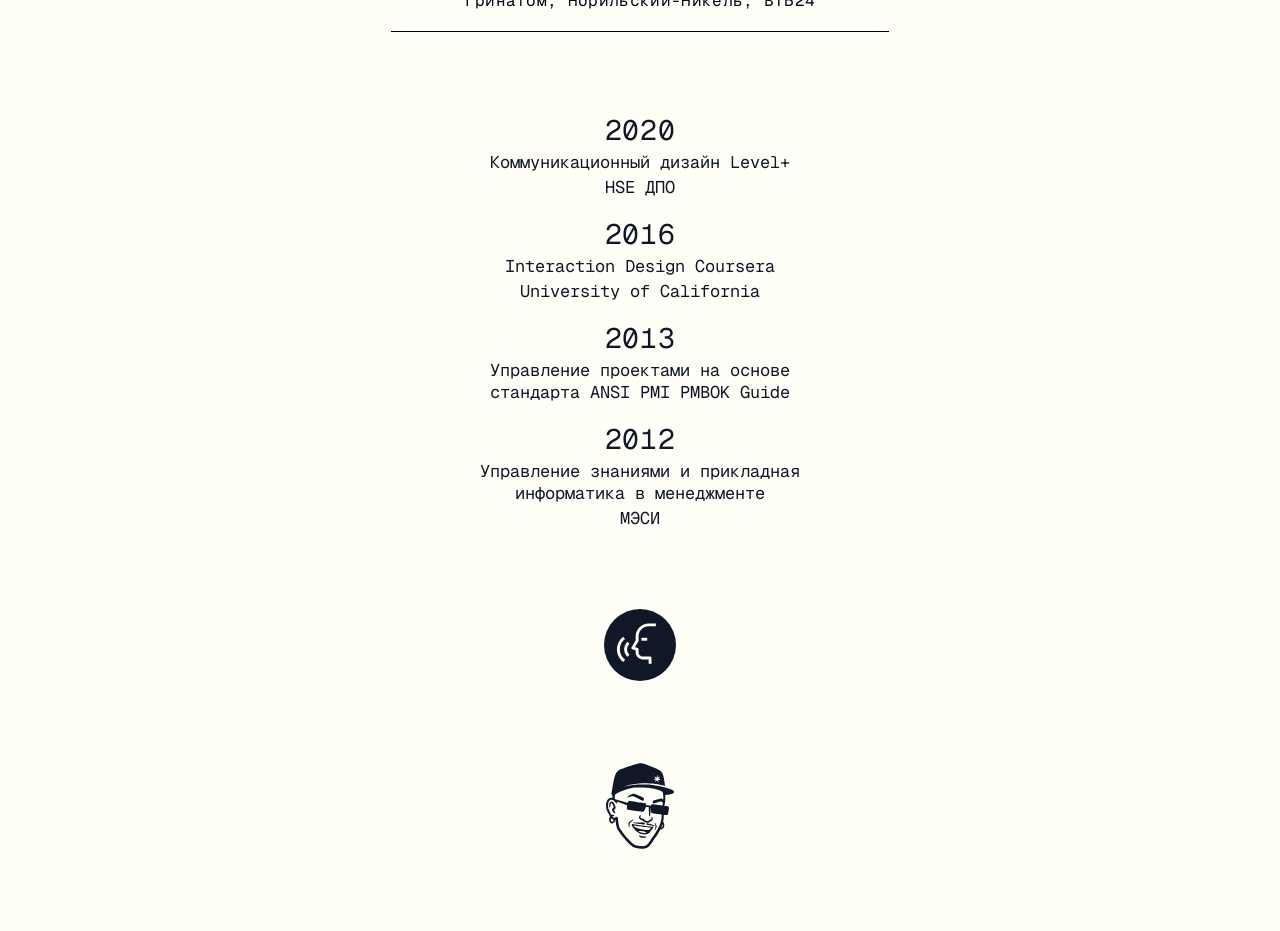
==== commit af0b7768: "Add files via upload" ====
--- a/index.html
+++ b/index.html
@@ -371,12 +371,11 @@
   document.querySelectorAll('img[data-logo]').forEach(function (img, i) { if (ICONS[i]) img.src = ICONS[i]; });
 })();
 
-/* Анимированные экраны: играют, пока курсор над кейсом; после ухода доигрывают цикл и замирают */
+/* Анимированные экраны: играют по кругу постоянно (десктоп и мобильные); при prefers-reduced-motion — статичный первый кадр */
 (function () {
   var SHOWS = [{ w: 431, svg: "<svg width=\"431\" height=\"272\" viewBox=\"0 0 431 272\" fill=\"none\" xmlns=\"http://www.w3.org/2000/svg\">\n<g clip-path=\"url(#clip0_3497_1499)\">\n<path d=\"M170.603 71.982C170.603 103.162 136.124 97.49 136.124 128.67\" stroke-width=\"0.613506\" stroke=\"#101827\">\n<animate attributeName=\"d\" values=\"M170.603 71.982C170.603 103.162 136.124 97.49 136.124 128.67;M170.603 71.982C170.603 103.162 136.124 97.49 136.124 128.67;M170.603 71.982C170.603 103.162 136.124 97.49 136.124 128.67;M170.603 71.982C170.603 103.162 136.124 97.49 136.124 128.67;M170.603 71.982C170.603 86.661 96.124 83.991 96.124 98.67;M170.603 71.982C170.603 86.661 96.124 83.991 96.124 98.67;M170.603 71.982C170.603 86.661 96.124 83.991 96.124 98.67;M170.603 71.982C170.603 86.661 96.124 83.991 96.124 98.67;M170.603 71.982C170.603 86.661 96.124 83.991 96.124 98.67;M170.603 71.982C170.603 86.661 96.124 83.991 96.124 98.67;M170.603 71.982C170.603 103.162 136.124 97.49 136.124 128.67;M170.603 71.982C170.603 103.162 136.124 97.49 136.124 128.67;M170.603 71.982C170.603 103.162 136.124 97.49 136.124 128.67;M170.603 71.982C170.603 103.162 136.124 97.49 136.124 128.67\" dur=\"5.0s\" repeatCount=\"indefinite\" calcMode=\"spline\" keyTimes=\"0.00000;0.05000;0.16000;0.17600;0.28600;0.30200;0.41200;0.50000;0.61000;0.62600;0.73600;0.75200;0.86200;1.00000\" keySplines=\"0 0 1 1;0.45 0 0.2 1;0 0 1 1;0.45 0 0.2 1;0 0 1 1;0.45 0 0.2 1;0 0 1 1;0.45 0 0.2 1;0 0 1 1;0.45 0 0.2 1;0 0 1 1;0.45 0 0.2 1;0 0 1 1\"/>\n</path>\n<path d=\"M170.603 71.982C170.603 124.853 234.258 115.241 234.258 168.112\" stroke-width=\"0.613506\" stroke=\"#101827\"/>\n<path d=\"M170.603 71.982C170.603 124.853 146.063 115.241 146.063 168.112\" stroke-width=\"0.613506\" stroke=\"#101827\"/>\n<path d=\"M297.899 71.982C297.899 83.243 264.592 83.257 264.592 94.518\" stroke-width=\"0.613506\" stroke=\"#101827\">\n<animate attributeName=\"d\" values=\"M297.899 71.982C297.899 83.243 264.592 83.257 264.592 94.518;M297.899 71.982C297.899 83.243 264.592 83.257 264.592 94.518;M347.899 53.982C347.899 74.238 264.592 74.263 264.592 94.518;M347.899 53.982C347.899 74.238 264.592 74.263 264.592 94.518;M347.899 53.982C347.899 74.238 264.592 74.263 264.592 94.518;M347.899 53.982C347.899 74.238 264.592 74.263 264.592 94.518;M347.899 53.982C347.899 74.238 264.592 74.263 264.592 94.518;M347.899 53.982C347.899 74.238 264.592 74.263 264.592 94.518;M347.899 53.982C347.899 74.238 264.592 74.263 264.592 94.518;M347.899 53.982C347.899 74.238 264.592 74.263 264.592 94.518;M347.899 53.982C347.899 74.238 264.592 74.263 264.592 94.518;M347.899 53.982C347.899 74.238 264.592 74.263 264.592 94.518;M297.899 71.982C297.899 83.243 264.592 83.257 264.592 94.518;M297.899 71.982C297.899 83.243 264.592 83.257 264.592 94.518\" dur=\"5.0s\" repeatCount=\"indefinite\" calcMode=\"spline\" keyTimes=\"0.00000;0.05000;0.16000;0.17600;0.28600;0.30200;0.41200;0.50000;0.61000;0.62600;0.73600;0.75200;0.86200;1.00000\" keySplines=\"0 0 1 1;0.45 0 0.2 1;0 0 1 1;0.45 0 0.2 1;0 0 1 1;0.45 0 0.2 1;0 0 1 1;0.45 0 0.2 1;0 0 1 1;0.45 0 0.2 1;0 0 1 1;0.45 0 0.2 1;0 0 1 1\"/>\n</path>\n<path d=\"M297.899 71.982C297.899 124.853 234.258 115.241 234.258 168.112\" stroke-width=\"0.613506\" stroke=\"#101827\">\n<animate attributeName=\"d\" values=\"M297.899 71.982C297.899 124.853 234.258 115.241 234.258 168.112;M297.899 71.982C297.899 124.853 234.258 115.241 234.258 168.112;M347.899 53.982C347.899 116.753 234.258 105.341 234.258 168.112;M347.899 53.982C347.899 116.753 234.258 105.341 234.258 168.112;M347.899 53.982C347.899 116.753 234.258 105.341 234.258 168.112;M347.899 53.982C347.899 116.753 234.258 105.341 234.258 168.112;M347.899 53.982C347.899 116.753 234.258 105.341 234.258 168.112;M347.899 53.982C347.899 116.753 234.258 105.341 234.258 168.112;M347.899 53.982C347.899 116.753 234.258 105.341 234.258 168.112;M347.899 53.982C347.899 116.753 234.258 105.341 234.258 168.112;M347.899 53.982C347.899 116.753 234.258 105.341 234.258 168.112;M347.899 53.982C347.899 116.753 234.258 105.341 234.258 168.112;M297.899 71.982C297.899 124.853 234.258 115.241 234.258 168.112;M297.899 71.982C297.899 124.853 234.258 115.241 234.258 168.112\" dur=\"5.0s\" repeatCount=\"indefinite\" calcMode=\"spline\" keyTimes=\"0.00000;0.05000;0.16000;0.17600;0.28600;0.30200;0.41200;0.50000;0.61000;0.62600;0.73600;0.75200;0.86200;1.00000\" keySplines=\"0 0 1 1;0.45 0 0.2 1;0 0 1 1;0.45 0 0.2 1;0 0 1 1;0.45 0 0.2 1;0 0 1 1;0.45 0 0.2 1;0 0 1 1;0.45 0 0.2 1;0 0 1 1;0.45 0 0.2 1;0 0 1 1\"/>\n</path>\n<path d=\"M234.258 71.982C234.258 83.243 264.592 83.257 264.592 94.518\" stroke-width=\"0.613506\" stroke=\"#101827\"/>\n<path d=\"M264.592 106.12C264.592 140.218 371.506 134.014 371.506 168.112\" stroke-width=\"0.613506\" stroke=\"#101827\">\n<animate attributeName=\"d\" values=\"M264.592 106.12C264.592 140.218 371.506 134.014 371.506 168.112;M264.592 106.12C264.592 140.218 371.506 134.014 371.506 168.112;M264.592 106.12C264.592 140.218 371.506 134.014 371.506 168.112;M264.592 106.12C264.592 140.218 371.506 134.014 371.506 168.112;M264.592 106.12C264.592 140.218 371.506 134.014 371.506 168.112;M264.592 106.12C264.592 140.218 371.506 134.014 371.506 168.112;M264.592 106.12C264.592 166.62 346.506 155.612 346.506 216.112;M264.592 106.12C264.592 166.62 346.506 155.612 346.506 216.112;M264.592 106.12C264.592 140.218 371.506 134.014 371.506 168.112;M264.592 106.12C264.592 140.218 371.506 134.014 371.506 168.112;M264.592 106.12C264.592 140.218 371.506 134.014 371.506 168.112;M264.592 106.12C264.592 140.218 371.506 134.014 371.506 168.112;M264.592 106.12C264.592 140.218 371.506 134.014 371.506 168.112;M264.592 106.12C264.592 140.218 371.506 134.014 371.506 168.112\" dur=\"5.0s\" repeatCount=\"indefinite\" calcMode=\"spline\" keyTimes=\"0.00000;0.05000;0.16000;0.17600;0.28600;0.30200;0.41200;0.50000;0.61000;0.62600;0.73600;0.75200;0.86200;1.00000\" keySplines=\"0 0 1 1;0.45 0 0.2 1;0 0 1 1;0.45 0 0.2 1;0 0 1 1;0.45 0 0.2 1;0 0 1 1;0.45 0 0.2 1;0 0 1 1;0.45 0 0.2 1;0 0 1 1;0.45 0 0.2 1;0 0 1 1\"/>\n</path>\n<path d=\"M264.592 106.12C264.592 140.218 302.548 134.014 302.548 168.112\" stroke-width=\"0.613506\" stroke=\"#101827\"/>\n<path d=\"M136.124 140.599C136.124 155.733 72.47 152.978 72.47 168.112\" stroke-width=\"0.613506\" stroke=\"#101827\">\n<animate attributeName=\"d\" values=\"M136.124 140.599C136.124 155.733 72.47 152.978 72.47 168.112;M136.124 140.599C136.124 155.733 72.47 152.978 72.47 168.112;M136.124 140.599C136.124 155.733 72.47 152.978 72.47 168.112;M136.124 140.599C136.124 155.733 72.47 152.978 72.47 168.112;M96.124 110.599C96.124 142.235 72.47 136.476 72.47 168.112;M96.124 110.599C96.124 142.235 72.47 136.476 72.47 168.112;M96.124 110.599C96.124 142.235 72.47 136.476 72.47 168.112;M96.124 110.599C96.124 142.235 72.47 136.476 72.47 168.112;M96.124 110.599C96.124 142.235 72.47 136.476 72.47 168.112;M96.124 110.599C96.124 142.235 72.47 136.476 72.47 168.112;M136.124 140.599C136.124 155.733 72.47 152.978 72.47 168.112;M136.124 140.599C136.124 155.733 72.47 152.978 72.47 168.112;M136.124 140.599C136.124 155.733 72.47 152.978 72.47 168.112;M136.124 140.599C136.124 155.733 72.47 152.978 72.47 168.112\" dur=\"5.0s\" repeatCount=\"indefinite\" calcMode=\"spline\" keyTimes=\"0.00000;0.05000;0.16000;0.17600;0.28600;0.30200;0.41200;0.50000;0.61000;0.62600;0.73600;0.75200;0.86200;1.00000\" keySplines=\"0 0 1 1;0.45 0 0.2 1;0 0 1 1;0.45 0 0.2 1;0 0 1 1;0.45 0 0.2 1;0 0 1 1;0.45 0 0.2 1;0 0 1 1;0.45 0 0.2 1;0 0 1 1;0.45 0 0.2 1;0 0 1 1\"/>\n</path>\n<path d=\"M136.124 140.599C136.124 155.733 146.063 152.978 146.063 168.112\" stroke-width=\"0.613506\" stroke=\"#101827\">\n<animate attributeName=\"d\" values=\"M136.124 140.599C136.124 155.733 146.063 152.978 146.063 168.112;M136.124 140.599C136.124 155.733 146.063 152.978 146.063 168.112;M136.124 140.599C136.124 155.733 146.063 152.978 146.063 168.112;M136.124 140.599C136.124 155.733 146.063 152.978 146.063 168.112;M96.124 110.599C96.124 142.235 146.063 136.476 146.063 168.112;M96.124 110.599C96.124 142.235 146.063 136.476 146.063 168.112;M96.124 110.599C96.124 142.235 146.063 136.476 146.063 168.112;M96.124 110.599C96.124 142.235 146.063 136.476 146.063 168.112;M96.124 110.599C96.124 142.235 146.063 136.476 146.063 168.112;M96.124 110.599C96.124 142.235 146.063 136.476 146.063 168.112;M136.124 140.599C136.124 155.733 146.063 152.978 146.063 168.112;M136.124 140.599C136.124 155.733 146.063 152.978 146.063 168.112;M136.124 140.599C136.124 155.733 146.063 152.978 146.063 168.112;M136.124 140.599C136.124 155.733 146.063 152.978 146.063 168.112\" dur=\"5.0s\" repeatCount=\"indefinite\" calcMode=\"spline\" keyTimes=\"0.00000;0.05000;0.16000;0.17600;0.28600;0.30200;0.41200;0.50000;0.61000;0.62600;0.73600;0.75200;0.86200;1.00000\" keySplines=\"0 0 1 1;0.45 0 0.2 1;0 0 1 1;0.45 0 0.2 1;0 0 1 1;0.45 0 0.2 1;0 0 1 1;0.45 0 0.2 1;0 0 1 1;0.45 0 0.2 1;0 0 1 1;0.45 0 0.2 1;0 0 1 1\"/>\n</path>\n<path d=\"M140.269 60.3801H200.938V71.9822H140.269V60.3801Z\" stroke-width=\"1.02251\" stroke=\"#101827\"/>\n<path d=\"M188.163 64.9475H143.268V67.4015H188.163V64.9475Z\" fill=\"#101827\"/>\n<path d=\"M203.923 60.3801H264.592V71.9822H203.923V60.3801Z\" stroke-width=\"1.02251\" stroke=\"#101827\"/>\n<path d=\"M244.537 64.9475H206.923V67.4015H244.537V64.9475Z\" fill=\"#101827\"/>\n<g id=\"node-C\">\n<path d=\"M267.564 60.3801H328.233V71.9822H267.564V60.3801Z\" stroke-width=\"1.02251\" stroke=\"#101827\"/>\n<path d=\"M321.526 64.9475H270.564V67.4015H321.526V64.9475Z\" fill=\"#101827\"/>\n<animateTransform attributeName=\"transform\" type=\"translate\" values=\"0 0;0 0;50 -18;50 -18;50 -18;50 -18;50 -18;50 -18;50 -18;50 -18;50 -18;50 -18;0 0;0 0\" dur=\"5.0s\" repeatCount=\"indefinite\" calcMode=\"spline\" keyTimes=\"0.00000;0.05000;0.16000;0.17600;0.28600;0.30200;0.41200;0.50000;0.61000;0.62600;0.73600;0.75200;0.86200;1.00000\" keySplines=\"0 0 1 1;0.45 0 0.2 1;0 0 1 1;0.45 0 0.2 1;0 0 1 1;0.45 0 0.2 1;0 0 1 1;0.45 0 0.2 1;0 0 1 1;0.45 0 0.2 1;0 0 1 1;0.45 0 0.2 1;0 0 1 1\"/>\n</g>\n<path d=\"M235.076 94.5183H294.082V106.12H235.076V94.5183Z\" stroke-width=\"1.02251\" stroke=\"#101827\"/>\n<path d=\"M267.578 99.0994H238.075V101.553H267.578V99.0994Z\" fill=\"#101827\"/>\n<g id=\"node-E\">\n<path d=\"M105.79 128.67H166.459V140.6H105.79V128.67Z\" stroke-width=\"1.02251\" stroke=\"#101827\"/>\n<path d=\"M139.123 133.401H108.789V135.855H139.123V133.401Z\" fill=\"#101827\"/>\n<animateTransform attributeName=\"transform\" type=\"translate\" values=\"0 0;0 0;0 0;0 0;-40 -30;-40 -30;-40 -30;-40 -30;-40 -30;-40 -30;0 0;0 0;0 0;0 0\" dur=\"5.0s\" repeatCount=\"indefinite\" calcMode=\"spline\" keyTimes=\"0.00000;0.05000;0.16000;0.17600;0.28600;0.30200;0.41200;0.50000;0.61000;0.62600;0.73600;0.75200;0.86200;1.00000\" keySplines=\"0 0 1 1;0.45 0 0.2 1;0 0 1 1;0.45 0 0.2 1;0 0 1 1;0.45 0 0.2 1;0 0 1 1;0.45 0 0.2 1;0 0 1 1;0.45 0 0.2 1;0 0 1 1;0.45 0 0.2 1;0 0 1 1\"/>\n</g>\n<path d=\"M42.1353 168.112H102.804V179.714H42.1353V168.112Z\" stroke-width=\"1.02251\" stroke=\"#101827\"/>\n<path d=\"M75.469 172.693H45.1345V175.147H75.469V172.693Z\" fill=\"#101827\"/>\n<path d=\"M115.729 168.112H176.397V179.714H115.729V168.112Z\" stroke-width=\"1.02251\" stroke=\"#101827\"/>\n<path d=\"M156.343 172.693H118.728V175.147H156.343V172.693Z\" fill=\"#101827\"/>\n<path d=\"M203.923 168.112H264.592V179.714H203.923V168.112Z\" stroke-width=\"1.22701\" stroke=\"#101827\"/>\n<path d=\"M237.257 172.693H206.923V175.147H237.257V172.693Z\" fill=\"#101827\"/>\n<path d=\"M272.214 168.112H332.883V179.714H272.214V168.112Z\" stroke-width=\"1.02251\" stroke=\"#101827\"/>\n<path d=\"M305.547 172.693H275.213V175.147H305.547V172.693Z\" fill=\"#101827\"/>\n<g id=\"node-J\">\n<path d=\"M341.171 168.112H401.84V179.714H341.171V168.112Z\" stroke-width=\"1.02251\" stroke=\"#101827\"/>\n<path d=\"M395.133 172.693H344.171V175.147H395.133V172.693Z\" fill=\"#101827\"/>\n<animateTransform attributeName=\"transform\" type=\"translate\" values=\"0 0;0 0;0 0;0 0;0 0;0 0;-25 48;-25 48;0 0;0 0;0 0;0 0;0 0;0 0\" dur=\"5.0s\" repeatCount=\"indefinite\" calcMode=\"spline\" keyTimes=\"0.00000;0.05000;0.16000;0.17600;0.28600;0.30200;0.41200;0.50000;0.61000;0.62600;0.73600;0.75200;0.86200;1.00000\" keySplines=\"0 0 1 1;0.45 0 0.2 1;0 0 1 1;0.45 0 0.2 1;0 0 1 1;0.45 0 0.2 1;0 0 1 1;0.45 0 0.2 1;0 0 1 1;0.45 0 0.2 1;0 0 1 1;0.45 0 0.2 1;0 0 1 1\"/>\n</g>\n<path d=\"M10.0699 6.3501H6.2634C5.5945 6.3501 5.05225 6.89235 5.05225 7.56125V11.3677C5.05225 12.0367 5.5945 12.5789 6.2634 12.5789H10.0699C10.7388 12.5789 11.2811 12.0367 11.2811 11.3677V7.56125C11.2811 6.89235 10.7388 6.3501 10.0699 6.3501Z\" fill=\"#101827\" stroke-width=\"0.0865112\" stroke=\"#101827\"/>\n<path d=\"M6.34972 97.9832H9.98319C10.3176 97.9832 10.5888 98.2156 10.5888 98.5022V102.309C10.5888 102.595 10.3176 102.828 9.98319 102.828H6.34972C6.01527 102.828 5.74414 102.595 5.74414 102.309V98.5022C5.74414 98.2156 6.01527 97.9832 6.34972 97.9832Z\" stroke-width=\"0.69209\" stroke=\"#101827\"/>\n<path d=\"M6.34972 127.64H9.98319C10.3176 127.64 10.5888 127.872 10.5888 128.159V131.965C10.5888 132.252 10.3176 132.485 9.98319 132.485H6.34972C6.01527 132.485 5.74414 132.252 5.74414 131.965V128.159C5.74414 127.872 6.01527 127.64 6.34972 127.64Z\" stroke-width=\"0.69209\" stroke=\"#101827\"/>\n<path d=\"M6.34972 83.6221H9.98319C10.3176 83.6221 10.5888 83.8545 10.5888 84.1411V87.9476C10.5888 88.2343 10.3176 88.4667 9.98319 88.4667H6.34972C6.01527 88.4667 5.74414 88.2343 5.74414 87.9476V84.1411C5.74414 83.8545 6.01527 83.6221 6.34972 83.6221Z\" stroke-width=\"0.69209\" stroke=\"#101827\"/>\n<path d=\"M6.34972 69.2612H9.98319C10.3176 69.2612 10.5888 69.4936 10.5888 69.7803V73.5868C10.5888 73.8735 10.3176 74.1059 9.98319 74.1059H6.34972C6.01527 74.1059 5.74414 73.8735 5.74414 73.5868V69.7803C5.74414 69.4936 6.01527 69.2612 6.34972 69.2612Z\" stroke-width=\"0.69209\" stroke=\"#101827\"/>\n<path d=\"M6.34972 54.9001H9.98319C10.3176 54.9001 10.5888 55.1325 10.5888 55.4192V59.2257C10.5888 59.5124 10.3176 59.7448 9.98319 59.7448H6.34972C6.01527 59.7448 5.74414 59.5124 5.74414 59.2257V55.4192C5.74414 55.1325 6.01527 54.9001 6.34972 54.9001Z\" stroke-width=\"0.69209\" stroke=\"#101827\"/>\n<path d=\"M6.34972 40.5391H9.98319C10.3176 40.5391 10.5888 40.7715 10.5888 41.0581V44.8646C10.5888 45.1513 10.3176 45.3837 9.98319 45.3837H6.34972C6.01527 45.3837 5.74414 45.1513 5.74414 44.8646V41.0581C5.74414 40.7715 6.01527 40.5391 6.34972 40.5391Z\" stroke-width=\"0.69209\" stroke=\"#101827\"/>\n<path d=\"M6.34972 26.1782H9.98319C10.3176 26.1782 10.5888 26.4106 10.5888 26.6973V30.5038C10.5888 30.7905 10.3176 31.0229 9.98319 31.0229H6.34972C6.01527 31.0229 5.74414 30.7905 5.74414 30.5038V26.6973C5.74414 26.4106 6.01527 26.1782 6.34972 26.1782Z\" stroke-width=\"0.69209\" stroke=\"#101827\"/>\n<path d=\"M10.243 147.882C10.243 149.125 9.23593 150.132 7.99368 150.132C6.75143 150.132 5.74438 149.125 5.74438 147.882C5.74438 146.64 6.75143 145.633 7.99368 145.633C9.23593 145.633 10.243 146.64 10.243 147.882Z\" stroke-width=\"0.69209\" stroke=\"#101827\"/>\n<path d=\"M30.1752 12.0901H25.1229M26.5936 13.5694L25.1229 12.0901L26.5936 10.6194M24.189 6.93823H31.109C32.0457 6.93823 32.8051 7.69759 32.8051 8.63431V15.5543C32.8051 16.491 32.0457 17.2504 31.109 17.2504H24.189C23.2523 17.2504 22.4929 16.491 22.4929 15.5543V8.63431C22.4929 7.69759 23.2523 6.93823 24.189 6.93823Z\" stroke-width=\"0.778601\" stroke=\"#101827\"/>\n<path d=\"M72.1589 6.93823H38.2898V10.9177H72.1589V6.93823Z\" fill=\"#101827\"/>\n<path d=\"M51.9672 15.1738H38.2898V16.731H51.9672V15.1738Z\" fill=\"#101827\"/>\n<path d=\"M90.0322 15.1741H53.2217V16.7313H90.0322V15.1741Z\" fill=\"#101827\"/>\n<path d=\"M408.463 12.5786C408.463 13.8209 407.456 14.8279 406.213 14.8279C404.971 14.8279 403.964 13.8209 403.964 12.5786C403.964 11.3364 404.971 10.3293 406.213 10.3293C407.456 10.3293 408.463 11.3364 408.463 12.5786Z\" stroke-width=\"0.69209\" stroke=\"#101827\"/>\n<path d=\"M420.306 17.2504C422.886 17.2504 424.978 15.1589 424.978 12.5788C424.978 9.99878 422.886 7.90723 420.306 7.90723C417.726 7.90723 415.635 9.99878 415.635 12.5788C415.635 15.1589 417.726 17.2504 420.306 17.2504Z\" fill=\"#101827\" stroke-width=\"0.0865112\" stroke=\"#101827\"/>\n<path d=\"M24.5692 193.943H30.7288C31.8755 193.943 32.8051 194.786 32.8051 195.826V249.867C32.8051 250.907 31.8755 251.75 30.7288 251.75H24.5692C23.4225 251.75 22.4929 250.907 22.4929 249.867V195.826C22.4929 194.786 23.4225 193.943 24.5692 193.943Z\" stroke-width=\"0.69209\" stroke=\"#101827\"/>\n<path d=\"M29.8985 227.259C29.8985 228.501 28.8914 229.508 27.6492 229.508C26.4069 229.508 25.3999 228.501 25.3999 227.259C25.3999 226.016 26.4069 225.009 27.6492 225.009C28.8914 225.009 29.8985 226.016 29.8985 227.259Z\" stroke-width=\"0.69209\" stroke=\"#101827\"/>\n<path d=\"M29.8985 218.434C29.8985 219.677 28.8914 220.684 27.6492 220.684C26.4069 220.684 25.3999 219.677 25.3999 218.434C25.3999 217.192 26.4069 216.185 27.6492 216.185C28.8914 216.185 29.8985 217.192 29.8985 218.434Z\" stroke-width=\"0.69209\" stroke=\"#101827\"/>\n<path d=\"M29.8985 209.61C29.8985 210.852 28.8914 211.859 27.6492 211.859C26.4069 211.859 25.3999 210.852 25.3999 209.61C25.3999 208.368 26.4069 207.361 27.6492 207.361C28.8914 207.361 29.8985 208.368 29.8985 209.61Z\" stroke-width=\"0.69209\" stroke=\"#101827\"/>\n<path d=\"M29.8985 200.786C29.8985 202.028 28.8914 203.035 27.6492 203.035C26.4069 203.035 25.3999 202.028 25.3999 200.786C25.3999 199.543 26.4069 198.536 27.6492 198.536C28.8914 198.536 29.8985 199.543 29.8985 200.786Z\" stroke-width=\"0.69209\" stroke=\"#101827\"/>\n<path d=\"M29.8985 236.083C29.8985 237.325 28.8914 238.332 27.6492 238.332C26.4069 238.332 25.3999 237.325 25.3999 236.083C25.3999 234.841 26.4069 233.834 27.6492 233.834C28.8914 233.834 29.8985 234.841 29.8985 236.083Z\" stroke-width=\"0.69209\" stroke=\"#101827\"/>\n<path d=\"M29.8985 244.907C29.8985 246.15 28.8914 247.157 27.6492 247.157C26.4069 247.157 25.3999 246.15 25.3999 244.907C25.3999 243.665 26.4069 242.658 27.6492 242.658C28.8914 242.658 29.8985 243.665 29.8985 244.907Z\" stroke-width=\"0.69209\" stroke=\"#101827\"/>\n<rect x=\"22.4929\" y=\"27.9778\" width=\"10.3121\" height=\"57.3223\" rx=\"1.73022\" stroke=\"#101827\" stroke-width=\"0.69209\"/>\n<path d=\"M29.8982 34.5525C29.8982 35.7948 28.8912 36.8018 27.649 36.8018C26.4067 36.8018 25.3997 35.7948 25.3997 34.5525C25.3997 33.3103 26.4067 32.3032 27.649 32.3032C28.8912 32.3032 29.8982 33.3103 29.8982 34.5525Z\" stroke-width=\"0.69209\" stroke=\"#101827\"/>\n<path d=\"M29.8982 43.3767C29.8982 44.619 28.8912 45.626 27.649 45.626C26.4067 45.626 25.3997 44.619 25.3997 43.3767C25.3997 42.1345 26.4067 41.1274 27.649 41.1274C28.8912 41.1274 29.8982 42.1345 29.8982 43.3767Z\" stroke-width=\"0.69209\" stroke=\"#101827\"/>\n<path d=\"M29.8982 52.201C29.8982 53.4432 28.8912 54.4503 27.649 54.4503C26.4067 54.4503 25.3997 53.4432 25.3997 52.201C25.3997 50.9587 26.4067 49.9517 27.649 49.9517C28.8912 49.9517 29.8982 50.9587 29.8982 52.201Z\" stroke-width=\"0.69209\" stroke=\"#101827\"/>\n<path d=\"M29.8982 61.0252C29.8982 62.2674 28.8912 63.2745 27.649 63.2745C26.4067 63.2745 25.3997 62.2674 25.3997 61.0252C25.3997 59.7829 26.4067 58.7759 27.649 58.7759C28.8912 58.7759 29.8982 59.7829 29.8982 61.0252Z\" stroke-width=\"0.69209\" stroke=\"#101827\"/>\n<path d=\"M29.8982 69.8492C29.8982 71.0914 28.8912 72.0984 27.649 72.0984C26.4067 72.0984 25.3997 71.0914 25.3997 69.8492C25.3997 68.6069 26.4067 67.5999 27.649 67.5999C28.8912 67.5999 29.8982 68.6069 29.8982 69.8492Z\" stroke-width=\"0.69209\" stroke=\"#101827\"/>\n<path d=\"M29.8982 78.6734C29.8982 79.9156 28.8912 80.9227 27.649 80.9227C26.4067 80.9227 25.3997 79.9156 25.3997 78.6734C25.3997 77.4311 26.4067 76.4241 27.649 76.4241C28.8912 76.4241 29.8982 77.4311 29.8982 78.6734Z\" stroke-width=\"0.69209\" stroke=\"#101827\"/>\n<path d=\"M30.7312 255.381C31.8764 255.381 32.8044 256.331 32.8044 257.501V263.574C32.8042 264.744 31.8763 265.694 30.7312 265.694H24.5662C23.4212 265.694 22.4932 264.744 22.4929 263.574V257.501C22.493 256.331 23.421 255.382 24.5662 255.381H30.7312ZM27.6492 258.288C26.4069 258.288 25.3992 259.295 25.3992 260.538C25.3993 261.78 26.407 262.787 27.6492 262.787C28.8912 262.786 29.898 261.78 29.8982 260.538C29.8982 259.295 28.8913 258.288 27.6492 258.288Z\" fill=\"#101827\"/>\n<path d=\"M10.5025 260.468C10.5025 261.71 9.49545 262.717 8.2532 262.717C7.01095 262.717 6.00391 261.71 6.00391 260.468C6.00391 259.226 7.01095 258.219 8.2532 258.219C9.49545 258.219 10.5025 259.226 10.5025 260.468Z\" stroke-width=\"0.69209\" stroke=\"#101827\"/>\n<path d=\"M11.4729 110.134C12.4059 110.134 13.1622 110.89 13.1624 111.823V118.357C13.1622 119.29 12.4059 120.047 11.4729 120.047H4.93872C4.00557 120.047 3.24938 119.291 3.24927 118.357V111.823C3.24938 110.89 4.00556 110.134 4.93872 110.134H11.4729ZM6.38892 112.322C5.91538 112.322 5.43782 112.662 5.43774 113.188V116.993C5.43774 117.519 5.91535 117.858 6.38892 117.858H10.0227C10.4961 117.858 10.9739 117.519 10.9739 116.993V113.188C10.9738 112.662 10.4961 112.323 10.0227 112.322H6.38892ZM10.0227 113.014C10.1103 113.014 10.1815 113.045 10.2258 113.083C10.2691 113.12 10.2824 113.159 10.2825 113.188V116.993C10.2825 117.022 10.2691 117.06 10.2258 117.098C10.1815 117.136 10.1103 117.167 10.0227 117.167H6.38892C6.3012 117.167 6.23024 117.136 6.18579 117.098C6.14223 117.06 6.12915 117.022 6.12915 116.993V113.188C6.12919 113.159 6.14233 113.12 6.18579 113.083C6.23025 113.045 6.30128 113.014 6.38892 113.014H10.0227Z\" fill=\"#101827\"/>\n<path d=\"M16.4803 0L16.4803 270.936M0.432617 0.432556H430.393V270.936H0.432617V0.432556Z\" stroke-width=\"0.865112\" stroke=\"#101827\"/>\n</g>\n<defs>\n<clipPath id=\"clip0_3497_1499\">\n<rect width=\"430.826\" height=\"271.368\" fill=\"white\"/>\n</clipPath>\n</defs>\n</svg>" }, { w: 430, svg: "<svg width=\"430\" height=\"270\" viewBox=\"0 0 430 270\" fill=\"none\" xmlns=\"http://www.w3.org/2000/svg\">\n<g clip-path=\"url(#clip0_3503_1167)\">\n<path d=\"M0 12.9172H430\" stroke-width=\"0.8\" stroke=\"black\"/>\n<path d=\"M8.34106 4.30859H13.1764V8.79855H11.7949L10.9314 10.0937V8.79855H8.34106V4.30859Z\" stroke-width=\"1.1\" stroke=\"black\"/>\n<path d=\"M33.1049 6.13916H15.6113V8.38414H33.1049V6.13916Z\" fill=\"black\"/>\n<path d=\"M389.988 7.26158C389.988 8.64451 388.866 9.7656 387.484 9.7656C386.101 9.7656 384.979 8.64451 384.979 7.26158C384.979 5.87865 386.101 4.75757 387.484 4.75757C388.866 4.75757 389.988 5.87865 389.988 7.26158Z\" stroke-width=\"1.1\" stroke=\"black\"/>\n<path d=\"M405.323 7.26158C405.323 8.64451 404.201 9.7656 402.818 9.7656C401.436 9.7656 400.314 8.64451 400.314 7.26158C400.314 5.87865 401.436 4.75757 402.818 4.75757C404.201 4.75757 405.323 5.87865 405.323 7.26158Z\" stroke-width=\"1.1\" stroke=\"black\"/>\n<path d=\"M420.666 7.26158C420.666 8.64451 419.545 9.7656 418.162 9.7656C416.779 9.7656 415.658 8.64451 415.658 7.26158C415.658 5.87865 416.779 4.75757 418.162 4.75757C419.545 4.75757 420.666 5.87865 420.666 7.26158Z\" stroke-width=\"1.1\" stroke=\"black\"/>\n<path d=\"M17.7612 12.9172V269.622\" stroke-width=\"0.8\" stroke=\"black\"/>\n<path d=\"M18.1094 25.0225V41.7051H0V25.0225H18.1094ZM7.29785 30.2773C6.56324 30.2775 5.96794 30.8728 5.96777 31.6074V35.1201C5.96781 35.8548 6.56316 36.4501 7.29785 36.4502H10.8105C11.5453 36.4502 12.1406 35.8549 12.1406 35.1201V31.6074C12.1405 30.8728 11.5452 30.2774 10.8105 30.2773H7.29785ZM10.8105 31.377C10.9377 31.377 11.0409 31.4803 11.041 31.6074V35.1201C11.041 35.2474 10.9378 35.3505 10.8105 35.3506H7.29785C7.17068 35.3504 7.06742 35.2473 7.06738 35.1201V31.6074C7.06755 31.4803 7.17075 31.3771 7.29785 31.377H10.8105Z\" fill=\"black\"/>\n<path d=\"M7.38103 47.4553H10.8348C11.3117 47.4553 11.6983 47.8419 11.6983 48.3188V51.7726C11.6983 52.2495 11.3117 52.636 10.8348 52.636H7.38103C6.90416 52.636 6.51758 52.2495 6.51758 51.7726V48.3188C6.51758 47.8419 6.90416 47.4553 7.38103 47.4553Z\" stroke-width=\"1.1\" stroke=\"black\"/>\n<path d=\"M7.38103 63.8696H10.8348C11.3117 63.8696 11.6983 64.2562 11.6983 64.7331V68.1869C11.6983 68.6638 11.3117 69.0504 10.8348 69.0504H7.38103C6.90416 69.0504 6.51758 68.6638 6.51758 68.1869V64.7331C6.51758 64.2562 6.90416 63.8696 7.38103 63.8696Z\" stroke-width=\"1.1\" stroke=\"black\"/>\n<path d=\"M7.38103 80.2839H10.8348C11.3117 80.2839 11.6983 80.6705 11.6983 81.1474V84.6012C11.6983 85.0781 11.3117 85.4647 10.8348 85.4647H7.38103C6.90416 85.4647 6.51758 85.0781 6.51758 84.6012V81.1474C6.51758 80.6705 6.90416 80.2839 7.38103 80.2839Z\" stroke-width=\"1.1\" stroke=\"black\"/>\n<path d=\"M7.38103 96.9746H10.8348C11.3117 96.9746 11.6983 97.3612 11.6983 97.8381V101.292C11.6983 101.769 11.3117 102.155 10.8348 102.155H7.38103C6.90416 102.155 6.51758 101.769 6.51758 101.292V97.8381C6.51758 97.3612 6.90416 96.9746 7.38103 96.9746Z\" stroke-width=\"1.1\" stroke=\"black\"/>\n<path d=\"M7.38103 113.656H10.8348C11.3117 113.656 11.6983 114.043 11.6983 114.52V117.974C11.6983 118.451 11.3117 118.837 10.8348 118.837H7.38103C6.90416 118.837 6.51758 118.451 6.51758 117.974V114.52C6.51758 114.043 6.90416 113.656 7.38103 113.656Z\" stroke-width=\"1.1\" stroke=\"black\"/>\n<path d=\"M7.38103 130.338H10.8348C11.3117 130.338 11.6983 130.725 11.6983 131.202V134.656C11.6983 135.133 11.3117 135.519 10.8348 135.519H7.38103C6.90416 135.519 6.51758 135.133 6.51758 134.656V131.202C6.51758 130.725 6.90416 130.338 7.38103 130.338Z\" stroke-width=\"1.1\" stroke=\"black\"/>\n<g>\n<path d=\"M38.0093 22.6053C38.0093 24.1313 36.7722 25.3684 35.2462 25.3684C33.7202 25.3684 32.4832 24.1313 32.4832 22.6053C32.4832 21.0793 33.7202 19.8423 35.2462 19.8423C36.7722 19.8423 38.0093 21.0793 38.0093 22.6053Z\" stroke-width=\"1.1\" stroke=\"black\"/>\n<path d=\"M82.8742 21.7505H43.0518V23.9955H82.8742V21.7505Z\" fill=\"black\"/>\n<path d=\"M32.2932 28.2522H126.47\" stroke-width=\"0.8\" stroke=\"black\"/>\n<path d=\"M135.433 22.6053C135.433 23.9883 134.312 25.1093 132.929 25.1093C131.546 25.1093 130.425 23.9883 130.425 22.6053C130.425 21.2224 131.546 20.1013 132.929 20.1013C134.312 20.1013 135.433 21.2224 135.433 22.6053Z\" stroke-width=\"1.1\" stroke=\"black\"/>\n<path d=\"M153.384 21.7505H137.237V23.9955H153.384V21.7505Z\" fill=\"black\"/>\n<path d=\"M218.92 20.2825H222.374C222.851 20.2825 223.237 20.6691 223.237 21.1459V24.5997C223.237 25.0766 222.851 25.4632 222.374 25.4632H218.92C218.443 25.4632 218.057 25.0766 218.057 24.5997V21.1459C218.057 20.6691 218.443 20.2825 218.92 20.2825Z\" stroke-width=\"1.1\" stroke=\"black\"/>\n<path d=\"M235.334 20.2825H238.788C239.265 20.2825 239.652 20.6691 239.652 21.1459V24.5997C239.652 25.0766 239.265 25.4632 238.788 25.4632H235.334C234.858 25.4632 234.471 25.0766 234.471 24.5997V21.1459C234.471 20.6691 234.858 20.2825 235.334 20.2825Z\" stroke-width=\"1.1\" stroke=\"black\"/>\n<path d=\"M250.79 18.0288H271.496C272.688 18.0288 273.654 18.9953 273.654 20.1874V25.2905C273.654 26.4826 272.688 27.4491 271.496 27.4491H250.79C249.598 27.4491 248.632 26.4826 248.632 25.2905V20.1874C248.632 18.9953 249.598 18.0288 250.79 18.0288Z\" stroke-width=\"1.1\" stroke=\"black\"/>\n<path d=\"M269.898 21.7505H252.405V23.9955H269.898V21.7505Z\" fill=\"black\"/>\n<animateTransform attributeName=\"transform\" type=\"translate\" values=\"0 0;0 0;70.9 0;70.9 0;0 0;0 0\" dur=\"5.0s\" repeatCount=\"indefinite\" calcMode=\"spline\" keyTimes=\"0.00000;0.06000;0.17000;0.72000;0.83000;1.00000\" keySplines=\"0 0 1 1;0.45 0 0.2 1;0 0 1 1;0.45 0 0.2 1;0 0 1 1\"/>\n</g>\n<g clip-path=\"url(#listClip)\">\n<g>\n<animateTransform attributeName=\"transform\" type=\"translate\" values=\"0 0;0 0;70.9 0;70.9 0;0 0;0 0\" dur=\"5.0s\" repeatCount=\"indefinite\" calcMode=\"spline\" keyTimes=\"0.00000;0.06000;0.17000;0.72000;0.83000;1.00000\" keySplines=\"0 0 1 1;0.45 0 0.2 1;0 0 1 1;0.45 0 0.2 1;0 0 1 1\"/>\n<g>\n<animateTransform attributeName=\"transform\" type=\"translate\" values=\"0 0;0 0;0 -140;0 -140;0 0;0 0\" dur=\"5.0s\" repeatCount=\"indefinite\" calcMode=\"spline\" keyTimes=\"0.00000;0.23000;0.41000;0.46000;0.64000;1.00000\" keySplines=\"0 0 1 1;0.45 0 0.2 1;0 0 1 1;0.45 0 0.2 1;0 0 1 1\"/>\n<path d=\"M34.5382 37.1372H271.418C272.658 37.1372 273.663 38.1423 273.663 39.3822V67.9884C273.663 69.2283 272.658 70.2334 271.418 70.2334H34.5382C33.2983 70.2334 32.2932 69.2283 32.2932 67.9884V39.3822C32.2932 38.1423 33.2983 37.1372 34.5382 37.1372Z\" stroke-width=\"1.1\" stroke=\"black\"/>\n<path d=\"M140.726 43.3799H36.8608V46.4883H140.726V43.3799Z\" fill=\"black\"/>\n<path d=\"M75.8803 51.885H36.8608V52.7485H75.8803V51.885Z\" fill=\"black\"/>\n<path d=\"M42.0674 62.6954C42.0674 63.9353 41.0622 64.9404 39.8224 64.9404C38.5825 64.9404 37.5774 63.9353 37.5774 62.6954C37.5774 61.4555 38.5825 60.4504 39.8224 60.4504C41.0622 60.4504 42.0674 61.4555 42.0674 62.6954Z\" stroke-width=\"1.1\" stroke=\"black\"/>\n<path d=\"M57.316 61.832H44.1311V62.6955H57.316V61.832Z\" fill=\"black\"/>\n<path d=\"M61.0807 63.1271C61.3191 63.1271 61.5124 62.9338 61.5124 62.6954C61.5124 62.457 61.3191 62.2637 61.0807 62.2637C60.8422 62.2637 60.6489 62.457 60.6489 62.6954C60.6489 62.9338 60.8422 63.1271 61.0807 63.1271Z\" fill=\"black\"/>\n<path d=\"M110.591 61.573H64.5776V62.4365H110.591V61.573Z\" fill=\"black\"/>\n<path d=\"M241.37 43.6562H217.418V44.5197H241.37V43.6562Z\" fill=\"black\"/>\n<path d=\"M240.291 50.2617H217.418V51.1252H240.291V50.2617Z\" fill=\"black\"/>\n<path d=\"M34.5382 75.6125H271.418C272.658 75.6125 273.663 76.6177 273.663 77.8575V106.731C273.663 107.971 272.658 108.976 271.418 108.976H34.5382C33.2983 108.976 32.2932 107.971 32.2932 106.731V77.8575C32.2932 76.6177 33.2983 75.6125 34.5382 75.6125Z\" stroke-width=\"1.1\" stroke=\"black\"/>\n<path d=\"M134.811 81.864H36.8608V84.9725H134.811V81.864Z\" fill=\"black\"/>\n<path d=\"M161.716 90.3691H36.8608V91.2326H161.716V90.3691Z\" fill=\"black\"/>\n<path d=\"M42.0674 101.18C42.0674 102.419 41.0622 103.425 39.8224 103.425C38.5825 103.425 37.5774 102.419 37.5774 101.18C37.5774 99.9397 38.5825 98.9346 39.8224 98.9346C41.0622 98.9346 42.0674 99.9397 42.0674 101.18Z\" stroke-width=\"1.1\" stroke=\"black\"/>\n<path d=\"M57.316 100.316H44.1311V101.18H57.316V100.316Z\" fill=\"black\"/>\n<path d=\"M61.0807 101.611C61.3191 101.611 61.5124 101.418 61.5124 101.18C61.5124 100.941 61.3191 100.748 61.0807 100.748C60.8422 100.748 60.6489 100.941 60.6489 101.18C60.6489 101.418 60.8422 101.611 61.0807 101.611Z\" fill=\"black\"/>\n<path d=\"M109.244 100.057H64.5776V100.921H109.244V100.057Z\" fill=\"black\"/>\n<path d=\"M255.626 82.5635H217.418V83.4269H255.626V82.5635Z\" fill=\"black\"/>\n<path d=\"M240.023 88.7458H217.418V89.6093H240.023V88.7458Z\" fill=\"black\"/>\n<path d=\"M34.5382 114.365H271.418C272.658 114.365 273.663 115.37 273.663 116.609V145.483C273.663 146.723 272.658 147.728 271.418 147.728H34.5382C33.2983 147.728 32.2932 146.723 32.2932 145.483V116.609C32.2932 115.37 33.2983 114.365 34.5382 114.365Z\" stroke-width=\"2\" stroke=\"black\">\n<animate attributeName=\"stroke-width\" values=\"2;2;1.1;1.1;2;2\" dur=\"5.0s\" repeatCount=\"indefinite\" calcMode=\"spline\" keyTimes=\"0.00000;0.06000;0.10000;0.69000;0.72000;1.00000\" keySplines=\"0 0 1 1;0.45 0 0.2 1;0 0 1 1;0.45 0 0.2 1;0 0 1 1\"/>\n</path>\n<path d=\"M146.381 120.607H36.8608V123.716H146.381V120.607Z\" fill=\"black\"/>\n<path d=\"M77.2273 129.112H36.8608V129.976H77.2273V129.112Z\" fill=\"black\"/>\n<path d=\"M42.0674 139.923C42.0674 141.163 41.0622 142.168 39.8224 142.168C38.5825 142.168 37.5774 141.163 37.5774 139.923C37.5774 138.683 38.5825 137.678 39.8224 137.678C41.0622 137.678 42.0674 138.683 42.0674 139.923Z\" stroke-width=\"1.1\" stroke=\"black\"/>\n<path d=\"M57.316 139.491H44.1311V140.355H57.316V139.491Z\" fill=\"black\"/>\n<path d=\"M61.0807 140.354C61.3191 140.354 61.5124 140.161 61.5124 139.923C61.5124 139.684 61.3191 139.491 61.0807 139.491C60.8422 139.491 60.6489 139.684 60.6489 139.923C60.6489 140.161 60.8422 140.354 61.0807 140.354Z\" fill=\"black\"/>\n<path d=\"M109.244 139.491H64.5776V140.354H109.244V139.491Z\" fill=\"black\"/>\n<path d=\"M241.37 120.884H217.418V121.747H241.37V120.884Z\" fill=\"black\"/>\n<path d=\"M240.826 127.489H217.418V128.352H240.826V127.489Z\" fill=\"black\"/>\n<path d=\"M34.5382 153.108H271.418C272.658 153.108 273.663 154.113 273.663 155.353V190.417C273.663 191.657 272.658 192.662 271.418 192.662H34.5382C33.2983 192.662 32.2932 191.657 32.2932 190.417V155.353C32.2932 154.113 33.2983 153.108 34.5382 153.108Z\" stroke-width=\"1.1\" stroke=\"black\"/>\n<path d=\"M172.207 159.359H36.8608V162.468H172.207V159.359Z\" fill=\"black\"/>\n<path d=\"M114.356 165.282H36.8608V168.391H114.356V165.282Z\" fill=\"black\"/>\n<path d=\"M70.4924 173.787H36.8608V174.651H70.4924V173.787Z\" fill=\"black\"/>\n<path d=\"M42.0674 184.589C42.0674 185.829 41.0622 186.834 39.8224 186.834C38.5825 186.834 37.5774 185.829 37.5774 184.589C37.5774 183.349 38.5825 182.344 39.8224 182.344C41.0622 182.344 42.0674 183.349 42.0674 184.589Z\" stroke-width=\"1.1\" stroke=\"black\"/>\n<path d=\"M57.316 184.157H44.1311V185.021H57.316V184.157Z\" fill=\"black\"/>\n<path d=\"M61.0807 185.021C61.3191 185.021 61.5124 184.828 61.5124 184.589C61.5124 184.351 61.3191 184.157 61.0807 184.157C60.8422 184.157 60.6489 184.351 60.6489 184.589C60.6489 184.828 60.8422 185.021 61.0807 185.021Z\" fill=\"black\"/>\n<path d=\"M109.244 184.157H64.5776V185.021H109.244V184.157Z\" fill=\"black\"/>\n<path d=\"M245.135 159.627H217.418V160.49H245.135V159.627Z\" fill=\"black\"/>\n<path d=\"M240.023 166.241H217.418V167.104H240.023V166.241Z\" fill=\"black\"/>\n<path d=\"M34.5382 198.05H271.418C272.658 198.05 273.663 199.055 273.663 200.295V229.169C273.663 230.409 272.658 231.414 271.418 231.414H34.5382C33.2983 231.414 32.2932 230.409 32.2932 229.169V200.295C32.2932 199.055 33.2983 198.05 34.5382 198.05Z\" stroke-width=\"1.1\" stroke=\"black\"/>\n<path d=\"M134.811 204.293H36.8608V207.402H134.811V204.293Z\" fill=\"black\"/>\n<path d=\"M161.716 212.798H36.8608V213.662H161.716V212.798Z\" fill=\"black\"/>\n<path d=\"M42.0674 223.609C42.0674 224.849 41.0622 225.854 39.8224 225.854C38.5825 225.854 37.5774 224.849 37.5774 223.609C37.5774 222.369 38.5825 221.364 39.8224 221.364C41.0622 221.364 42.0674 222.369 42.0674 223.609Z\" stroke-width=\"1.1\" stroke=\"black\"/>\n<path d=\"M57.316 222.745H44.1311V223.609H57.316V222.745Z\" fill=\"black\"/>\n<path d=\"M61.0807 224.04C61.3191 224.04 61.5124 223.847 61.5124 223.609C61.5124 223.37 61.3191 223.177 61.0807 223.177C60.8422 223.177 60.6489 223.37 60.6489 223.609C60.6489 223.847 60.8422 224.04 61.0807 224.04Z\" fill=\"black\"/>\n<path d=\"M109.244 222.486H64.5776V223.35H109.244V222.486Z\" fill=\"black\"/>\n<path d=\"M244.867 205.001H217.418V205.865H244.867V205.001Z\" fill=\"black\"/>\n<path d=\"M240.291 211.175H217.418V212.038H240.291V211.175Z\" fill=\"black\"/>\n<path d=\"M34.5382 75.6125H271.418C272.658 75.6125 273.663 76.6177 273.663 77.8575V106.731C273.663 107.971 272.658 108.976 271.418 108.976H34.5382C33.2983 108.976 32.2932 107.971 32.2932 106.731V77.8575C32.2932 76.6177 33.2983 75.6125 34.5382 75.6125Z\" transform=\"translate(0 161.1805)\" stroke-width=\"1.1\" stroke=\"black\"/>\n<path d=\"M146.381 243.045H36.8608V246.153H146.381V243.045Z\" fill=\"black\"/>\n<path d=\"M73.998 251.55H36.8608V252.414H73.998V251.55Z\" fill=\"black\"/>\n<path d=\"M42.0674 262.36C42.0674 263.6 41.0622 264.605 39.8224 264.605C38.5825 264.605 37.5774 263.6 37.5774 262.36C37.5774 261.121 38.5825 260.115 39.8224 260.115C41.0622 260.115 42.0674 261.121 42.0674 262.36Z\" stroke-width=\"1.1\" stroke=\"black\"/>\n<path d=\"M57.316 261.497H44.1311V262.361H57.316V261.497Z\" fill=\"black\"/>\n<path d=\"M61.0807 262.792C61.3191 262.792 61.5124 262.599 61.5124 262.36C61.5124 262.122 61.3191 261.929 61.0807 261.929C60.8422 261.929 60.6489 262.122 60.6489 262.36C60.6489 262.599 60.8422 262.792 61.0807 262.792Z\" fill=\"black\"/>\n<path d=\"M109.244 261.238H64.5776V262.101H109.244V261.238Z\" fill=\"black\"/>\n<path d=\"M256.17 243.313H217.418V244.176H256.17V243.313Z\" fill=\"black\"/>\n<path d=\"M240.826 249.927H217.418V250.79H240.826V249.927Z\" fill=\"black\"/>\n<g transform=\"translate(0 238.4)\">\n<path d=\"M34.5382 37.1372H271.418C272.658 37.1372 273.663 38.1423 273.663 39.3822V67.9884C273.663 69.2283 272.658 70.2334 271.418 70.2334H34.5382C33.2983 70.2334 32.2932 69.2283 32.2932 67.9884V39.3822C32.2932 38.1423 33.2983 37.1372 34.5382 37.1372Z\" stroke-width=\"1.1\" stroke=\"black\"/>\n<path d=\"M140.726 43.3799H36.8608V46.4883H140.726V43.3799Z\" fill=\"black\"/>\n<path d=\"M75.8803 51.885H36.8608V52.7485H75.8803V51.885Z\" fill=\"black\"/>\n<path d=\"M42.0674 62.6954C42.0674 63.9353 41.0622 64.9404 39.8224 64.9404C38.5825 64.9404 37.5774 63.9353 37.5774 62.6954C37.5774 61.4555 38.5825 60.4504 39.8224 60.4504C41.0622 60.4504 42.0674 61.4555 42.0674 62.6954Z\" stroke-width=\"1.1\" stroke=\"black\"/>\n<path d=\"M57.316 61.832H44.1311V62.6955H57.316V61.832Z\" fill=\"black\"/>\n<path d=\"M61.0807 63.1271C61.3191 63.1271 61.5124 62.9338 61.5124 62.6954C61.5124 62.457 61.3191 62.2637 61.0807 62.2637C60.8422 62.2637 60.6489 62.457 60.6489 62.6954C60.6489 62.9338 60.8422 63.1271 61.0807 63.1271Z\" fill=\"black\"/>\n<path d=\"M110.591 61.573H64.5776V62.4365H110.591V61.573Z\" fill=\"black\"/>\n<path d=\"M241.37 43.6562H217.418V44.5197H241.37V43.6562Z\" fill=\"black\"/>\n<path d=\"M240.291 50.2617H217.418V51.1252H240.291V50.2617Z\" fill=\"black\"/>\n</g>\n<g transform=\"translate(0 115.97)\">\n<path d=\"M34.5382 198.05H271.418C272.658 198.05 273.663 199.055 273.663 200.295V229.169C273.663 230.409 272.658 231.414 271.418 231.414H34.5382C33.2983 231.414 32.2932 230.409 32.2932 229.169V200.295C32.2932 199.055 33.2983 198.05 34.5382 198.05Z\" stroke-width=\"1.1\" stroke=\"black\"/>\n<path d=\"M134.811 204.293H36.8608V207.402H134.811V204.293Z\" fill=\"black\"/>\n<path d=\"M161.716 212.798H36.8608V213.662H161.716V212.798Z\" fill=\"black\"/>\n<path d=\"M42.0674 223.609C42.0674 224.849 41.0622 225.854 39.8224 225.854C38.5825 225.854 37.5774 224.849 37.5774 223.609C37.5774 222.369 38.5825 221.364 39.8224 221.364C41.0622 221.364 42.0674 222.369 42.0674 223.609Z\" stroke-width=\"1.1\" stroke=\"black\"/>\n<path d=\"M57.316 222.745H44.1311V223.609H57.316V222.745Z\" fill=\"black\"/>\n<path d=\"M61.0807 224.04C61.3191 224.04 61.5124 223.847 61.5124 223.609C61.5124 223.37 61.3191 223.177 61.0807 223.177C60.8422 223.177 60.6489 223.37 60.6489 223.609C60.6489 223.847 60.8422 224.04 61.0807 224.04Z\" fill=\"black\"/>\n<path d=\"M109.244 222.486H64.5776V223.35H109.244V222.486Z\" fill=\"black\"/>\n<path d=\"M244.867 205.001H217.418V205.865H244.867V205.001Z\" fill=\"black\"/>\n<path d=\"M240.291 211.175H217.418V212.038H240.291V211.175Z\" fill=\"black\"/>\n</g>\n<g transform=\"translate(0 199.65)\">\n<path d=\"M34.5382 153.108H271.418C272.658 153.108 273.663 154.113 273.663 155.353V190.417C273.663 191.657 272.658 192.662 271.418 192.662H34.5382C33.2983 192.662 32.2932 191.657 32.2932 190.417V155.353C32.2932 154.113 33.2983 153.108 34.5382 153.108Z\" stroke-width=\"1.1\" stroke=\"black\"/>\n<path d=\"M172.207 159.359H36.8608V162.468H172.207V159.359Z\" fill=\"black\"/>\n<path d=\"M114.356 165.282H36.8608V168.391H114.356V165.282Z\" fill=\"black\"/>\n<path d=\"M70.4924 173.787H36.8608V174.651H70.4924V173.787Z\" fill=\"black\"/>\n<path d=\"M42.0674 184.589C42.0674 185.829 41.0622 186.834 39.8224 186.834C38.5825 186.834 37.5774 185.829 37.5774 184.589C37.5774 183.349 38.5825 182.344 39.8224 182.344C41.0622 182.344 42.0674 183.349 42.0674 184.589Z\" stroke-width=\"1.1\" stroke=\"black\"/>\n<path d=\"M57.316 184.157H44.1311V185.021H57.316V184.157Z\" fill=\"black\"/>\n<path d=\"M61.0807 185.021C61.3191 185.021 61.5124 184.828 61.5124 184.589C61.5124 184.351 61.3191 184.157 61.0807 184.157C60.8422 184.157 60.6489 184.351 60.6489 184.589C60.6489 184.828 60.8422 185.021 61.0807 185.021Z\" fill=\"black\"/>\n<path d=\"M109.244 184.157H64.5776V185.021H109.244V184.157Z\" fill=\"black\"/>\n<path d=\"M245.135 159.627H217.418V160.49H245.135V159.627Z\" fill=\"black\"/>\n<path d=\"M240.023 166.241H217.418V167.104H240.023V166.241Z\" fill=\"black\"/>\n</g>\n</g>\n</g>\n</g>\n<g>\n<path d=\"M280.389 12.9172V269.622\" stroke-width=\"0.8\" stroke=\"black\"/>\n<path d=\"M293.643 22.6053C293.643 24.1313 292.406 25.3684 290.88 25.3684C289.354 25.3684 288.117 24.1313 288.117 22.6053C288.117 21.0793 289.354 19.8423 290.88 19.8423C292.406 19.8423 293.643 21.0793 293.643 22.6053Z\" stroke-width=\"1.1\" stroke=\"black\"/>\n<path d=\"M307.908 22.6053C307.908 24.1313 306.671 25.3684 305.145 25.3684C303.619 25.3684 302.382 24.1313 302.382 22.6053C302.382 21.0793 303.619 19.8423 305.145 19.8423C306.671 19.8423 307.908 21.0793 307.908 22.6053Z\" stroke-width=\"1.1\" stroke=\"black\"/>\n<path d=\"M416.28 20.9905L419.509 24.2198\" stroke-width=\"1.1\" stroke=\"black\"/>\n<path d=\"M419.509 20.9905L416.28 24.2198\" stroke-width=\"1.1\" stroke=\"black\"/>\n<path d=\"M401.204 31.1707H287.383V33.4156H401.204V31.1707Z\" fill=\"black\"/>\n<path d=\"M411.159 37.0854H287.383V39.3304H411.159V37.0854Z\" fill=\"black\"/>\n<path d=\"M319.676 46.7732H287.383V47.6366H319.676V46.7732Z\" fill=\"black\"/>\n<path d=\"M289.974 54.6221H418.525C419.955 54.6221 421.115 55.7818 421.115 57.2124V71.1399C421.115 72.5706 419.955 73.7303 418.525 73.7303H289.974C288.543 73.7303 287.383 72.5706 287.383 71.1399V57.2124C287.383 55.7818 288.543 54.6221 289.974 54.6221Z\" stroke-width=\"1.1\" stroke=\"black\"/>\n<path d=\"M304.54 64.1806C304.54 67.7094 301.679 70.5701 298.151 70.5701C294.622 70.5701 291.761 67.7094 291.761 64.1806C291.761 60.6517 294.622 57.791 298.151 57.791C301.679 57.791 304.54 60.6517 304.54 64.1806Z\" stroke-width=\"1.1\" stroke=\"black\"/>\n<path d=\"M295.733 64.1804L297.46 65.9074L300.741 62.1082\" stroke-width=\"1.4\" stroke=\"black\"/>\n<path d=\"M360.034 63.0581H309.177V65.3031H360.034V63.0581Z\" fill=\"black\"/>\n<path d=\"M409.821 64.1806H414.665M412.765 66.0802L414.665 64.1806L412.765 62.281\" stroke-width=\"1.1\" stroke=\"black\"/>\n<path d=\"M365.146 86.8547H343.62V88.5816H365.146V86.8547Z\" fill=\"black\"/>\n<path d=\"M337.973 96.396H287.383V99.5044H337.973V96.396Z\" fill=\"black\"/>\n<path d=\"M402.818 106.516H287.383V107.379H402.818V106.516Z\" fill=\"black\"/>\n<path d=\"M397.707 112.43H287.383V113.294H397.707V112.43Z\" fill=\"black\"/>\n<path d=\"M378.607 118.354H287.383V119.217H378.607V118.354Z\" fill=\"black\"/>\n<path d=\"M330.703 128.042H287.383V128.905H330.703V128.042Z\" fill=\"black\"/>\n<path d=\"M289.974 136.158H418.525C419.955 136.158 421.115 137.318 421.115 138.748V152.676C421.115 154.106 419.955 155.266 418.525 155.266H289.974C288.543 155.266 287.383 154.106 287.383 152.676V138.748C287.383 137.318 288.543 136.158 289.974 136.158Z\" stroke-width=\"1.1\" stroke=\"black\"/>\n<path d=\"M304.54 145.708C304.54 149.237 301.679 152.097 298.151 152.097C294.622 152.097 291.761 149.237 291.761 145.708C291.761 142.179 294.622 139.318 298.151 139.318C301.679 139.318 304.54 142.179 304.54 145.708Z\" stroke-width=\"1.1\" stroke=\"black\"/>\n<path d=\"M298.151 139.318C299.845 139.318 301.47 139.992 302.669 141.19C303.867 142.388 304.54 144.013 304.54 145.708C304.54 147.403 303.867 149.028 302.669 150.226C301.47 151.424 299.845 152.097 298.151 152.097\" stroke-width=\"2.2\" stroke=\"black\"/>\n<path d=\"M357.34 144.585H309.177V146.83H357.34V144.585Z\" fill=\"black\"/>\n<path d=\"M409.821 145.708H414.665M412.765 147.608L414.665 145.708L412.765 143.808\" stroke-width=\"1.1\" stroke=\"black\"/>\n<path d=\"M365.146 168.123H343.62V169.85H365.146V168.123Z\" fill=\"black\"/>\n<path d=\"M337.973 177.656H287.383V180.764H337.973V177.656Z\" fill=\"black\"/>\n<path d=\"M418.965 187.775H287.383V188.639H418.965V187.775Z\" fill=\"black\"/>\n<path d=\"M416.815 193.698H287.383V194.562H416.815V193.698Z\" fill=\"black\"/>\n<path d=\"M400.133 199.613H287.383V200.477H400.133V199.613Z\" fill=\"black\"/>\n<path d=\"M416.003 205.537H287.383V206.4H416.003V205.537Z\" fill=\"black\"/>\n<path d=\"M415.468 211.46H287.383V212.323H415.468V211.46Z\" fill=\"black\"/>\n<path d=\"M325.323 221.139H287.383V222.003H325.323V221.139Z\" fill=\"black\"/>\n<path d=\"M358.057 244.867H404.269C405.7 244.867 406.859 246.027 406.859 247.457V255.194C406.859 256.624 405.7 257.784 404.269 257.784H358.057C356.626 257.784 355.467 256.624 355.467 255.194V247.457C355.467 246.027 356.626 244.867 358.057 244.867Z\" stroke-width=\"1.1\" stroke=\"black\"/>\n<path d=\"M404.625 249.314H357.701V253.338H404.625V249.314Z\" fill=\"black\"/>\n<path d=\"M350.718 244.867C352.148 244.867 353.307 246.027 353.308 247.457V255.194C353.307 256.625 352.148 257.784 350.718 257.784H289.974C288.543 257.784 287.383 256.625 287.383 255.194V247.457C287.383 246.027 288.543 244.867 289.974 244.867H350.718ZM293.353 253.338H347.339V249.313H293.353V253.338Z\" fill=\"black\"/>\n<animateTransform attributeName=\"transform\" type=\"translate\" values=\"0 0;0 0;152 0;152 0;0 0;0 0\" dur=\"5.0s\" repeatCount=\"indefinite\" calcMode=\"spline\" keyTimes=\"0.00000;0.06000;0.17000;0.72000;0.83000;1.00000\" keySplines=\"0 0 1 1;0.45 0 0.2 1;0 0 1 1;0.45 0 0.2 1;0 0 1 1\"/>\n</g>\n<path d=\"M0.518066 0.518066H429.482V269.104H0.518066V0.518066Z\" stroke-width=\"1.2\" stroke=\"black\"/>\n</g>\n<defs>\n<clipPath id=\"clip0_3503_1167\">\n<rect width=\"430\" height=\"269.622\" fill=\"white\"/>\n</clipPath>\n<clipPath id=\"listClip\">\n<rect x=\"0\" y=\"30\" width=\"430\" height=\"239.622\"/>\n</clipPath>\n</defs>\n</svg>" }];
   var RULER = "[data-uri]", DUR = 5;
   document.querySelectorAll('img[data-ruler]').forEach(function (i) { i.src = RULER; });
-  var canHover = window.matchMedia('(hover: hover)').matches;
   var reduce = window.matchMedia('(prefers-reduced-motion: reduce)');
   var cases = [].filter.call(document.querySelectorAll('.case'), function (c) { return c.querySelector('.shot .img'); });
   var pageEl = document.querySelector('.page');
@@ -400,20 +399,12 @@
     box.style.width = 'calc(' + Math.min(show.w, 466) + 'px * var(--k, 1))';
     box.innerHTML = show.svg;
     var svg = box.querySelector('svg');
-    svg.pauseAnimations(); svg.setCurrentTime(0);
-    if (!canHover) return;
-    var playing = false, timer = 0;
-    c.addEventListener('pointerenter', function (e) {
-      if (e.pointerType === 'touch' || reduce.matches) return;
-      clearTimeout(timer);
-      if (!playing) { playing = true; svg.unpauseAnimations(); }
-    });
-    c.addEventListener('pointerleave', function () {
-      if (!playing) return;
-      clearTimeout(timer);
-      var rest = DUR - (svg.getCurrentTime() % DUR);
-      timer = setTimeout(function () { svg.pauseAnimations(); svg.setCurrentTime(0); playing = false; }, rest * 1000);
-    });
+    function sync() {
+      if (reduce.matches) { svg.pauseAnimations(); svg.setCurrentTime(0); }
+      else svg.unpauseAnimations();
+    }
+    sync();
+    if (reduce.addEventListener) reduce.addEventListener('change', sync);
   });
 })();
 
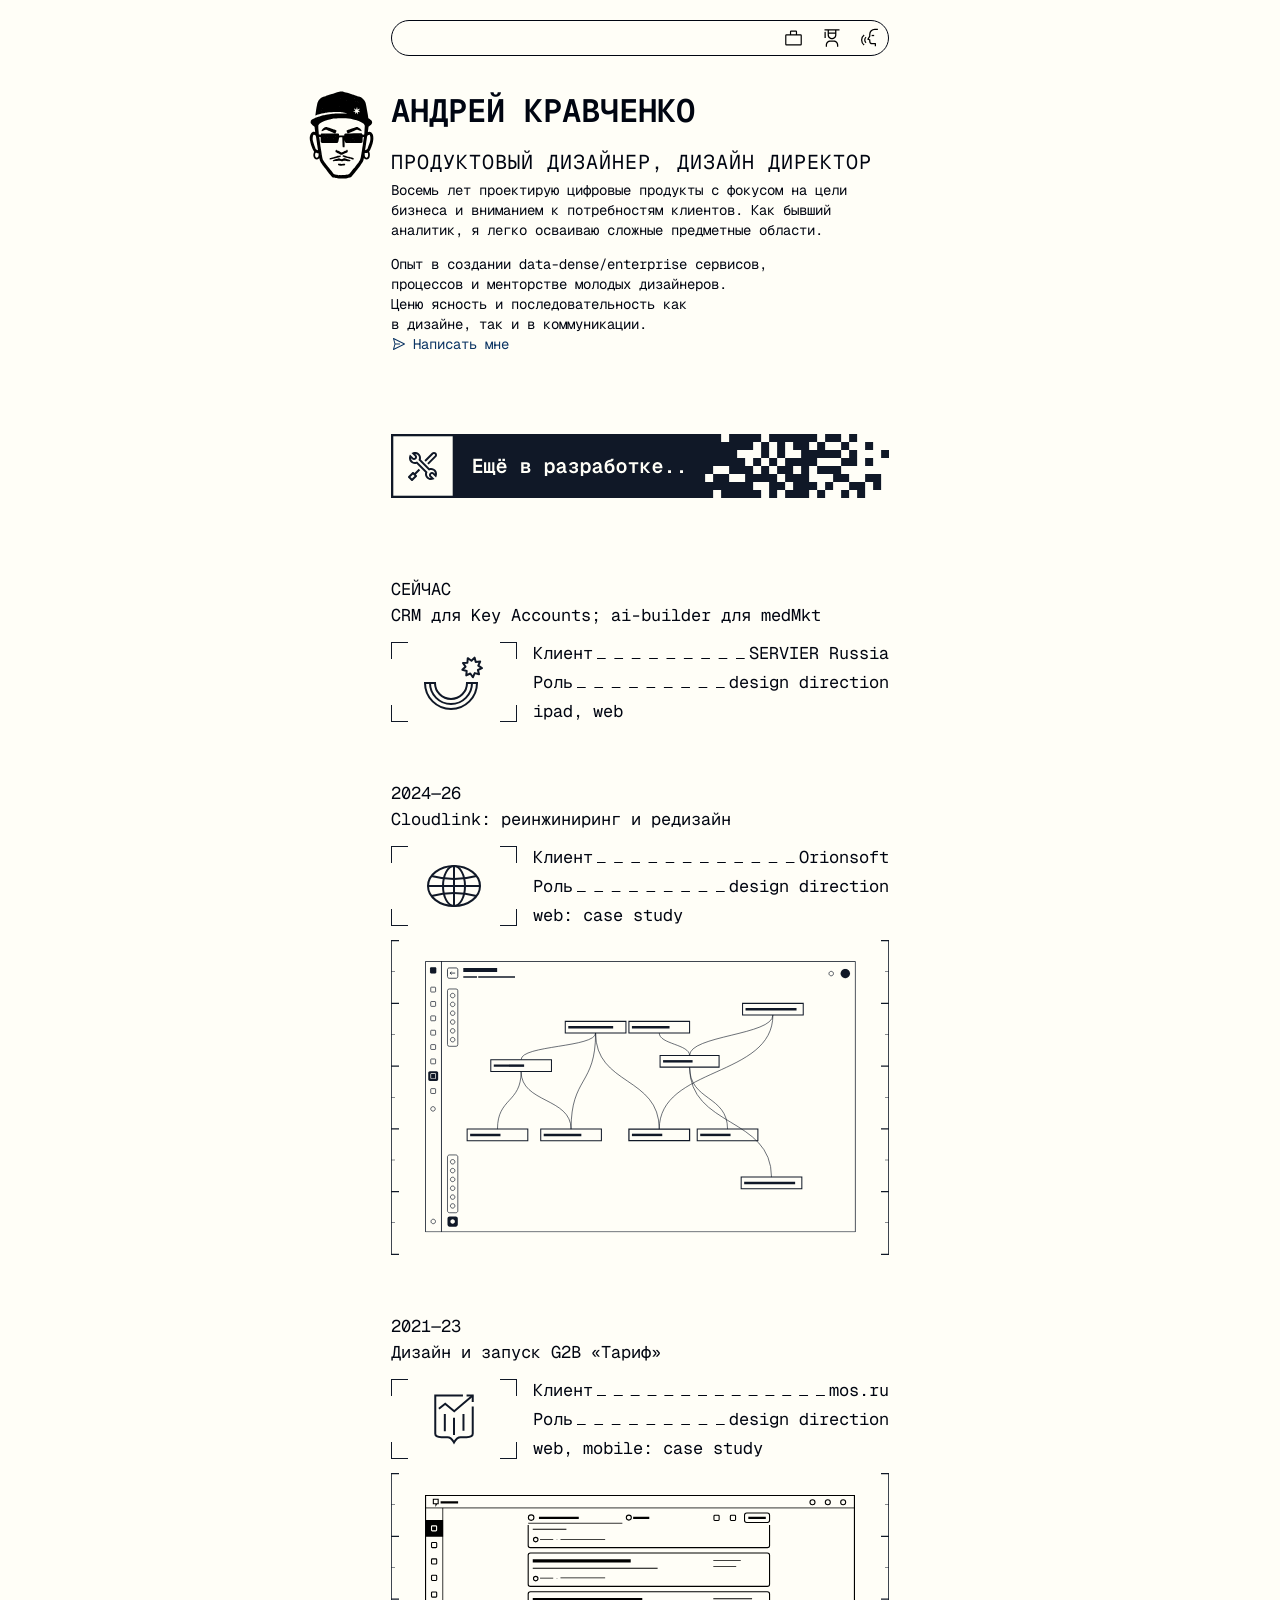
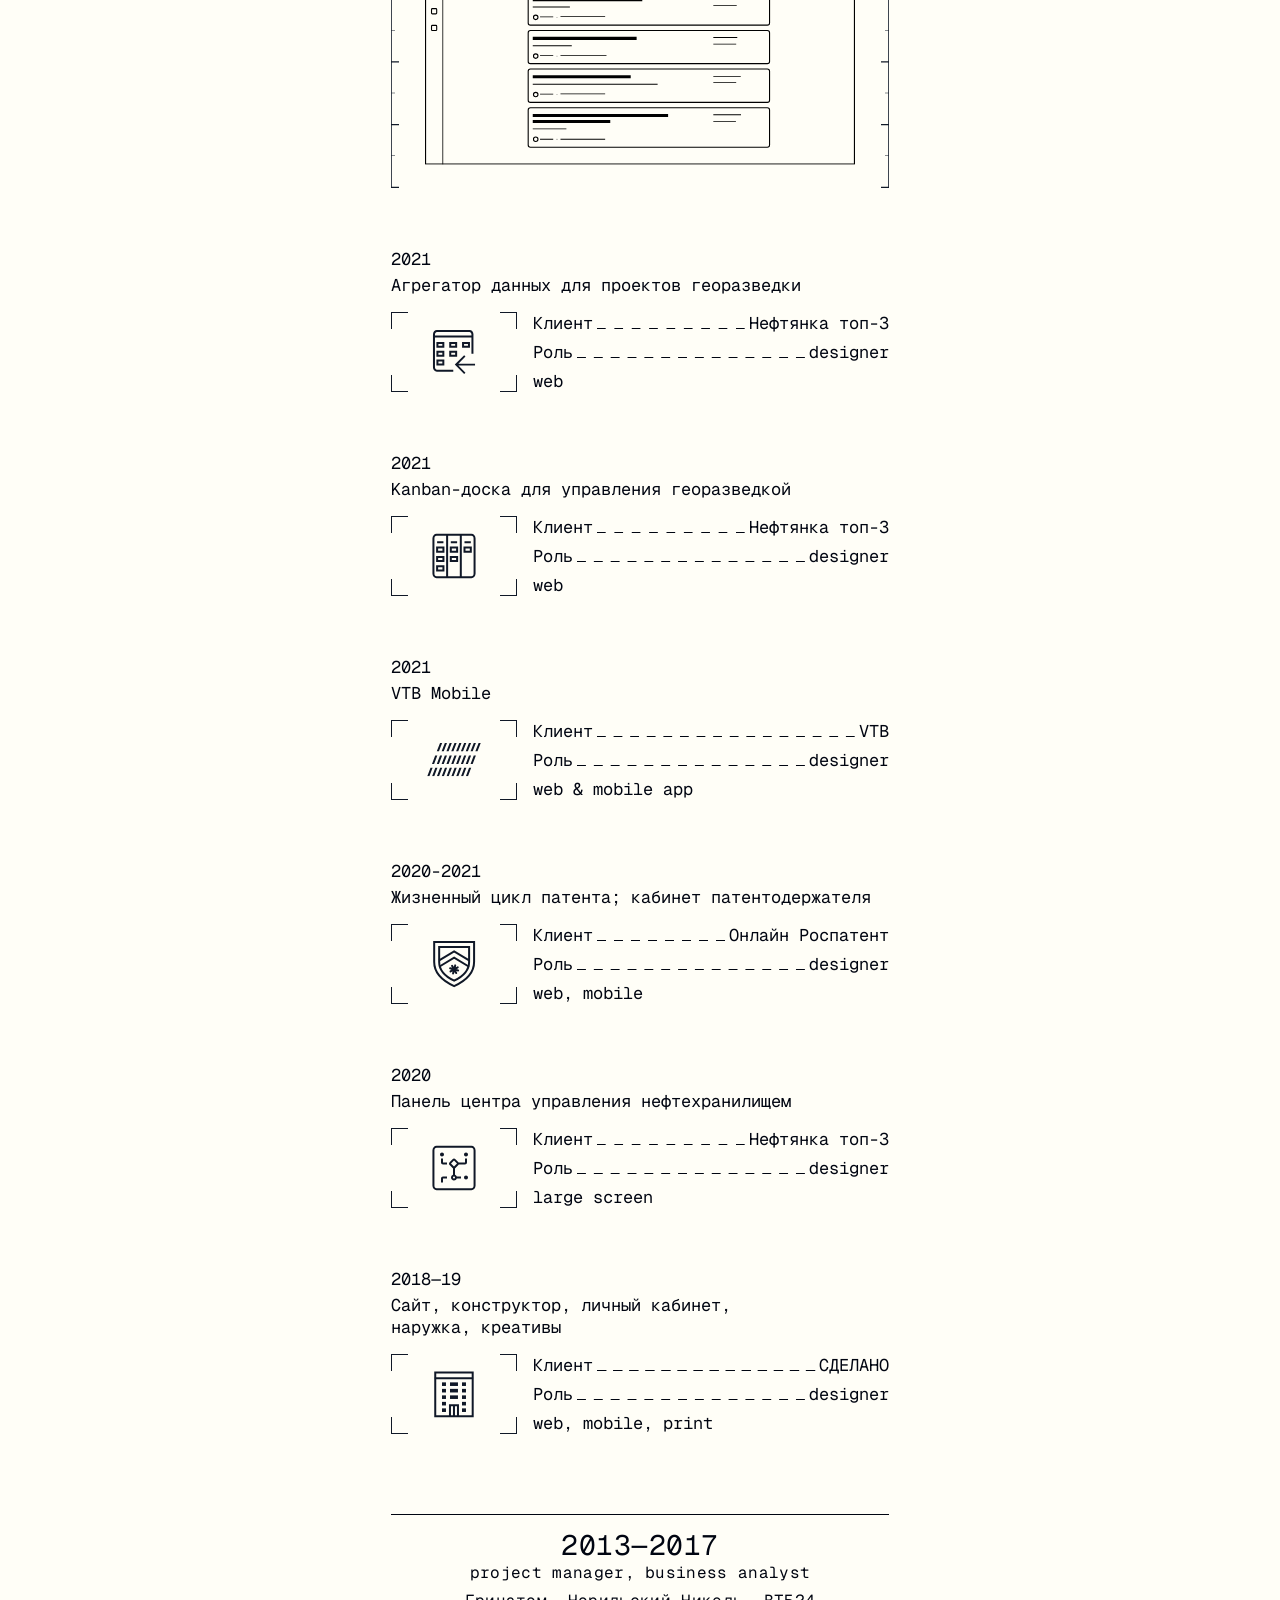
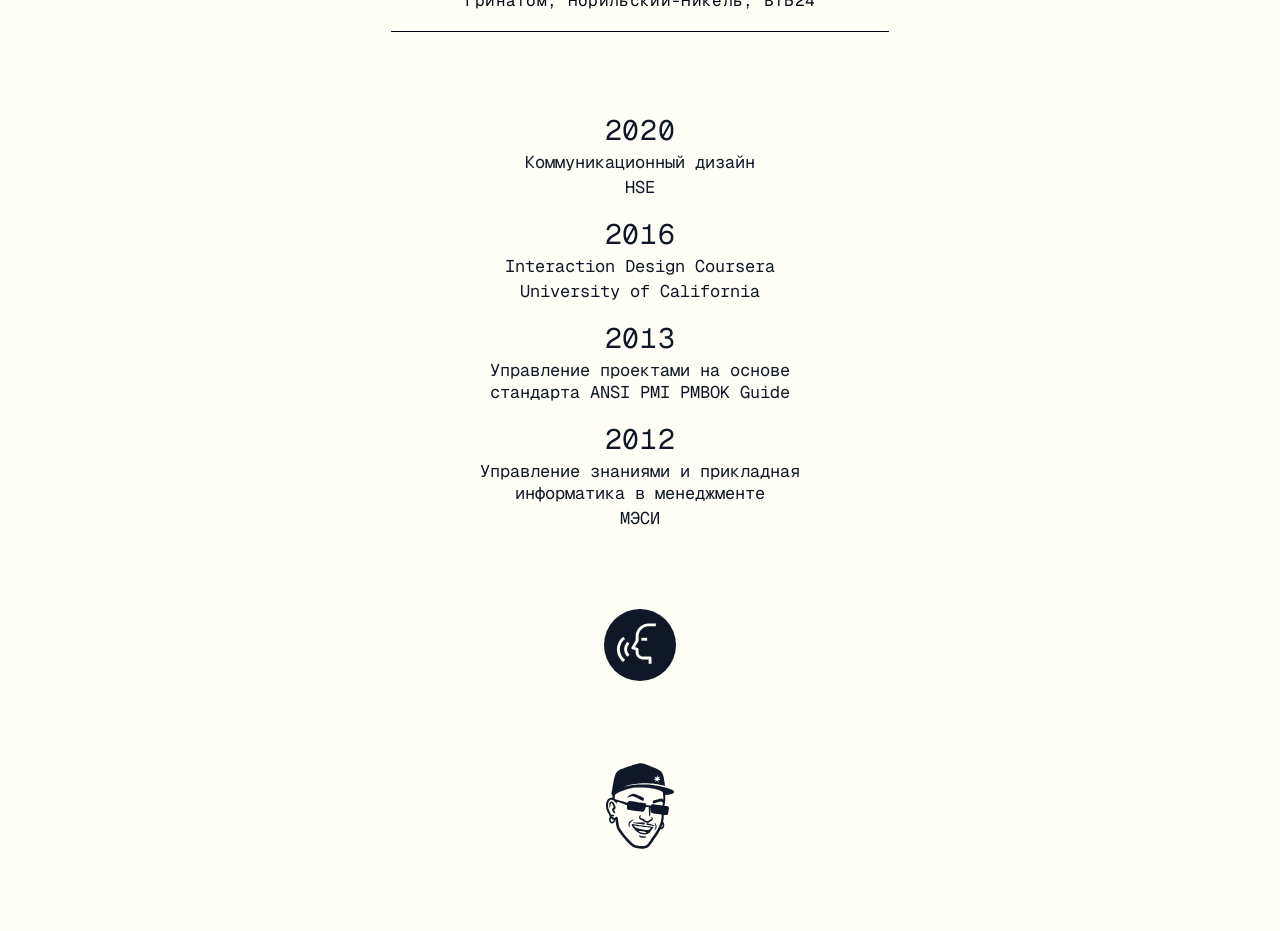
==== commit 120f3144: "Update education section in index.html" ====
--- a/index.html
+++ b/index.html
@@ -170,7 +170,7 @@
   </section>
 
   <section class="edu" id="edu" aria-label="Образование">
-    <div class="blk"><p class="yr">2020</p><p class="t">Коммуникационный дизайн Level+</p><p class="s">HSE ДПО</p></div>
+    <div class="blk"><p class="yr">2020</p><p class="t">Коммуникационный дизайн</p><p class="s">HSE</p></div>
     <div class="blk"><p class="yr">2016</p><p class="t">Interaction Design Coursera</p><p class="s">University of California</p></div>
     <div class="blk"><p class="yr">2013</p><p class="t">Управление проектами на основе<br>стандарта ANSI PMI PMBOK Guide</p></div>
     <div class="blk"><p class="yr">2012</p><p class="t">Управление знаниями и прикладная<br>информатика в менеджменте</p><p class="s">МЭСИ</p></div>
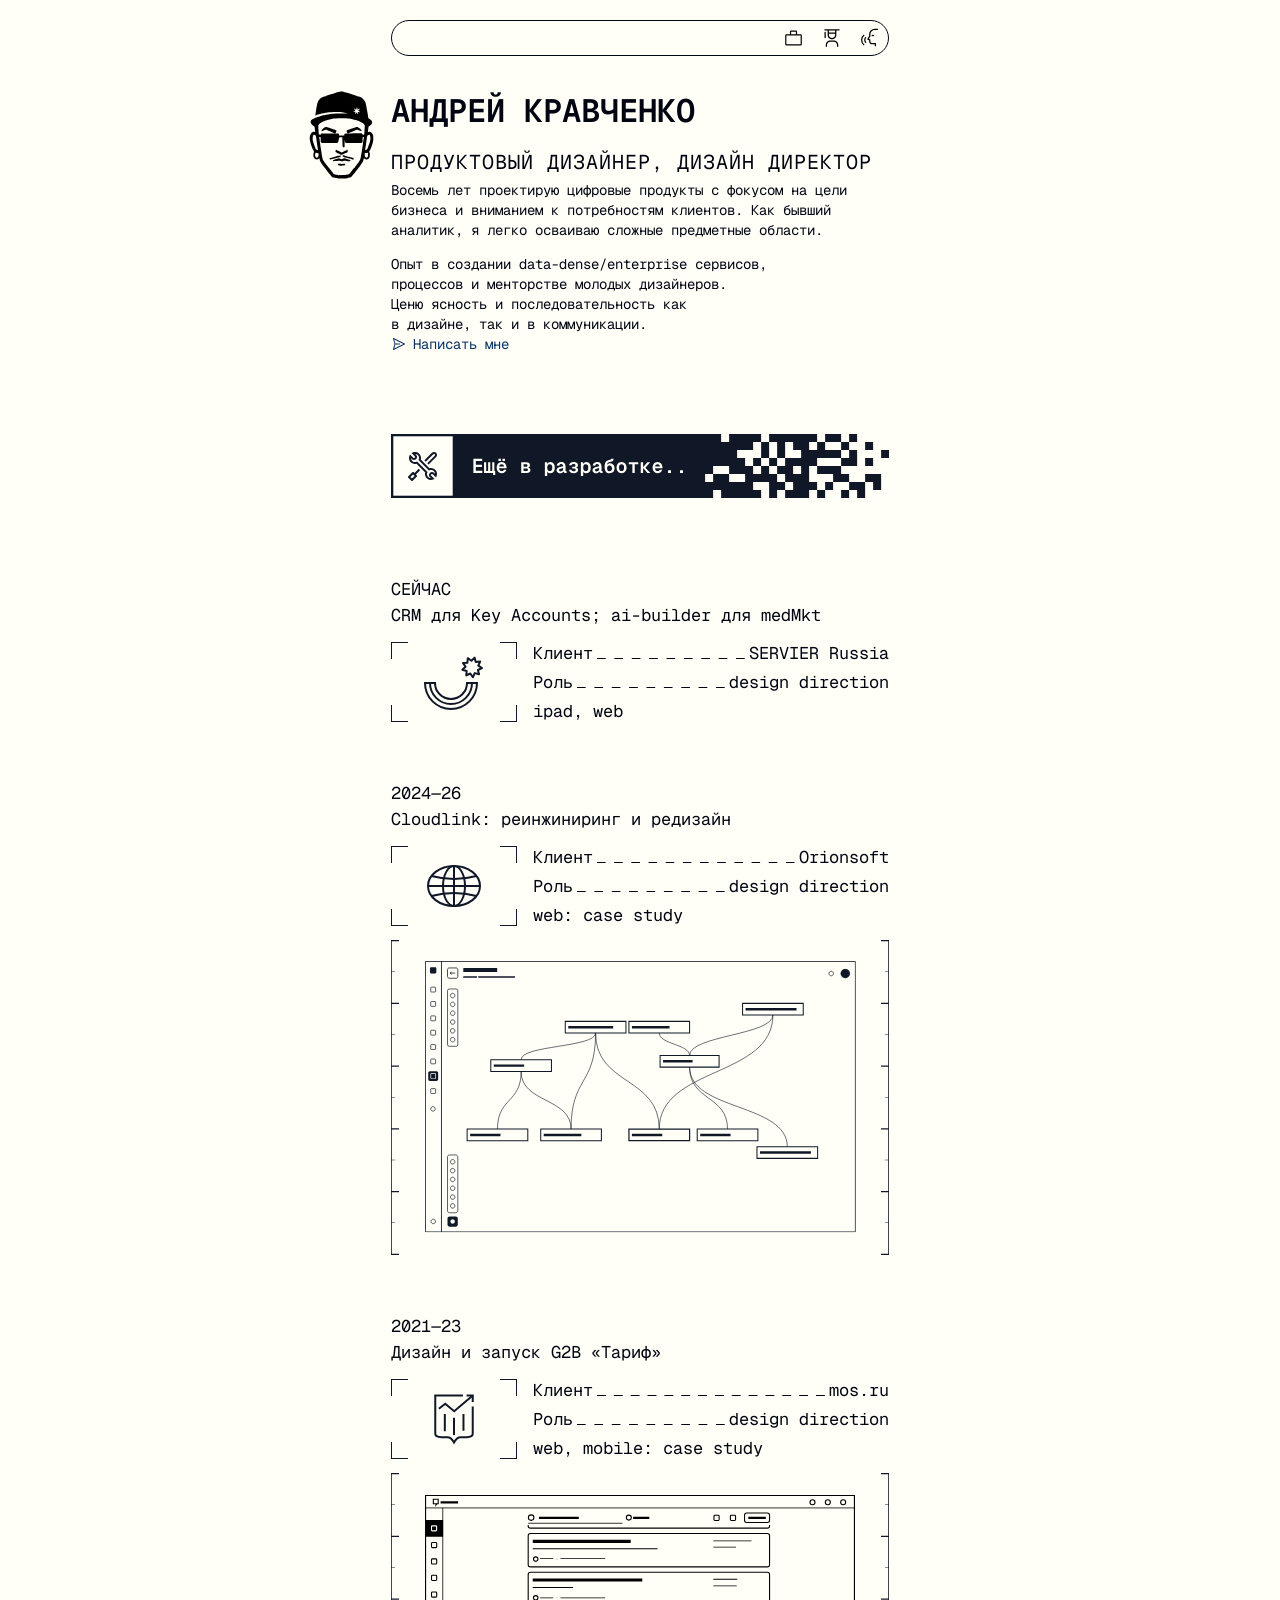
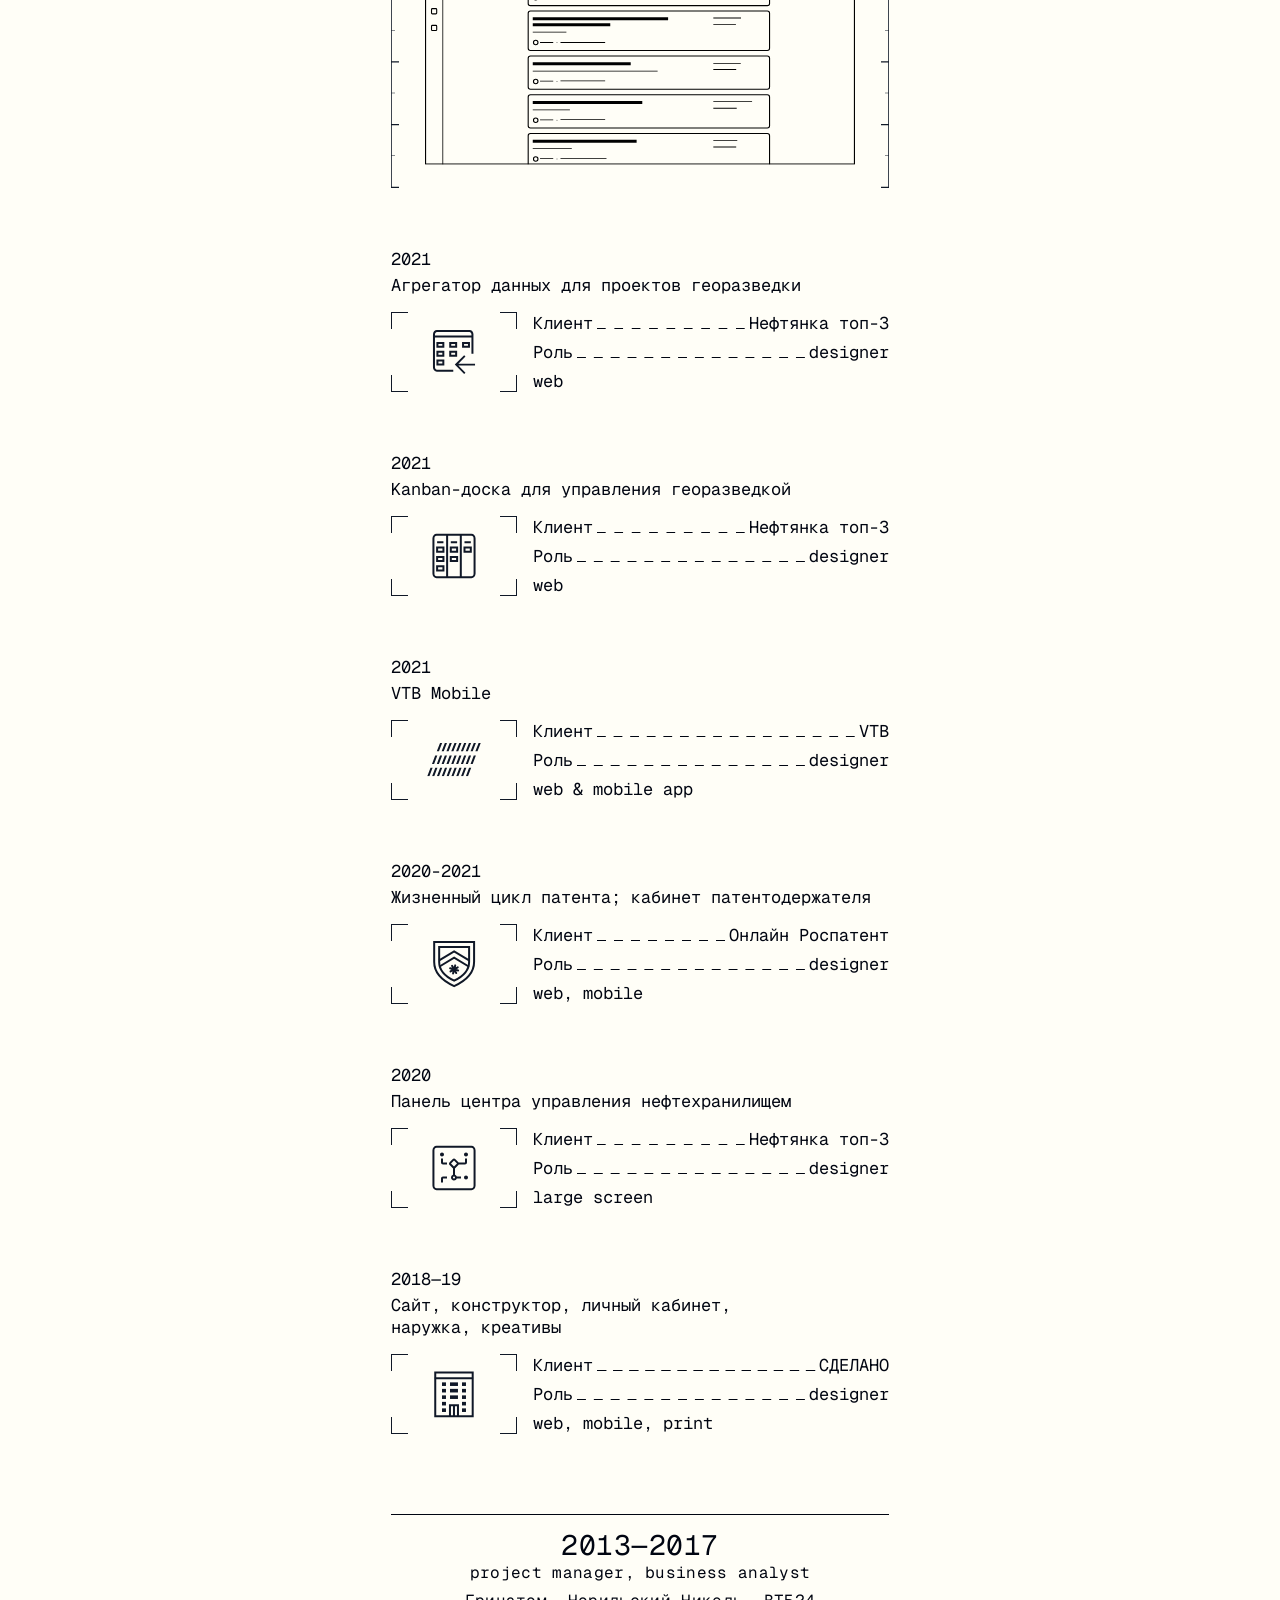
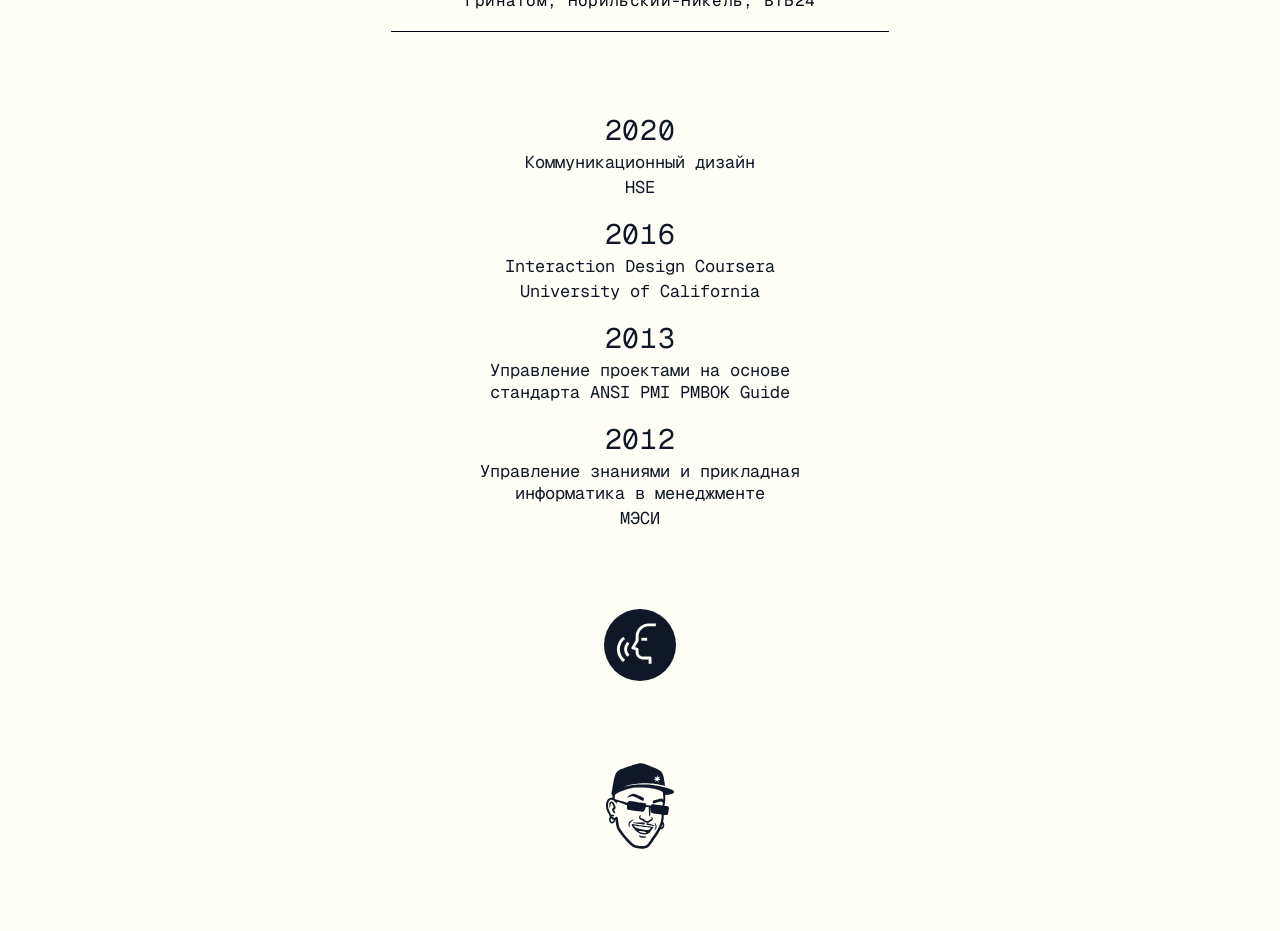
==== commit 1e8a0ecf: "Update print statement from 'Hello' to 'Goodbye'" ====
--- a/index.html
+++ b/index.html
@@ -4,6 +4,9 @@
 <meta charset="utf-8">
 <meta name="viewport" content="width=device-width, initial-scale=1, viewport-fit=cover">
 <title>Андрей Кравченко — портфолио</title>
+<link rel="icon" href="/favicon.ico" sizes="32x32">
+<link rel="icon" href="/icon.svg" type="image/svg+xml">
+<link rel="apple-touch-icon" href="/apple-touch-icon.png">
 <style>
 @font-face{font-family:'Medeo Mono';src:url([data-uri]) format('woff2');font-weight:100 900;font-style:normal;font-display:swap}
 :root{
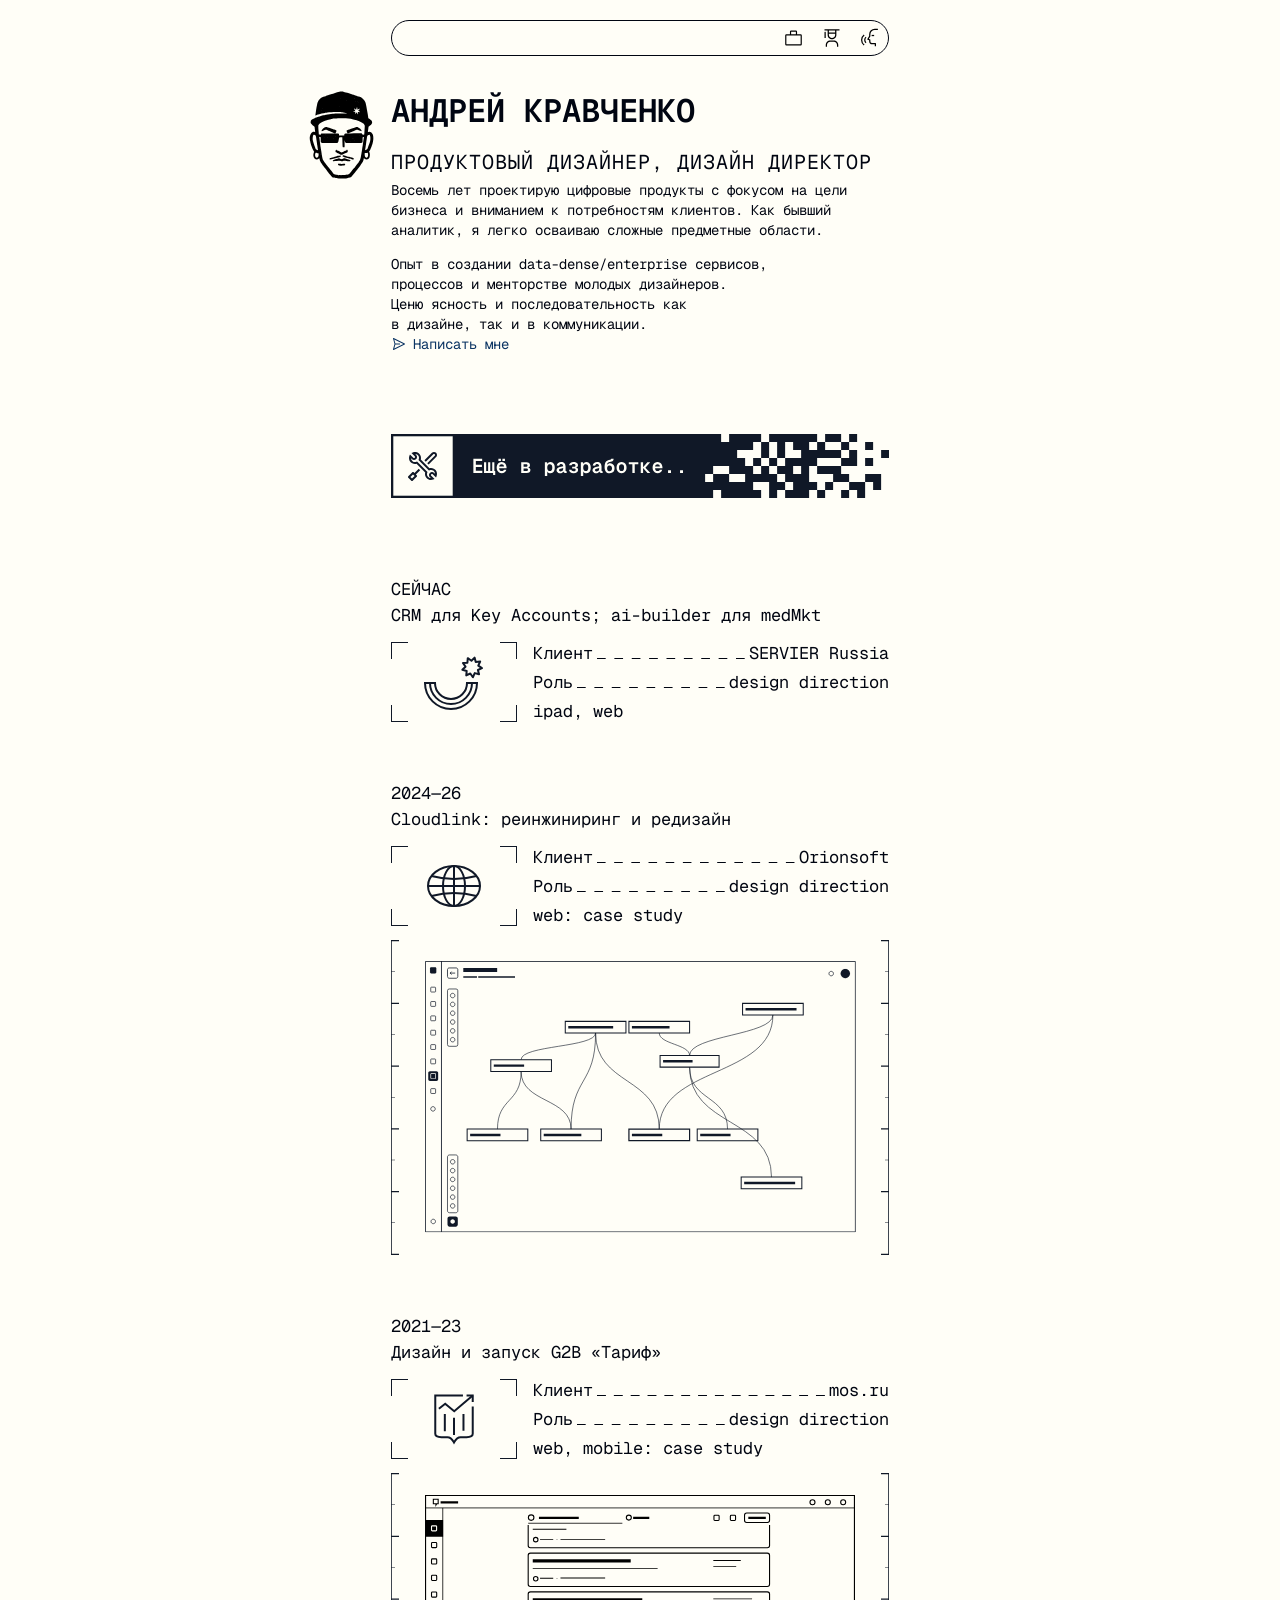
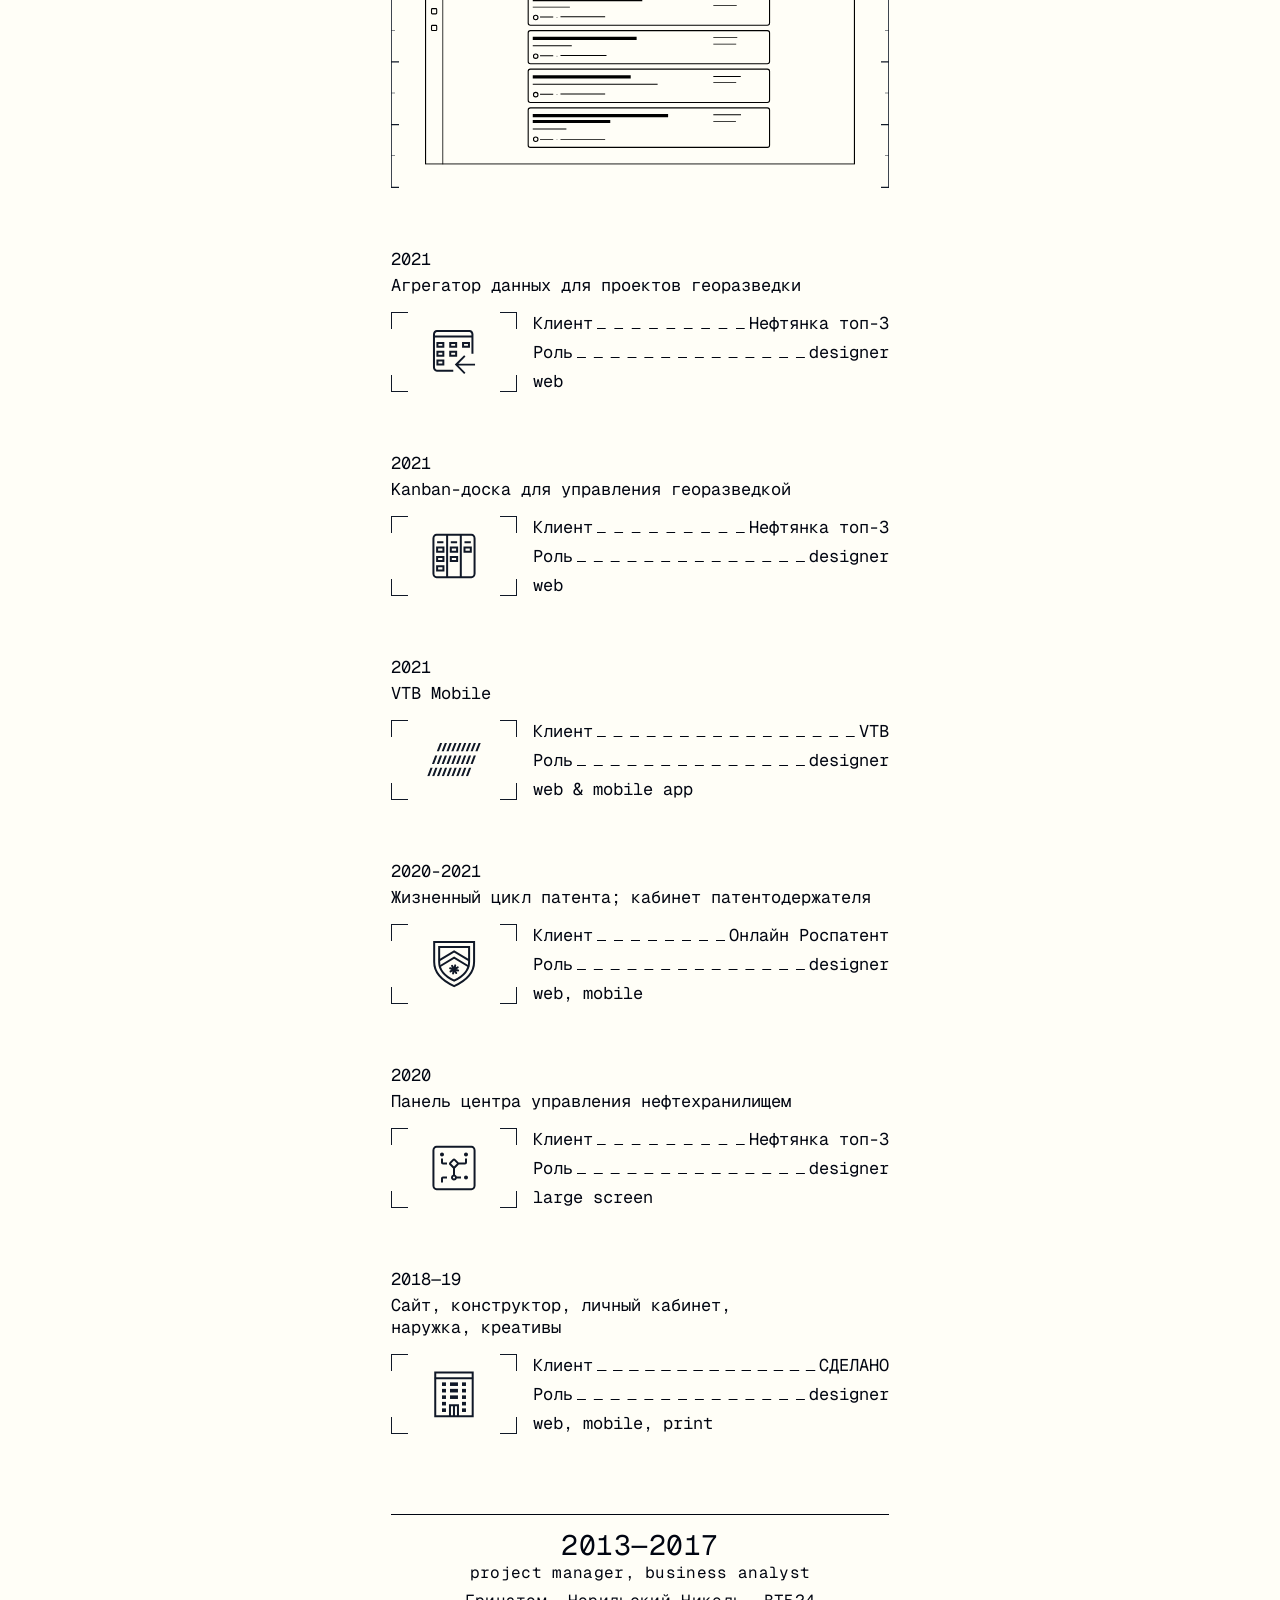
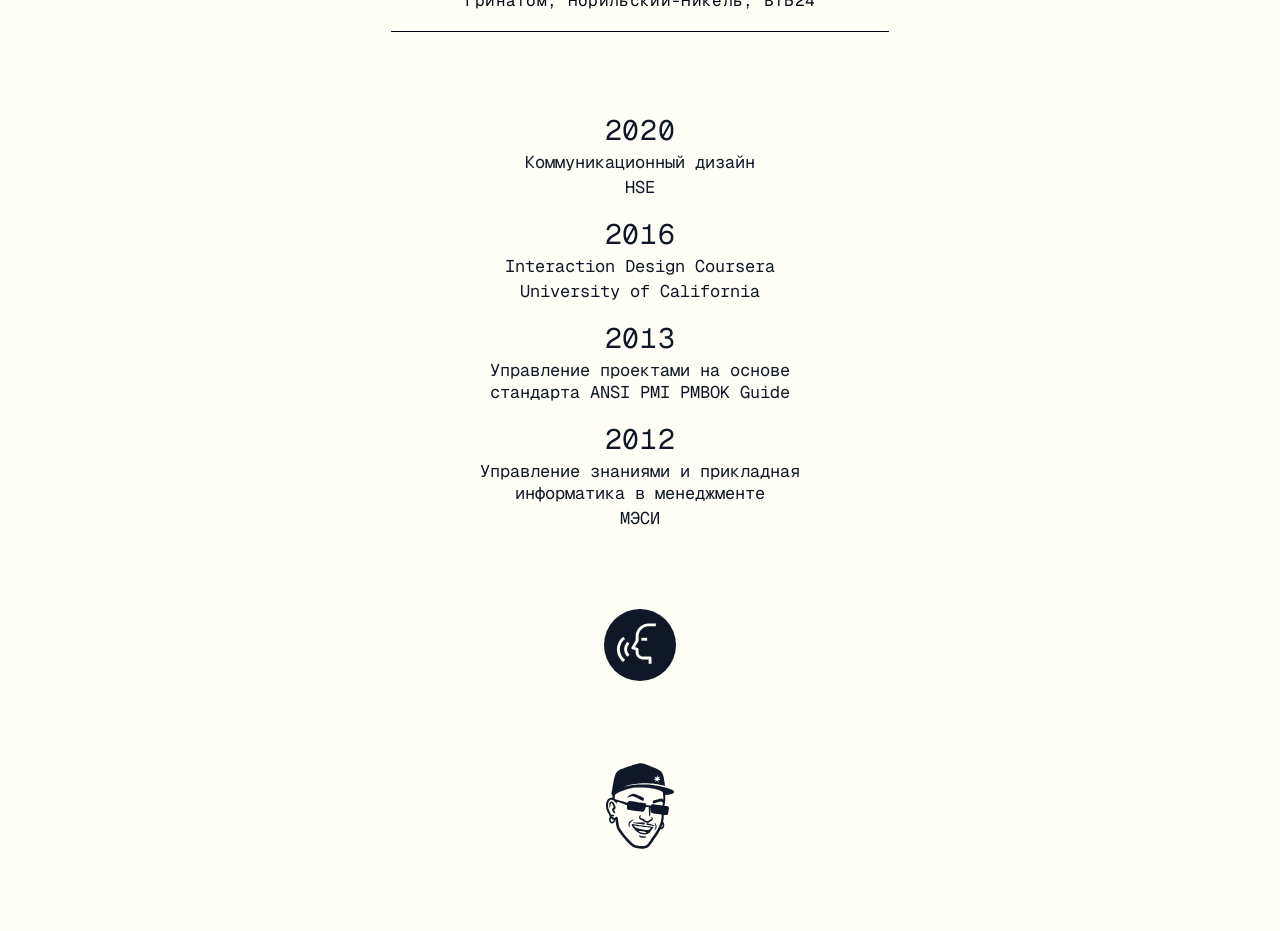
==== commit 6988599b: "Add Open Graph and Twitter meta tags" ====
--- a/index.html
+++ b/index.html
@@ -4,6 +4,13 @@
 <meta charset="utf-8">
 <meta name="viewport" content="width=device-width, initial-scale=1, viewport-fit=cover">
 <title>Андрей Кравченко — портфолио</title>
+<meta property="og:type" content="website">
+<meta property="og:title" content="Андрей Кравченко — продуктовый дизайнер">
+<meta property="og:image" content="https://andryusha.top/og.png">
+<meta property="og:image:width" content="1200">
+<meta property="og:image:height" content="630">
+<meta property="og:locale" content="ru_RU">
+<meta name="twitter:card" content="summary_large_image">
 <link rel="icon" href="/favicon.ico" sizes="32x32">
 <link rel="icon" href="/icon.svg" type="image/svg+xml">
 <link rel="apple-touch-icon" href="/apple-touch-icon.png">
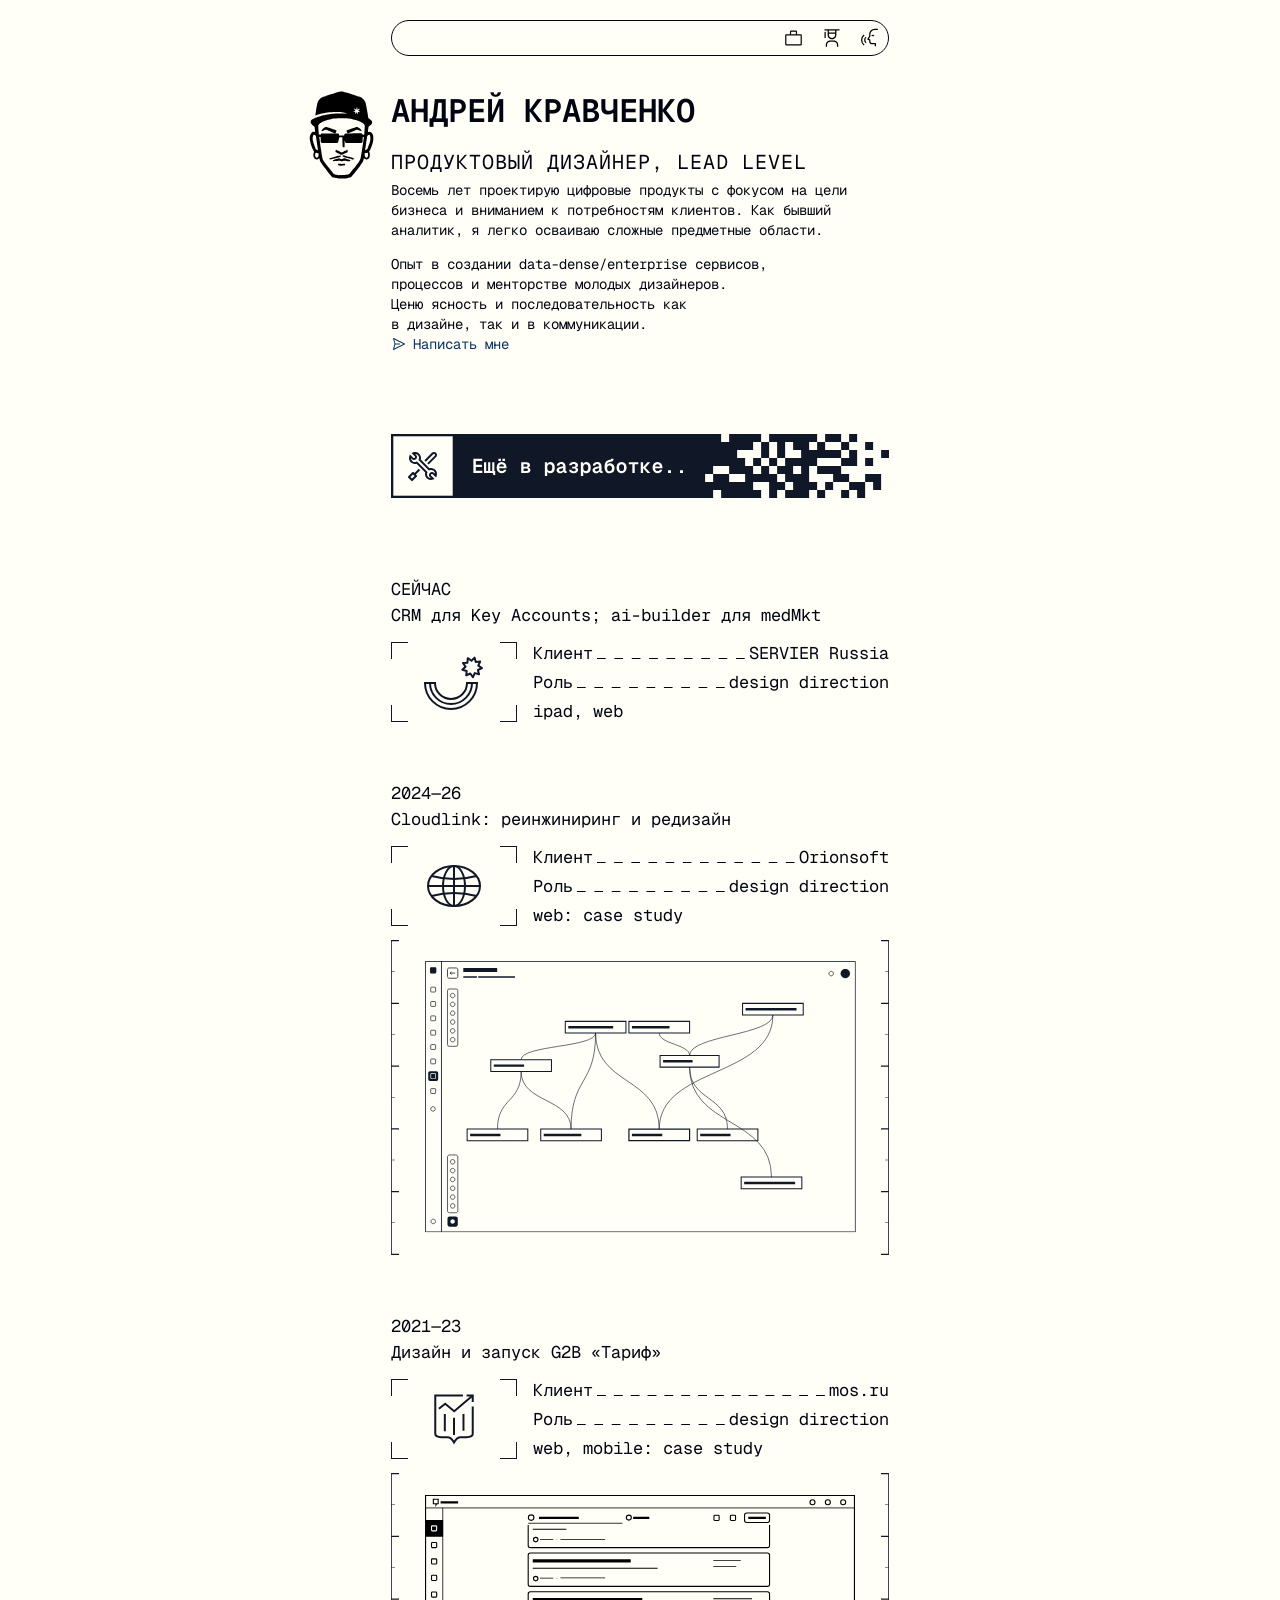
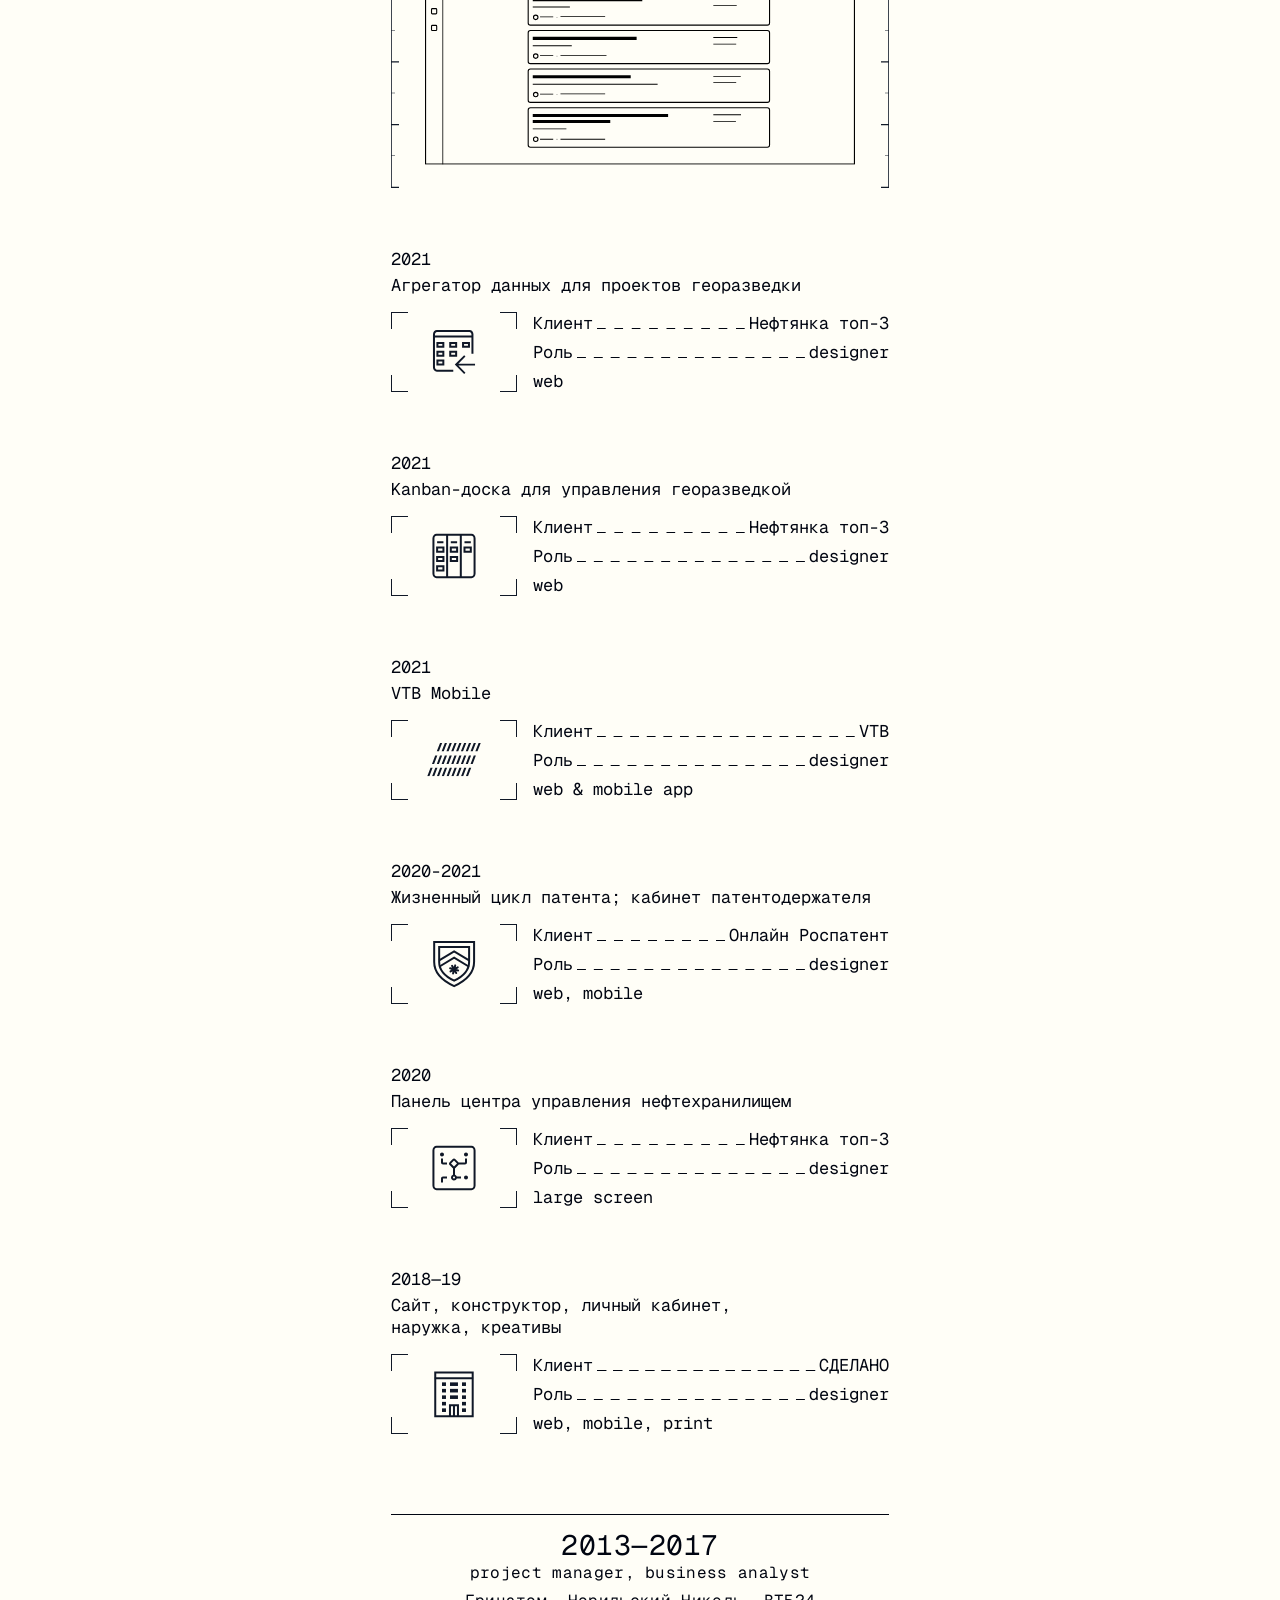
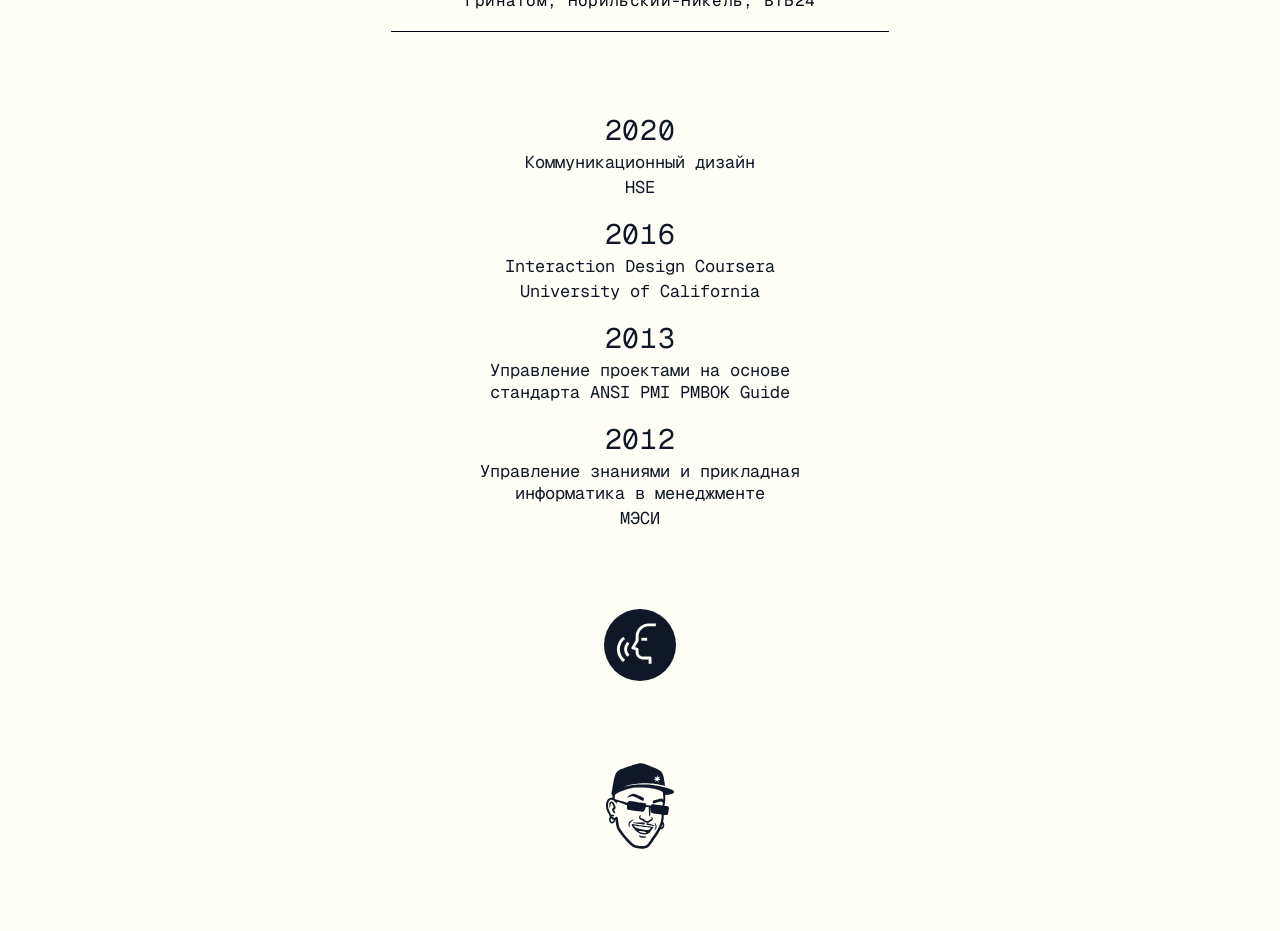
==== commit 17b44927: "Update index.html" ====
--- a/index.html
+++ b/index.html
@@ -158,7 +158,7 @@
 <main class="page">
   <header class="intro" id="contact">
     <h1>андрей кравченко</h1>
-    <p class="role">Продуктовый дизайнер, дизайн директор</p>
+    <p class="role">Продуктовый дизайнер, lead level</p>
     <div class="bio">
       <p>Восемь лет проектирую цифровые продукты с фокусом на цели бизнеса и вниманием к потребностям клиентов. Как бывший аналитик, я легко осваиваю сложные предметные области.</p>
       <p>Опыт в создании data-dense/<br class="m">enterprise сервисов,<br class="d"> процессов<br class="m"> и менторстве молодых дизайнеров.<br>Ценю ясность и последовательность<br class="m"> как<br class="d"> в дизайне, так и в коммуникации.<br><a class="write" href="https://t.me/floatingpatterns" target="_blank" rel="noopener"><img alt="" src="[data-uri]">Написать мне</a></p>
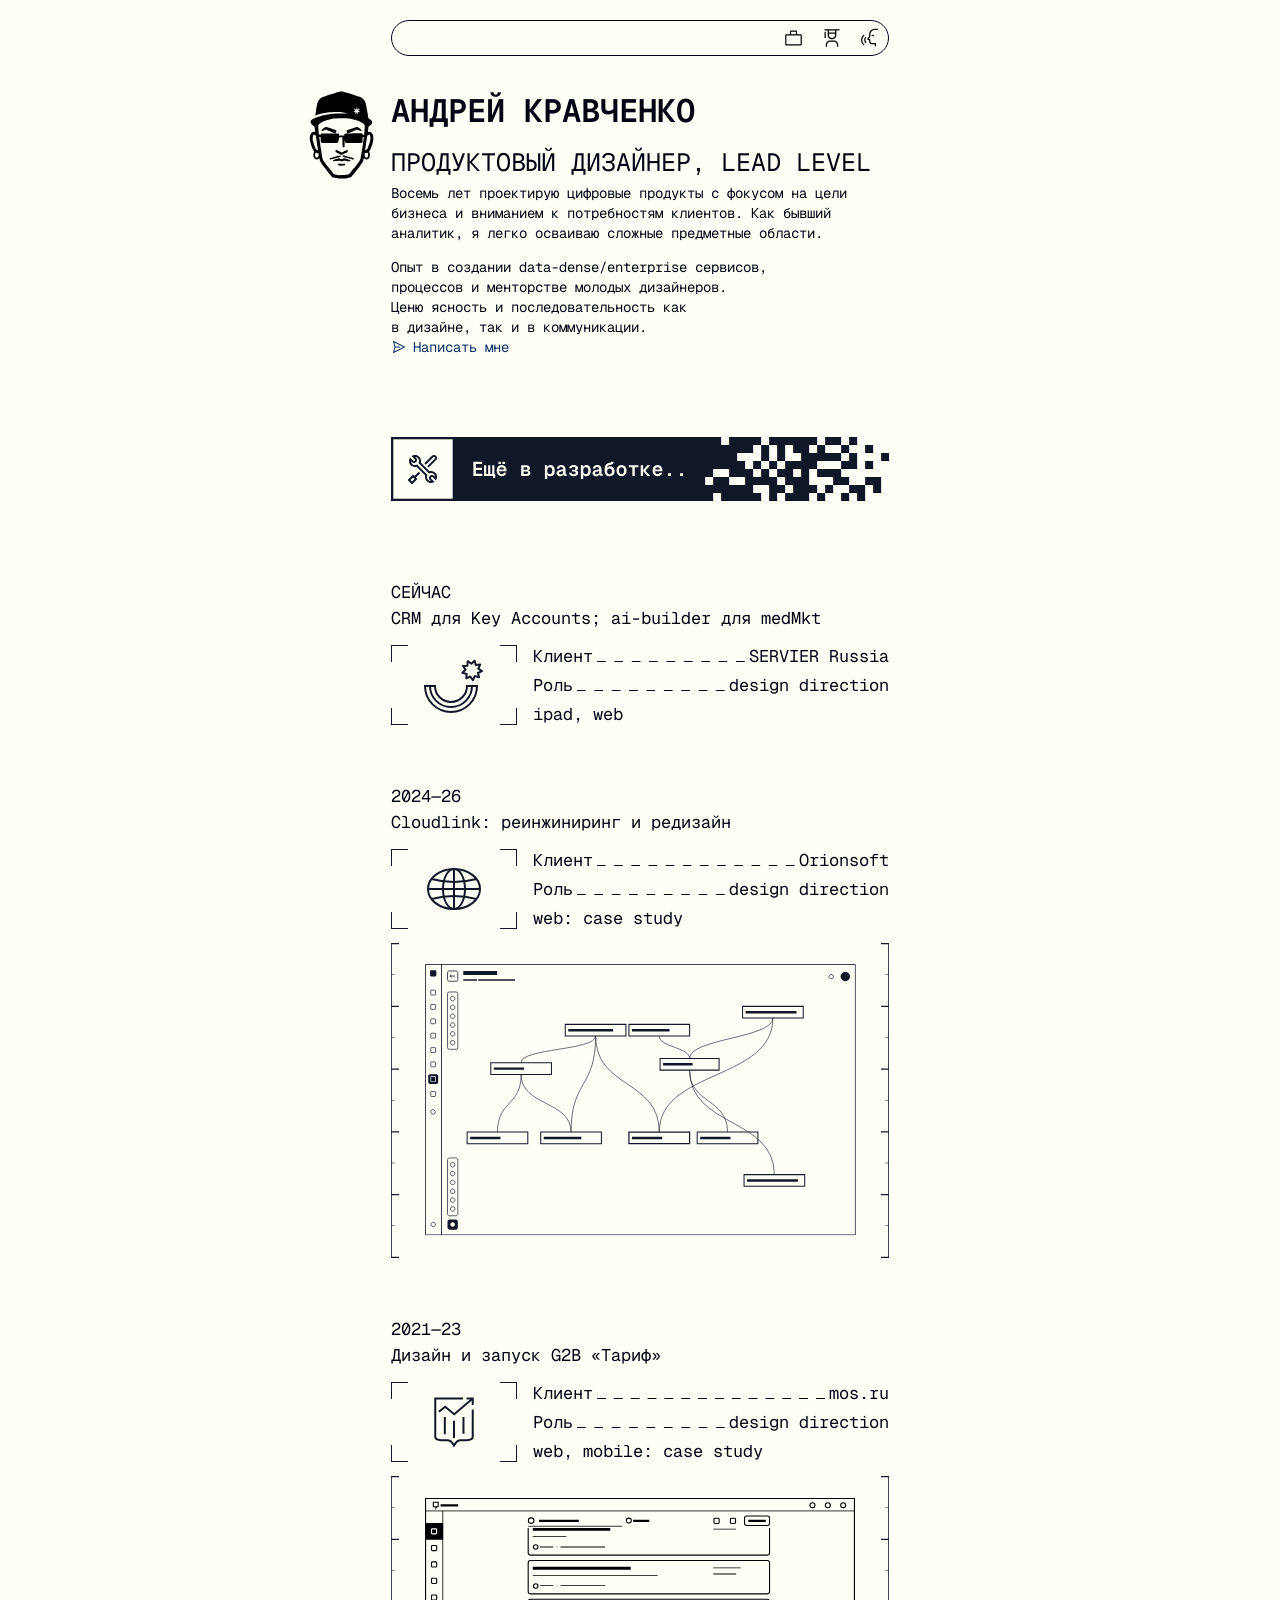
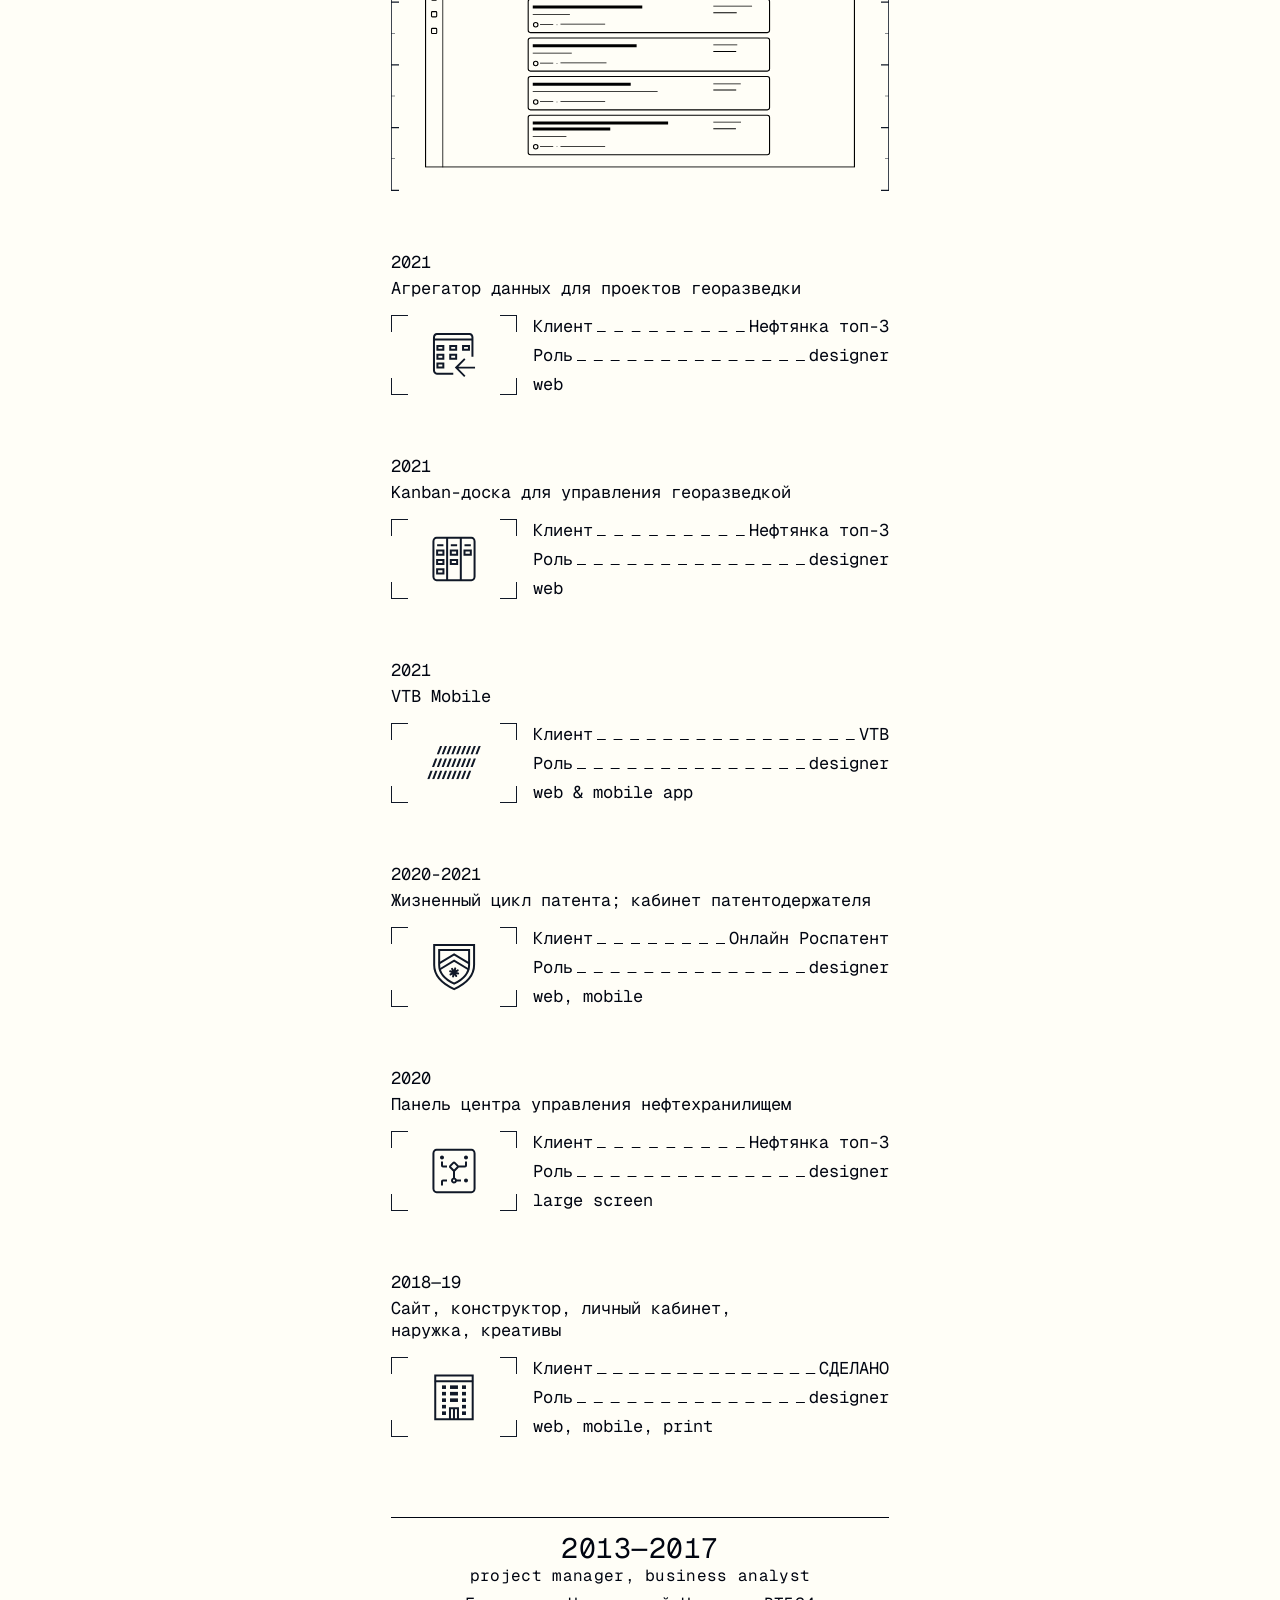
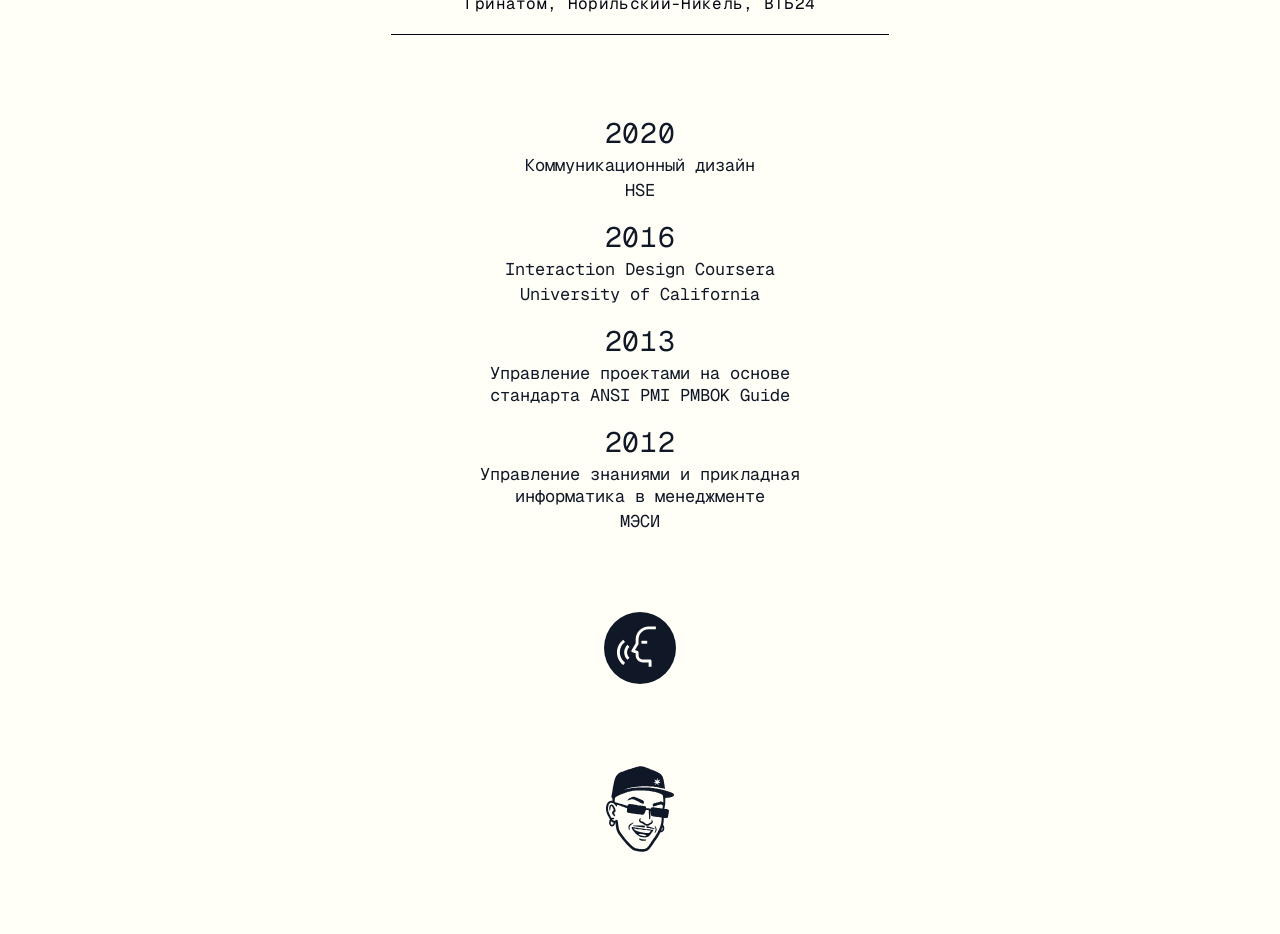
==== commit f1a28fa9: "Update role class font size and letter spacing" ====
--- a/index.html
+++ b/index.html
@@ -59,7 +59,7 @@
 
 
 h1{font-size:min(32.25px, calc((100vw - 32px) / 10));line-height:40px;font-weight:600;text-transform:uppercase;margin:9px 0}   /* в одну строку высота та же 58 px (9+40+9), при переносе строки идут плотно; на узкой колонке шрифт чуть сжимается, чтобы имя не переносилось */
-.role{font-size:20px;line-height:26px;letter-spacing:1px;text-transform:uppercase;margin:1px 0 -3px}   /* в одну строку высота та же 24 px, при переносе строки не слипаются */
+.role{font-size:25px;line-height:26px;letter-spacing:normal;text-transform:uppercase;margin:1px 0 0px}   /* в одну строку высота та же 24 px, при переносе строки не слипаются */
 .bio{margin-top:0}
 .bio p+p{margin-top:13.7px}
 .bio br.m{display:none}   /* переносы только для телефона; пробелы в тексте стоят всегда, поэтому слова не слипаются, когда перенос скрыт */
